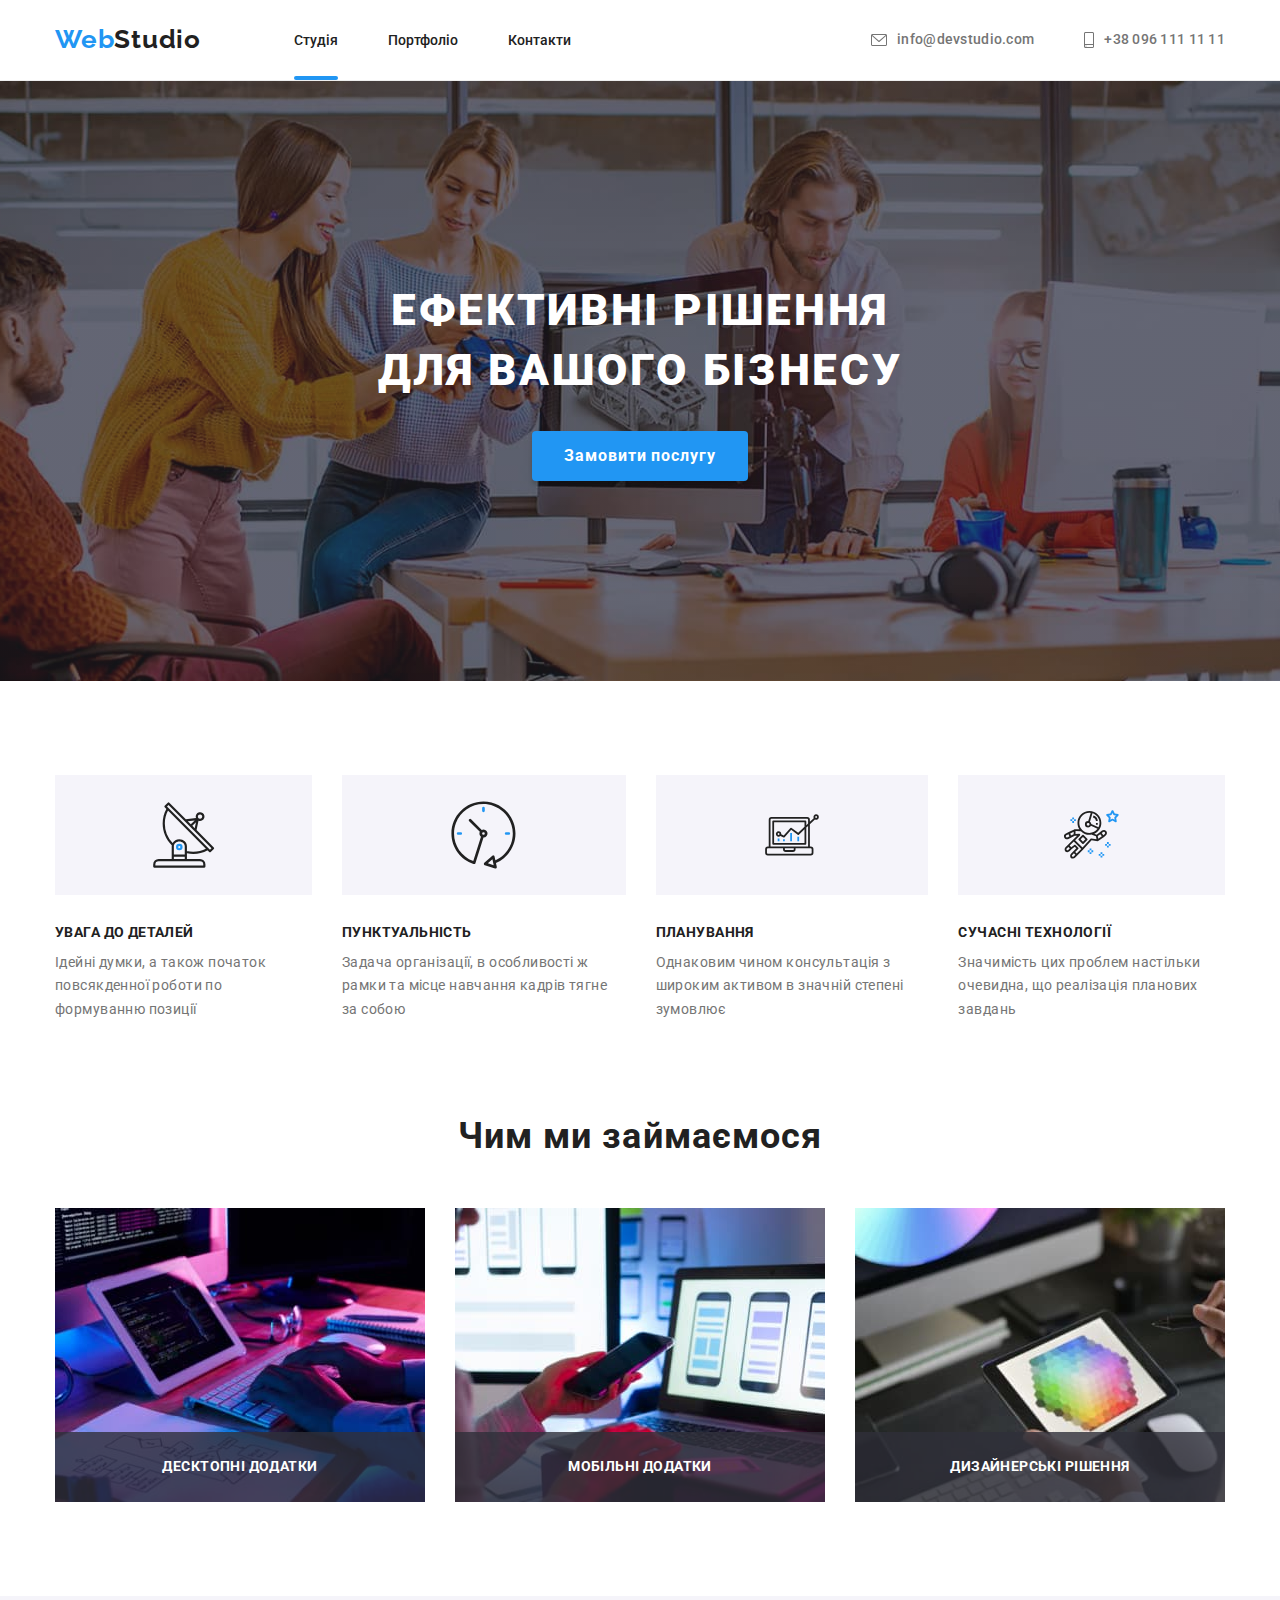
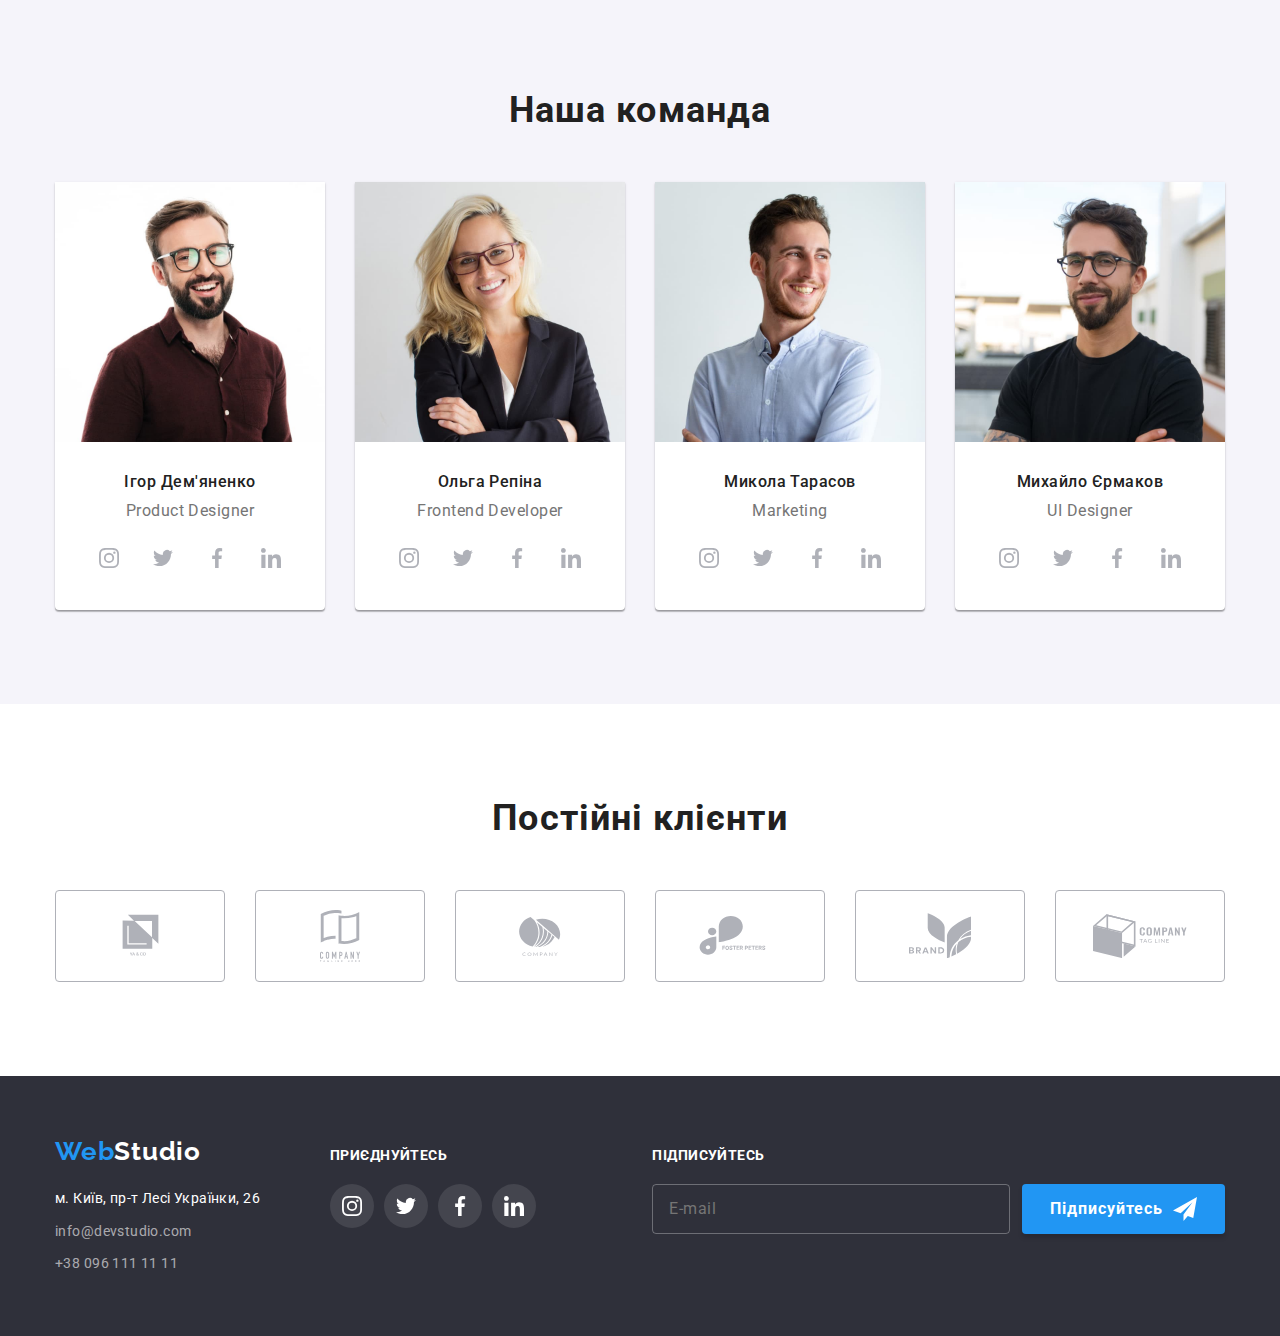
==== index.html @ 692a4d00 "copy files" ====
<!DOCTYPE html>
<html lang="en">
<head>
    <meta charset="UTF-8">
    <meta http-equiv="X-UA-Compatible" content="IE=edge">
    <meta name="viewport" content="width=device-width, initial-scale=1.0">
    <title>WebStudio</title>
    <link rel="preconnect" href="https://fonts.googleapis.com">
    <link rel="preconnect" href="https://fonts.gstatic.com" crossorigin>
    <link href="https://fonts.googleapis.com/css2?family=Raleway:wght@700&family=Roboto:wght@400;500;700;900&display=swap" 
        rel="stylesheet">
    <link rel="stylesheet" href="https://cdnjs.cloudflare.com/ajax/libs/modern-normalize/1.0.0/modern-normalize.min.css">
    <link rel="stylesheet" href="./css/main.min.css">
</head>
<body>
    <!-- Шапка сторінки    -->
    <header class="page-header">
        <div class="container page-header__container">
            <a href="./index.html" class="logo">Web<span class="logo--header">Studio</span></a>
            <nav>
                <ul class="site-nav">
                    <li class="site-nav__item"><a href="./index.html" class="site-nav__link site-nav__item--active">Студія</a></li>
                    <li class="site-nav__item"><a href="./portfolio.html" class="site-nav__link">Портфоліо</a></li>
                    <li class="site-nav__item"><a href="#" class="site-nav__link">Контакти</a></li>
                </ul>
            </nav>
            <ul class="contact-header">
                <li class="contact-header__item">
                    <a href="mailto:info@devstudio.com" class="contact-header__link">
                        <svg class="contact-header__icon" width="16" height="12">
                            <use href="./images/icons.svg#icon-envelope"></use>
                        </svg>
                        info@devstudio.com
                    </a>
                </li>
                <li class="contact-header__item">
                    <a href="tel:+380961111111" class="contact-header__link">
                        <svg class="contact-header__icon" width="10" height="16">
                            <use href="./images/icons.svg#icon-smartphone"></use>
                        </svg>
                        +38 096 111 11 11
                    </a>
                </li>
            </ul>
        </div>
    </header>
    <!-- Основна частина     -->
    <main>
        <!-- Секція з гаслом та кнопкою замовлення послуг    -->
        <section class="hero overlay">
            <div class="container">
                <h1 class="hero__title">ЕФЕКТИВНІ РІШЕННЯ <br> ДЛЯ ВАШОГО БІЗНЕСУ</h1>
                <button type="button" class="hero__button" data-modal-open>Замовити послугу</button>
            </div>
        </section>
        <!-- Секція Переваги    -->
        <section class="section">
            <div class="container">
                <h2 class="visually-hidden">Особливості</h2>
                <ul class="features">
                    <li class="features__item">
                        <div class="features__thumb">
                            <svg class="features__icon" width="65.32" height="70">
                                <use href="./images/icons.svg#icon-antenna"></use>
                            </svg>
                        </div>
                        <h3 class="features__title">Увага до деталей</h3>
                        <p class="features__text">Ідейні думки, а також початок повсякденної роботи по формуванню позиції</p>
                    </li>
                    <li class="features__item">
                        <div class="features__thumb">
                            <svg class="features__icon" width="66.96" height="70">
                                <use href="./images/icons.svg#icon-clock"></use>
                            </svg>
                        </div>
                        <h3 class="features__title">Пунктуальність</h3>
                        <p class="features__text">Задача організації, в особливості ж рамки та місце навчання кадрів тягне за собою</p>
                    </li>
                    <li class="features__item">
                        <div class="features__thumb">
                            <svg class="features__icon" width="70" height="53.69">
                                <use href="./images/icons.svg#icon-diagram"></use>
                            </svg>
                        </div>
                        <h3 class="features__title">Планування</h3>
                        <p class="features__text">Однаковим чином консультація з широким активом в значній степені зумовлює</p>
                    </li>
                    <li class="features__item">
                        <div class="features__thumb">
                            <svg class="features__icon" width="54.83" height="60.66">
                                <use href="./images/icons.svg#icon-astronaut"></use>
                            </svg>
                        </div>
                        <h3 class="features__title">Сучасні технології</h3>
                        <p class="features__text">Значимість цих проблем настільки очевидна, що реалізація планових завдань</p>
                    </li>
                </ul>
            </div>
        </section>
        <!-- Секція Чим ми займаємося    -->
        <section class="activities-section">
            <div class="container">
                <h2 class="second-title">Чим ми займаємося</h2>
                <ul class="activities">
                    <li class="activities__item">
                        <img src="./images/img1.1opt.jpg" alt="Десктопні додатки" width="370">
                        <div class="activities__thumb">
                            <p class="activities__text">Десктопні додатки</p>
                        </div>
                    </li>
                    <li class="activities__item">
                        <img src="./images/img1.2opt.jpg" alt="Мобільні додатки" width="370">
                        <div class="activities__thumb">
                            <p class="activities__text">Мобільні додатки</p>
                        </div>
                    </li>
                    <li class="activities__item">
                        <img src="./images/img1.3opt.jpg" alt="Дизайнерські рішення" width="370">
                        <div class="activities__thumb">
                            <p class="activities__text">Дизайнерські рішення</p>
                        </div>
                    </li>
                </ul>
            </div>
        </section>
        <!-- Секція команда    -->
        <section class="team section">
            <div class="container">
                <h2 class="second-title">Наша команда</h2>
                <ul class="team-list">
                    <li class="worker">
                        <img src="./images/img2.1opt.jpg" alt="Ігор Дем'яненко" width="270">
                        <div class="worker__thumb">
                            <h3 class="worker__name">Ігор Дем'яненко</h3>
                            <p class="worker__position">Product Designer</p>
                            <ul class="worker__social-link-list">
                                <li class="worker__social-link-item">
                                    <a href="#" class="worker__social-link">
                                        <svg class="worker__social-link-icon" width="20" height="20">
                                            <use href="./images/icons.svg#icon-instagram"></use>
                                        </svg>
                                    </a>
                                </li>
                                <li class="worker__social-link-item">
                                    <a href="#" class="worker__social-link">
                                        <svg class="worker__social-link-icon" width="20" height="20">
                                            <use href="./images/icons.svg#icon-twitter"></use>
                                        </svg>
                                    </a>
                                </li>
                                <li class="worker__social-link-item">
                                    <a href="#" class="worker__social-link">
                                        <svg class="worker__social-link-icon" width="20" height="20">
                                            <use href="./images/icons.svg#icon-facebook"></use>
                                        </svg>
                                    </a>
                                </li>
                                <li class="worker__social-link-item">
                                    <a href="#" class="worker__social-link">
                                        <svg class="worker__social-link-icon" width="20" height="20">
                                            <use href="./images/icons.svg#icon-linkedin"></use>
                                        </svg>
                                    </a>
                                </li>
                            </ul>
                        </div>
                    </li>
                    <li class="worker">
                        <img src="./images/img2.2opt.jpg" alt="Ольга Репіна" width="270">
                        <div class="worker__thumb">
                            <h3 class="worker__name">Ольга Репіна</h3>
                            <p class="worker__position">Frontend Developer</p>
                            <ul class="worker__social-link-list">
                                <li class="worker__social-link-item">
                                    <a href="#" class="worker__social-link">
                                        <svg class="worker__social-link-icon" width="20" height="20">
                                            <use href="./images/icons.svg#icon-instagram"></use>
                                        </svg>
                                    </a>
                                </li>
                                <li class="worker__social-link-item">
                                    <a href="#" class="worker__social-link">
                                        <svg class="worker__social-link-icon" width="20" height="20">
                                            <use href="./images/icons.svg#icon-twitter"></use>
                                        </svg>
                                    </a>
                                </li>
                                <li class="worker__social-link-item">
                                    <a href="#" class="worker__social-link">
                                        <svg class="worker__social-link-icon" width="20" height="20">
                                            <use href="./images/icons.svg#icon-facebook"></use>
                                        </svg>
                                    </a>
                                </li>
                                <li class="worker__social-link-item">
                                    <a href="#" class="worker__social-link">
                                        <svg class="worker__social-link-icon" width="20" height="20">
                                            <use href="./images/icons.svg#icon-linkedin"></use>
                                        </svg>
                                    </a>
                                </li>
                            </ul>
                        </div>
                    </li>
                    <li class="worker">
                        <img src="./images/img2.3opt.jpg" alt="Микола Тарасов" width="270">
                        <div class="worker__thumb">
                            <h3 class="worker__name">Микола Тарасов</h3>
                            <p class="worker__position">Marketing</p>
                            <ul class="worker__social-link-list">
                                <li class="worker__social-link-item">
                                    <a href="#" class="worker__social-link">
                                        <svg class="worker__social-link-icon" width="20" height="20">
                                            <use href="./images/icons.svg#icon-instagram"></use>
                                        </svg>
                                    </a>
                                </li>
                                <li class="worker__social-link-item">
                                    <a href="#" class="worker__social-link">
                                        <svg class="worker__social-link-icon" width="20" height="20">
                                            <use href="./images/icons.svg#icon-twitter"></use>
                                        </svg>
                                    </a>
                                </li>
                                <li class="worker__social-link-item">
                                    <a href="#" class="worker__social-link">
                                        <svg class="worker__social-link-icon" width="20" height="20">
                                            <use href="./images/icons.svg#icon-facebook"></use>
                                        </svg>
                                    </a>
                                </li>
                                <li class="worker__social-link-item">
                                    <a href="#" class="worker__social-link">
                                        <svg class="worker__social-link-icon" width="20" height="20">
                                            <use href="./images/icons.svg#icon-linkedin"></use>
                                        </svg>
                                    </a>
                                </li>
                            </ul>
                        </div>
                    </li>
                    <li class="worker">
                        <img src="./images/img2.4opt.jpg" alt="Михайло Єрмаков" width="270">
                        <div class="worker__thumb">
                            <h3 class="worker__name">Михайло Єрмаков</h3>
                            <p class="worker__position">UI Designer</p>
                            <ul class="worker__social-link-list">
                                <li class="worker__social-link-item">
                                    <a href="#" class="worker__social-link">
                                        <svg class="worker__social-link-icon" width="20" height="20">
                                            <use href="./images/icons.svg#icon-instagram"></use>
                                        </svg>
                                    </a>
                                </li>
                                <li class="worker__social-link-item">
                                    <a href="#" class="worker__social-link">
                                        <svg class="worker__social-link-icon" width="20" height="20">
                                            <use href="./images/icons.svg#icon-twitter"></use>
                                        </svg>
                                    </a>
                                </li>
                                <li class="worker__social-link-item">
                                    <a href="#" class="worker__social-link">
                                        <svg class="worker__social-link-icon" width="20" height="20">
                                            <use href="./images/icons.svg#icon-facebook"></use>
                                        </svg>
                                    </a>
                                </li>
                                <li class="worker__social-link-item">
                                    <a href="#" class="worker__social-link">
                                        <svg class="worker__social-link-icon" width="20" height="20">
                                            <use href="./images/icons.svg#icon-linkedin"></use>
                                        </svg>
                                    </a>
                                </li>
                            </ul>
                        </div>
                    </li>
                </ul>
            </div>
        </section>
        <!-- Секція Постійні клієнти    -->
        <section class="section">
            <div class="container">
                <h2 class="second-title">Постійні клієнти</h2>
                <ul class="clients">
                    <li class="clients__item">
                        <a href="#" class="clients__link">
                            <svg class="clients__icon" width="41" height="46.7">
                                <use href="./images/icons.svg#icon-client1"></use>
                            </svg>
                        </a>
                    </li>
                    <li class="clients__item">
                        <a href="#" class="clients__link">
                            <svg class="clients__icon" width="40" height="52">
                                <use href="./images/icons.svg#icon-client2"></use>
                            </svg>
                        </a>
                    </li>
                    <li class="clients__item">
                        <a href="#" class="clients__link">
                            <svg class="clients__icon" width="43.46" height="41.18">
                                <use href="./images/icons.svg#icon-client3"></use>
                            </svg>
                        </a>
                    </li>
                    <li class="clients__item">
                        <a href="#" class="clients__link">
                            <svg class="clients__icon" width="84.44" height="40.62">
                                <use href="./images/icons.svg#icon-client4"></use>
                            </svg>
                        </a>
                    </li>
                    <li class="clients__item">
                        <a href="#" class="clients__link">
                            <svg class="clients__icon" width="62.54" height="45.43">
                                <use href="./images/icons.svg#icon-client5"></use>
                            </svg>
                        </a>
                    </li>
                    <li class="clients__item">
                        <a href="#" class="clients__link">
                            <svg class="clients__icon" width="93.79" height="43.93">
                                <use href="./images/icons.svg#icon-client6"></use>
                            </svg>
                        </a>
                    </li>
                </ul>
            </div>
        </section>
    </main>
    <!-- Підвал сторінки    -->
    <footer class="footer">
        <div class="container footer__container">
            <div>
                <a href="./index.html" class="logo">Web<span class="logo--footer">Studio</span></a>
                <address class="address">
                    <ul>
                        <li class="address__item"><a href="https://goo.gl/maps/hZoYiyH5EYy9L1387" class="address__place">м. Київ, пр-т Лесі Українки, 26</a></li>
                        <li class="address__item"><a href="mailto:info@devstudio.com" class="address__contact">info@devstudio.com</a></li>
                        <li class="address__item"><a href="tel:+380961111111" class="address__contact">+38 096 111 11 11</a></li>
                    </ul>
                </address>
            </div>
            <div class="join">
                <p class="join__title">Приєднуйтесь</p>
                <ul class="join__list">
                    <li class="join__item">
                        <a href="#" class="join__social-link">
                            <svg class="join__icon" width="20" height="20">
                                <use href="./images/icons.svg#icon-instagram"></use>
                            </svg>
                        </a>
                    </li>
                    <li class="join__item">
                        <a href="#" class="join__social-link">
                            <svg class="join__icon" width="20" height="20">
                                <use href="./images/icons.svg#icon-twitter"></use>
                            </svg>
                        </a>
                    </li>
                    <li class="join__item">
                        <a href="#" class="join__social-link">
                            <svg class="join__icon" width="20" height="20">
                                <use href="./images/icons.svg#icon-facebook"></use>
                            </svg>
                        </a>
                    </li>
                    <li class="join__item">
                        <a href="#" class="join__social-link">
                            <svg class="join__icon" width="20" height="20">
                                <use href="./images/icons.svg#icon-linkedin"></use>
                            </svg>
                        </a>
                    </li>
                </ul>
            </div>
            <div class="subscription">
                <p class="subscription__title">Підписуйтесь</p>
                <form class="subscription__form">
                    <label class="subscription__label">
                        <input class="subcription__input" type="email" name="email" placeholder="E-mail">
                    </label>
                    <button class="subscription__button">
                        <span class="subscription__button-title">Підписуйтесь</span>
                        <svg width="24" height="24">
                            <use href="./images/icons.svg#icon-send"></use>
                        </svg>
                    </button>
                </form>
            </div>
        </div>
    </footer>
    <!-- Бекдроп для модального вікна-->
    <div class="backdrop is-hidden" data-modal>
        <div class="modal">
            <button class="modal__button-close" data-modal-close>
                <svg class="modal__icon-close" width="18" height="18">
                    <use href="./images/icons.svg#icon-modal-close-button"></use>
                </svg>
            </button>
            <p class="modal__title">Залиште свої дані, ми Вам передзвонимо</p>
            <form class="modal__form">
                <label class="modal__label">
                    <span class="modal__label-title">Ім'я</span> 
                    <div class="modal__label-field">
                        <input type="text" class="modal__input" placeholder=" " name="username" required>
                        <svg class="modal__label-icon" width="18" height="18">
                            <use href="./images/icons.svg#icon-modal-person"></use>
                        </svg>
                    </div>
                </label>
                <label class="modal__label">
                    <span class="modal__label-title">Телефон</span>
                    <div class="modal__label-field">
                        <input type="tel" class="modal__input" placeholder=" " name="phone" required>
                        <svg class="modal__label-icon" width="18" height="18">
                            <use href="./images/icons.svg#icon-modal-phone"></use>
                        </svg>
                    </div>
                </label>
                <label class="modal__label">
                    <span class="modal__label-title">Електронна пошта</span>
                    <div class="modal__label-field">
                        <input type="email" class="modal__input" placeholder=" " name="mail" required>
                        <svg class="modal__label-icon" width="18" height="18">
                            <use href="./images/icons.svg#icon-modal-email"></use>
                        </svg>
                    </div>
                </label>
                <label class="modal__label">
                    <span class="modal__label-title">Коментар</span>
                    <div class="modal__textarea-field">
                        <textarea class="modal__input comment" placeholder=" " name="comment" id="" rows="4"></textarea>
                        <span class="modal__input-placeholder">Введіть текст</span>
                    </div>
                    
                </label>
                <!-- Мітка погодження з правилами договору -->
                <label class="modal__rules-label">
                    <input type="checkbox" name="rules" class="modal__rules-checkbox visually-hidden" required>
                    <svg class="modal__rules-icon" width="16" height="15"> 
                        <use href="./images/icons.svg#icon-modal-tick"></use>
                    </svg>
                    <span class="modal__rules-text">Погоджуюсь з розсилкою і приймаю</span>
                    <a class="modal__rules-link" href="#">Умови договору</a>
                </label>
                <button type="submit" class="modal__button">Відправити</button>
            </form>
        </div>
    </div>
    <!-- Скрипт для модального вікна -->
    <script src="./js/modal.js"></script>
</body>
</html>
---- css/main.min.css ----
body{font-family:"Roboto",sans-serif;color:#212121}h1,h2,h3,p{margin:0}ul{margin:0;padding:0;list-style:none}img{display:block;max-width:100%;height:auto}.container{width:1200px;margin:0 auto;padding:0 15px}.section{padding:94px 0}.visually-hidden{position:absolute;width:1px;height:1px;margin:-1px;border:0;padding:0;white-space:nowrap;-webkit-clip-path:inset(100%);clip-path:inset(100%);clip:rect(0 0 0 0);overflow:hidden}.second-title{color:#212121;font-weight:700;font-size:36px;line-height:1.16;letter-spacing:.03em;text-align:center;margin:0;padding:0}.address{margin-top:20px}.address__item:nth-child(n+2){margin-top:9px}.address__place{color:#fff;text-decoration:none;font-style:normal;font-size:14px;line-height:1.71;letter-spacing:.03em}.address__contact{color:rgba(255,255,255,.6);text-decoration:none;font-style:normal;font-size:14px;line-height:1.71;letter-spacing:.03em}.footer{background-color:#2f303a;padding:60px 0}.footer__container{display:-webkit-box;display:-ms-flexbox;display:flex}.join{margin-left:70px;margin-top:12px}.join__title{font-family:"Roboto",sans-serif;font-style:normal;font-weight:700;font-size:14px;line-height:1.14;letter-spacing:.03em;text-transform:uppercase;color:#fff;margin-bottom:20px}.join__list{display:-webkit-box;display:-ms-flexbox;display:flex}.join__item{width:44px;height:44px;margin-right:10px}.join__item:nth-child(4){margin-right:0px}.join__social-link{color:#fff;width:100%;height:100%;display:-webkit-box;display:-ms-flexbox;display:flex;-webkit-box-align:center;-ms-flex-align:center;align-items:center;-webkit-box-pack:center;-ms-flex-pack:center;justify-content:center;border-radius:50%;background:rgba(255,255,255,.1);-webkit-transition:background-color 250ms cubic-bezier(0.4, 0, 0.2, 1);transition:background-color 250ms cubic-bezier(0.4, 0, 0.2, 1)}.join__social-link:hover,.join__social-link:focus{background-color:#2196f3}.join__icon{fill:#fff}.logo{font-family:"Raleway",sans-serif;color:#2196f3;text-decoration:none;font-weight:700;font-size:26px;line-height:1.19;letter-spacing:.03em;padding:24px 0 25px 0}.logo--header{color:#212121}.logo--footer{color:#fff}.page-header{border-bottom:1px solid #eee}.page-header__container{display:-webkit-box;display:-ms-flexbox;display:flex;-webkit-box-align:center;-ms-flex-align:center;align-items:center}.contact-header__link{color:#757575;text-decoration:none;font-weight:500;font-size:14px;line-height:1.14;letter-spacing:.02em;display:-webkit-box;display:-ms-flexbox;display:flex;-webkit-transition:color 250ms cubic-bezier(0.4, 0, 0.2, 1);transition:color 250ms cubic-bezier(0.4, 0, 0.2, 1)}.contact-header__link:hover,.contact-header__link:focus{color:#2196f3}.contact-header{margin:0 0 0 auto;display:-webkit-box;display:-ms-flexbox;display:flex;padding:0}.contact-header__icon{-ms-flex-item-align:center;align-self:center;margin-right:10px;fill:currentColor}.contact-header__item:not(:first-child){margin-left:50px}.site-nav{display:-webkit-box;display:-ms-flexbox;display:flex;margin:0 0 0 93px;padding:0}.site-nav__item:not(:first-child){margin-left:50px}.site-nav__link{position:relative;color:#212121;text-decoration:none;font-weight:500;font-size:14px;line-height:1.14;text-decoration:none;padding:32px 0px;-webkit-transition:color 250ms cubic-bezier(0.4, 0, 0.2, 1);transition:color 250ms cubic-bezier(0.4, 0, 0.2, 1)}.site-nav__link:hover,.site-nav__link:focus{color:#2196f3}.site-nav__item--active::after{position:absolute;bottom:0;display:block;content:"";width:100%;height:4px;background-color:#2196f3;border-radius:2px}.subscription{margin-top:12px;margin-left:auto}.subscription__form{display:-webkit-box;display:-ms-flexbox;display:flex}.subscription__label{display:-webkit-box;display:-ms-flexbox;display:flex;margin-right:12px;height:50px}.subcription__input{width:358px;border:1px solid rgba(255,255,255,.3);border-radius:4px;outline:none;background-color:rgba(0,0,0,0);font-family:"Roboto",sans-serif;font-weight:400;font-size:16px;line-height:1.25;letter-spacing:.03em;color:rgba(255,255,255,.6);padding:15px 16px}.subscription__button{display:-webkit-box;display:-ms-flexbox;display:flex;-webkit-box-align:center;-ms-flex-align:center;align-items:center;height:50px;background-color:#2196f3;padding:10px 28px;-webkit-box-shadow:0px 4px 4px rgba(0,0,0,.15);box-shadow:0px 4px 4px rgba(0,0,0,.15);border-radius:4px;border:none;cursor:pointer}.subscription__button-title{font-family:"Roboto",sans-serif;font-weight:700;font-size:16px;line-height:1.88;letter-spacing:.06em;color:#fff;margin-right:10px}.subscription__title{font-family:"Roboto",sans-serif;font-style:normal;font-weight:700;font-size:14px;line-height:1.14;letter-spacing:.03em;text-transform:uppercase;color:#fff;margin-bottom:20px}.activities-section{padding:0 0 94px 0}.activities{display:-webkit-box;display:-ms-flexbox;display:flex;margin:50px 0 0 0}.activities__item{position:relative}.activities__item:not(:first-child){margin-left:30px}.activities__thumb{display:-webkit-box;display:-ms-flexbox;display:flex;-webkit-box-pack:center;-ms-flex-pack:center;justify-content:center;-webkit-box-align:center;-ms-flex-align:center;align-items:center;position:absolute;bottom:0;left:0;width:100%;height:70px;background:rgba(47,48,58,.8)}.activities__text{text-transform:uppercase;font-family:"Roboto",sans-serif;font-weight:700;font-size:14px;line-height:1.14;text-align:center;letter-spacing:.03em;color:#fff}.clients{margin-top:50px;display:-webkit-box;display:-ms-flexbox;display:flex;-webkit-box-pack:center;-ms-flex-pack:center;justify-content:center}.clients__item{width:170px;height:92px;margin-right:30px}.clients__item:nth-child(6){margin-right:0px}.clients__link{color:#afb1b8;width:100%;height:100%;display:-webkit-box;display:-ms-flexbox;display:flex;-webkit-box-align:center;-ms-flex-align:center;align-items:center;-webkit-box-pack:center;-ms-flex-pack:center;justify-content:center;border:1px solid #afb1b8;border-radius:4px;-webkit-transition:color 250ms cubic-bezier(0.4, 0, 0.2, 1),border-color 250ms cubic-bezier(0.4, 0, 0.2, 1);transition:color 250ms cubic-bezier(0.4, 0, 0.2, 1),border-color 250ms cubic-bezier(0.4, 0, 0.2, 1)}.clients__link:hover,.clients__link:focus{border-color:#2196f3;color:#2196f3}.clients__icon{fill:currentColor}.features{display:-webkit-box;display:-ms-flexbox;display:flex;padding:0;margin:0}.features__thumb{background-color:#f5f4fa;padding:25px auto;height:120px;display:-webkit-box;display:-ms-flexbox;display:flex;-webkit-box-align:center;-ms-flex-align:center;align-items:center;-webkit-box-pack:center;-ms-flex-pack:center;justify-content:center;margin-bottom:30px}.features__icon{fill:#212121}.features__title{color:#212121;font-weight:700;font-size:14px;line-height:1.14;letter-spacing:.03em;text-transform:uppercase}.features__text{color:#757575;font-size:14px;line-height:1.71;letter-spacing:.03em;margin-top:10px}.features__item:not(:first-child){margin-left:30px}.hero{padding:200px 0}.overlay{max-width:1600px;max-height:600px;margin:0 auto;background-image:-webkit-gradient(linear, left top, right top, from(rgba(47, 48, 58, 0.4)), to(rgba(47, 48, 58, 0.4))),url("../images/overlay.jpg");background-image:linear-gradient(to right, rgba(47, 48, 58, 0.4), rgba(47, 48, 58, 0.4)),url("../images/overlay.jpg");background-repeat:no-repeat;background-position:center;background-size:cover}.hero__title{color:#fff;text-align:center;font-weight:900;font-size:44px;line-height:1.36;letter-spacing:.06em;margin:0}.hero__button{display:block;cursor:pointer;background:#2196f3;color:#fff;padding:10px 32px;font-weight:700;font-size:16px;line-height:1.875;letter-spacing:.06em;border:0;border-radius:4px;-webkit-box-shadow:0px 4px 4px rgba(0,0,0,.15);box-shadow:0px 4px 4px rgba(0,0,0,.15);margin:30px auto 0 auto}.backdrop{position:fixed;top:0;left:0;width:100%;height:100%;background-color:rgba(0,0,0,.2);opacity:1;-webkit-transition:opacity 1000ms cubic-bezier(0.4, 0, 0.2, 1);transition:opacity 1000ms cubic-bezier(0.4, 0, 0.2, 1)}.is-hidden{opacity:0;pointer-events:none}.is-hidden .modal{-webkit-transform:translate(-50%, -50%) scale(0.5);transform:translate(-50%, -50%) scale(0.5)}.modal{min-height:581px;min-width:528px;background-color:#fff;position:absolute;top:50%;left:50%;-webkit-transform:translate(-50%, -50%) scale(1);transform:translate(-50%, -50%) scale(1);-webkit-transition:-webkit-transform 1000ms cubic-bezier(0.4, 0, 0.2, 1);transition:-webkit-transform 1000ms cubic-bezier(0.4, 0, 0.2, 1);transition:transform 1000ms cubic-bezier(0.4, 0, 0.2, 1);transition:transform 1000ms cubic-bezier(0.4, 0, 0.2, 1), -webkit-transform 1000ms cubic-bezier(0.4, 0, 0.2, 1);padding:40px}.modal__button-close{display:-webkit-box;display:-ms-flexbox;display:flex;-webkit-box-pack:center;-ms-flex-pack:center;justify-content:center;-webkit-box-align:center;-ms-flex-align:center;align-items:center;position:absolute;top:8px;right:8px;width:30px;height:30px;padding:0px;margin:0px;border:1px solid rgba(0,0,0,.1);border-radius:50%;background-color:#fff;cursor:pointer;color:#212121}.modal__icon-close{fill:currentColor;-webkit-transition:fill 250ms cubic-bezier(0.4, 0, 0.2, 1);transition:fill 250ms cubic-bezier(0.4, 0, 0.2, 1)}.modal__icon-close:hover,.modal__icon-close:focus{fill:#2196f3}.modal__title{font-family:"Roboto",sans-serif;font-weight:700;font-size:20px;line-height:1.15;text-align:center;letter-spacing:.03em;color:#212121;margin-bottom:12px}.modal__label{display:-webkit-box;display:-ms-flexbox;display:flex;-webkit-box-orient:vertical;-webkit-box-direction:normal;-ms-flex-direction:column;flex-direction:column}.modal__label-title{font-family:"Roboto",sans-serif;font-weight:400;font-size:12px;line-height:1.16;letter-spacing:.01em;margin-bottom:4px;color:#757575}.modal__input{width:100%;border:1px solid rgba(33,33,33,.2);border-radius:4px;height:40px;padding:12px 42px;outline:none;-webkit-transition:border 250ms cubic-bezier(0.4, 0, 0.2, 1);transition:border 250ms cubic-bezier(0.4, 0, 0.2, 1)}.modal__label:hover .modal__input{border-color:#2196f3;cursor:pointer}.modal__label:focus .modal__input{border-color:#2196f3;cursor:pointer}.modal__input:focus-within{border-color:#2196f3}.comment{height:120px;padding:12px 16px}.modal__input-placeholder{display:block;position:absolute;top:13px;left:16px;font-family:"Roboto",sans-serif;font-weight:400;font-size:12px;line-height:1.16;letter-spacing:.01em;color:rgba(117,117,117,.5)}.comment:not(:-moz-placeholder-shown)~.modal__input-placeholder{display:none}.comment:not(:-ms-input-placeholder)~.modal__input-placeholder{display:none}.comment:not(:placeholder-shown)~.modal__input-placeholder{display:none}.modal__label-field{position:relative;margin-bottom:10px}.modal__label-icon{position:absolute;left:15px;top:50%;-webkit-transform:translateY(-50%);transform:translateY(-50%);-webkit-transition:fill 250ms cubic-bezier(0.4, 0, 0.2, 1);transition:fill 250ms cubic-bezier(0.4, 0, 0.2, 1)}.modal__label:hover .modal__label-icon{fill:#2196f3;cursor:pointer}.modal__input:focus-within+.modal__label-icon{fill:#2196f3}textarea{resize:none;font-family:"Roboto",sans-serif;font-weight:400;font-size:12px;line-height:1.16;letter-spacing:.01em}.modal__textarea-field{position:relative}.modal__rules-label{display:-webkit-box;display:-ms-flexbox;display:flex;-webkit-box-align:center;-ms-flex-align:center;align-items:center;-webkit-box-pack:center;-ms-flex-pack:center;justify-content:center;margin-top:20px;margin-left:auto;margin-right:auto}.modal__rules-checkbox{height:15px;width:16px}.modal__rules-icon{margin-right:7px;border-radius:2px;border:2px solid #212121}.modal__rules-checkbox:checked+.modal__rules-icon{background-color:#2196f3;border-color:#2196f3}.modal__rules-text{font-family:"Roboto",sans-serif;font-weight:400;font-size:14px;line-height:1.71;letter-spacing:.03em;color:#757575;margin-right:5px}.modal__rules-link{font-family:"Roboto",sans-serif;font-weight:400;font-size:14px;line-height:1.71;letter-spacing:.03em;color:#2196f3}.modal__button{display:block;padding:10px 56px;border:none;background:#188ce8;-webkit-box-shadow:0px 4px 4px rgba(0,0,0,.15);box-shadow:0px 4px 4px rgba(0,0,0,.15);border-radius:4px;margin-top:30px;margin-left:auto;margin-right:auto;font-family:"Roboto",sans-serif;font-weight:700;font-size:16px;line-height:1.88;letter-spacing:.06em;color:#fff;cursor:pointer}.team{background-color:#f5f4fa}.team-list{display:-webkit-box;display:-ms-flexbox;display:flex;margin:50px 0 0 0}.worker{background-color:#fff;border-radius:0px 0px 4px 4px;-webkit-box-shadow:0px 1px 3px rgba(0,0,0,.12),0px 1px 1px rgba(0,0,0,.14),0px 2px 1px rgba(0,0,0,.2);box-shadow:0px 1px 3px rgba(0,0,0,.12),0px 1px 1px rgba(0,0,0,.14),0px 2px 1px rgba(0,0,0,.2)}.worker:not(:first-child){margin-left:30px}.worker__thumb{padding:30px 0}.worker__name{color:#212121;font-weight:500;font-size:16px;line-height:1.1875;letter-spacing:.03em;text-align:center;margin-bottom:10px}.worker__position{color:#757575;font-size:16px;line-height:1.19;letter-spacing:.03em;text-align:center;margin-bottom:16px}.worker__social-link-list{display:-webkit-box;display:-ms-flexbox;display:flex;-webkit-box-pack:center;-ms-flex-pack:center;justify-content:center}.worker__social-link-item{width:44px;height:44px;margin-right:10px}.worker__social-link-item:nth-child(4){margin-right:0px}.worker__social-link{color:#afb1b8;width:100%;height:100%;display:-webkit-box;display:-ms-flexbox;display:flex;-webkit-box-align:center;-ms-flex-align:center;align-items:center;-webkit-box-pack:center;-ms-flex-pack:center;justify-content:center;border-radius:50%;-webkit-transition:color 250ms cubic-bezier(0.4, 0, 0.2, 1),background-color 250ms cubic-bezier(0.4, 0, 0.2, 1);transition:color 250ms cubic-bezier(0.4, 0, 0.2, 1),background-color 250ms cubic-bezier(0.4, 0, 0.2, 1)}.worker__social-link:hover,.worker__social-link:focus{background-color:#2196f3;color:#fff}.worker__social-link-icon{fill:currentColor}.filtrs{display:-webkit-box;display:-ms-flexbox;display:flex;-webkit-box-pack:center;-ms-flex-pack:center;justify-content:center;padding:0;margin:0}.filtrs__item:not(:first-child){margin-left:8px}.filtrs__button{cursor:pointer;background-color:#f5f4fa;color:#212121;font-weight:500;font-size:16px;line-height:1.61;letter-spacing:.03em;border-radius:4px;border-color:#fff;border-style:hidden;padding:6px 22px 6px 22px;-webkit-transition:color 250ms cubic-bezier(0.4, 0, 0.2, 1),background-color 250ms cubic-bezier(0.4, 0, 0.2, 1),-webkit-box-shadow 250ms cubic-bezier(0.4, 0, 0.2, 1);transition:color 250ms cubic-bezier(0.4, 0, 0.2, 1),background-color 250ms cubic-bezier(0.4, 0, 0.2, 1),-webkit-box-shadow 250ms cubic-bezier(0.4, 0, 0.2, 1);transition:color 250ms cubic-bezier(0.4, 0, 0.2, 1),background-color 250ms cubic-bezier(0.4, 0, 0.2, 1),box-shadow 250ms cubic-bezier(0.4, 0, 0.2, 1);transition:color 250ms cubic-bezier(0.4, 0, 0.2, 1),background-color 250ms cubic-bezier(0.4, 0, 0.2, 1),box-shadow 250ms cubic-bezier(0.4, 0, 0.2, 1),-webkit-box-shadow 250ms cubic-bezier(0.4, 0, 0.2, 1)}.filtrs__button:hover,.filtrs__button:focus{background-color:#2196f3;color:#fff;-webkit-box-shadow:0px 1px 1px rgba(0,0,0,.12),0px 4px 4px rgba(0,0,0,.06),1px 4px 6px rgba(0,0,0,.16);box-shadow:0px 1px 1px rgba(0,0,0,.12),0px 4px 4px rgba(0,0,0,.06),1px 4px 6px rgba(0,0,0,.16)}.project-list{display:-webkit-box;display:-ms-flexbox;display:flex;-ms-flex-wrap:wrap;flex-wrap:wrap;-webkit-box-pack:center;-ms-flex-pack:center;justify-content:center;padding:0;margin-top:50px}.project{margin-left:30px;max-width:370px;-webkit-transition:-webkit-box-shadow 250ms cubic-bezier(0.4, 0, 0.2, 1);transition:-webkit-box-shadow 250ms cubic-bezier(0.4, 0, 0.2, 1);transition:box-shadow 250ms cubic-bezier(0.4, 0, 0.2, 1);transition:box-shadow 250ms cubic-bezier(0.4, 0, 0.2, 1), -webkit-box-shadow 250ms cubic-bezier(0.4, 0, 0.2, 1)}.project:hover{-webkit-box-shadow:0px 1px 1px rgba(0,0,0,.12),0px 4px 4px rgba(0,0,0,.06),1px 4px 6px rgba(0,0,0,.16);box-shadow:0px 1px 1px rgba(0,0,0,.12),0px 4px 4px rgba(0,0,0,.06),1px 4px 6px rgba(0,0,0,.16)}.project:nth-child(3n+1){margin:0}.project:nth-child(n+4){margin-top:30px}.project__thumb{padding:20px 24px;border-left:1px solid #eee;border-bottom:1px solid #eee;border-right:1px solid #eee}.project__name{color:#212121;font-weight:700;font-size:18px;line-height:2;letter-spacing:.06em;margin-bottom:4px}.project__type{color:#757575;font-size:16px;line-height:1.88;letter-spacing:.03em}.project__image{position:relative;overflow:hidden}.project__image::before{display:inline-block;content:"";position:absolute;width:100%;height:100%;top:0;left:0;background-color:rgba(33,150,243,.9);-webkit-transform:translateY(100%);transform:translateY(100%);-webkit-transition:-webkit-transform 250ms cubic-bezier(0.4, 0, 0.2, 1);transition:-webkit-transform 250ms cubic-bezier(0.4, 0, 0.2, 1);transition:transform 250ms cubic-bezier(0.4, 0, 0.2, 1);transition:transform 250ms cubic-bezier(0.4, 0, 0.2, 1), -webkit-transform 250ms cubic-bezier(0.4, 0, 0.2, 1)}.project:hover .project__image::before{-webkit-transform:translateY(0);transform:translateY(0)}.project__hover-thumb{position:absolute;width:100%;height:100%;padding:63px 24px;top:0;left:0;opacity:0}.project:hover .project__hover-thumb{opacity:1}.project__hover-text{font-family:"Roboto",sans-serif;font-weight:400;font-size:18px;line-height:1.56;letter-spacing:.03em;color:#fff}/*# sourceMappingURL=main.min.css.map */
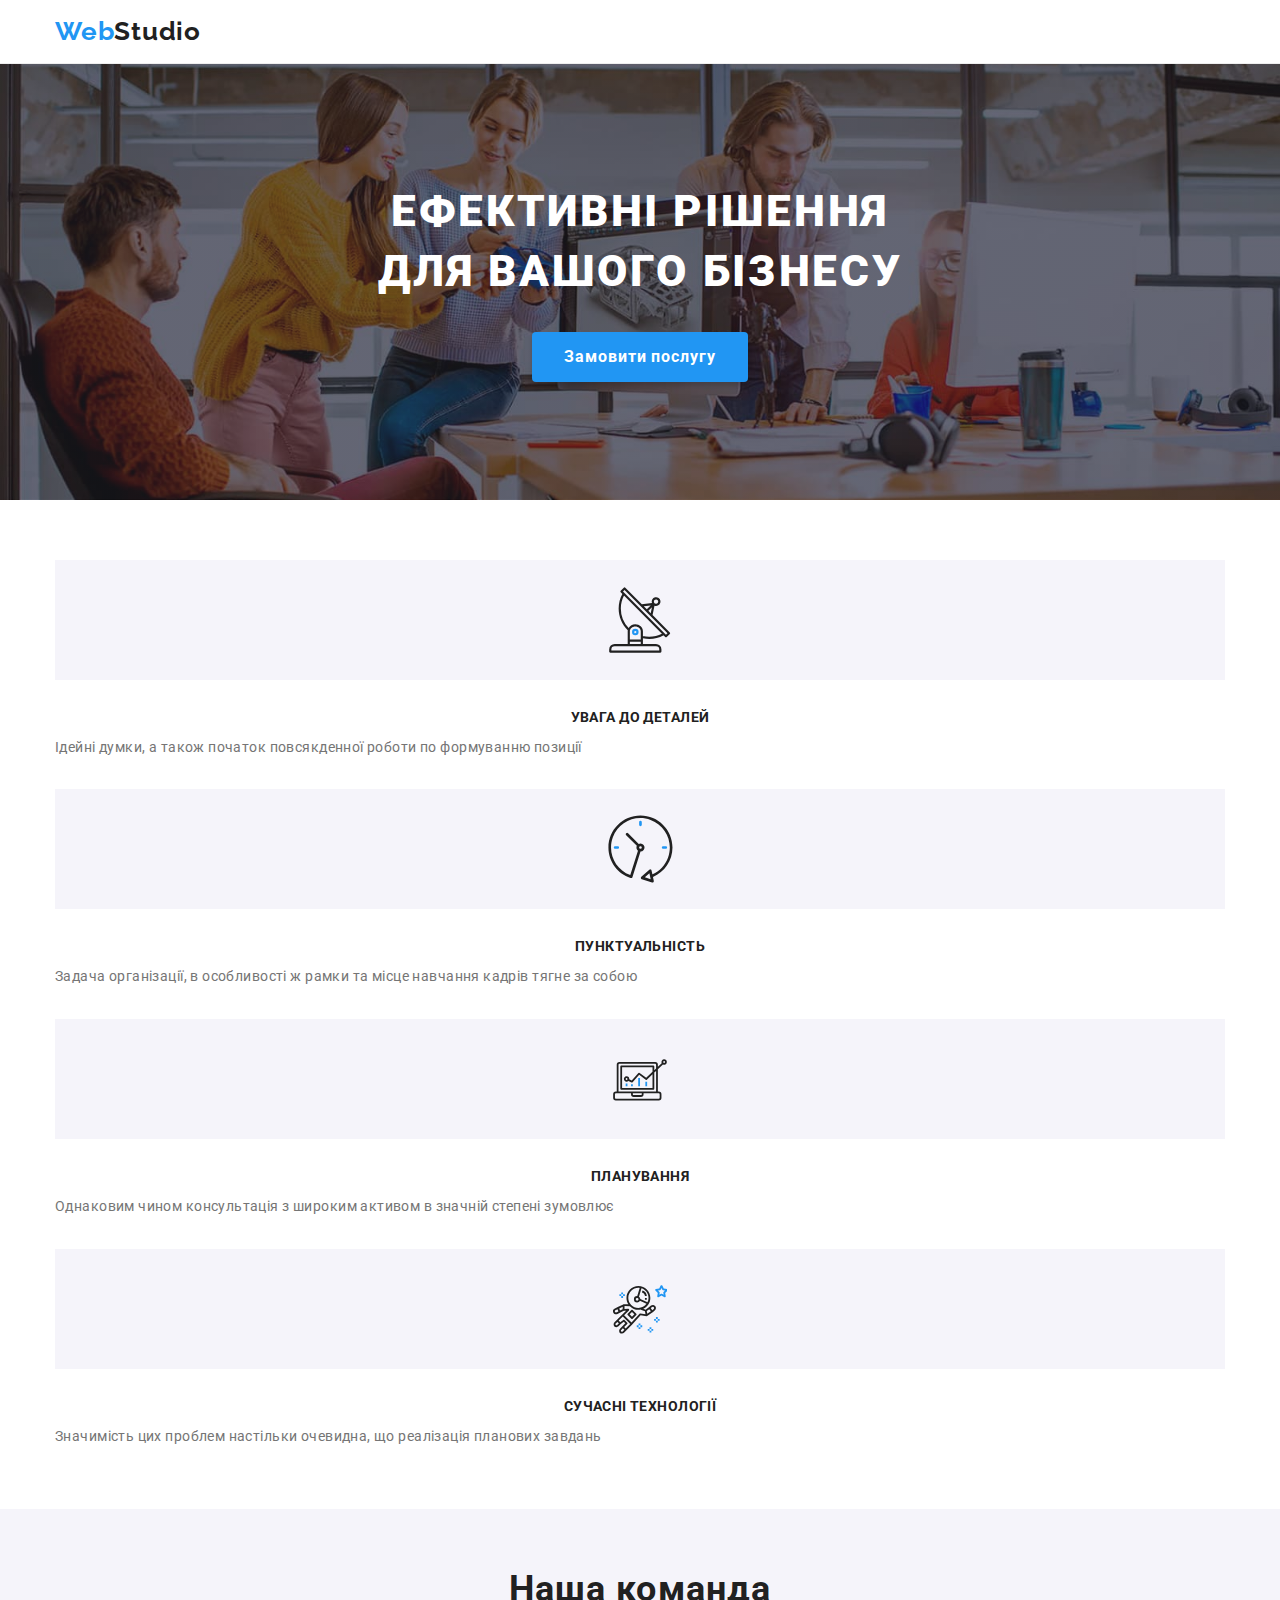
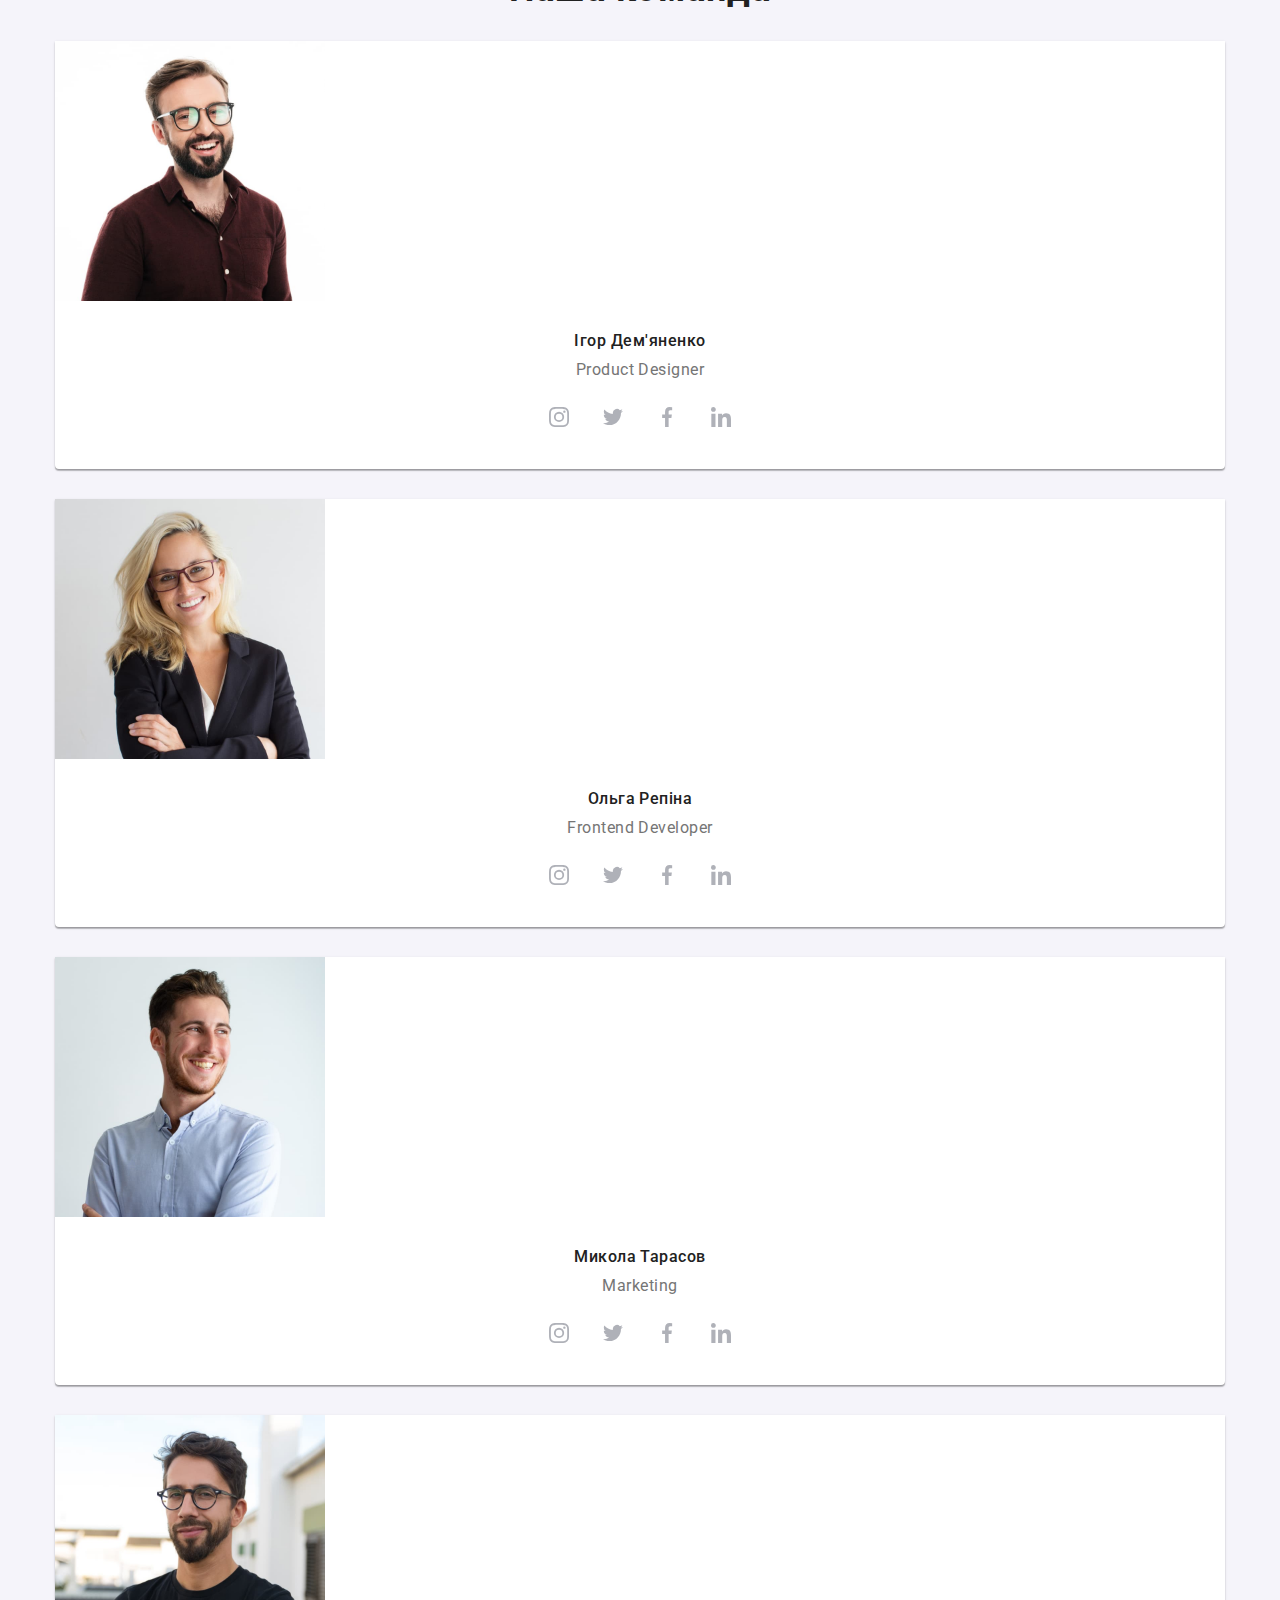
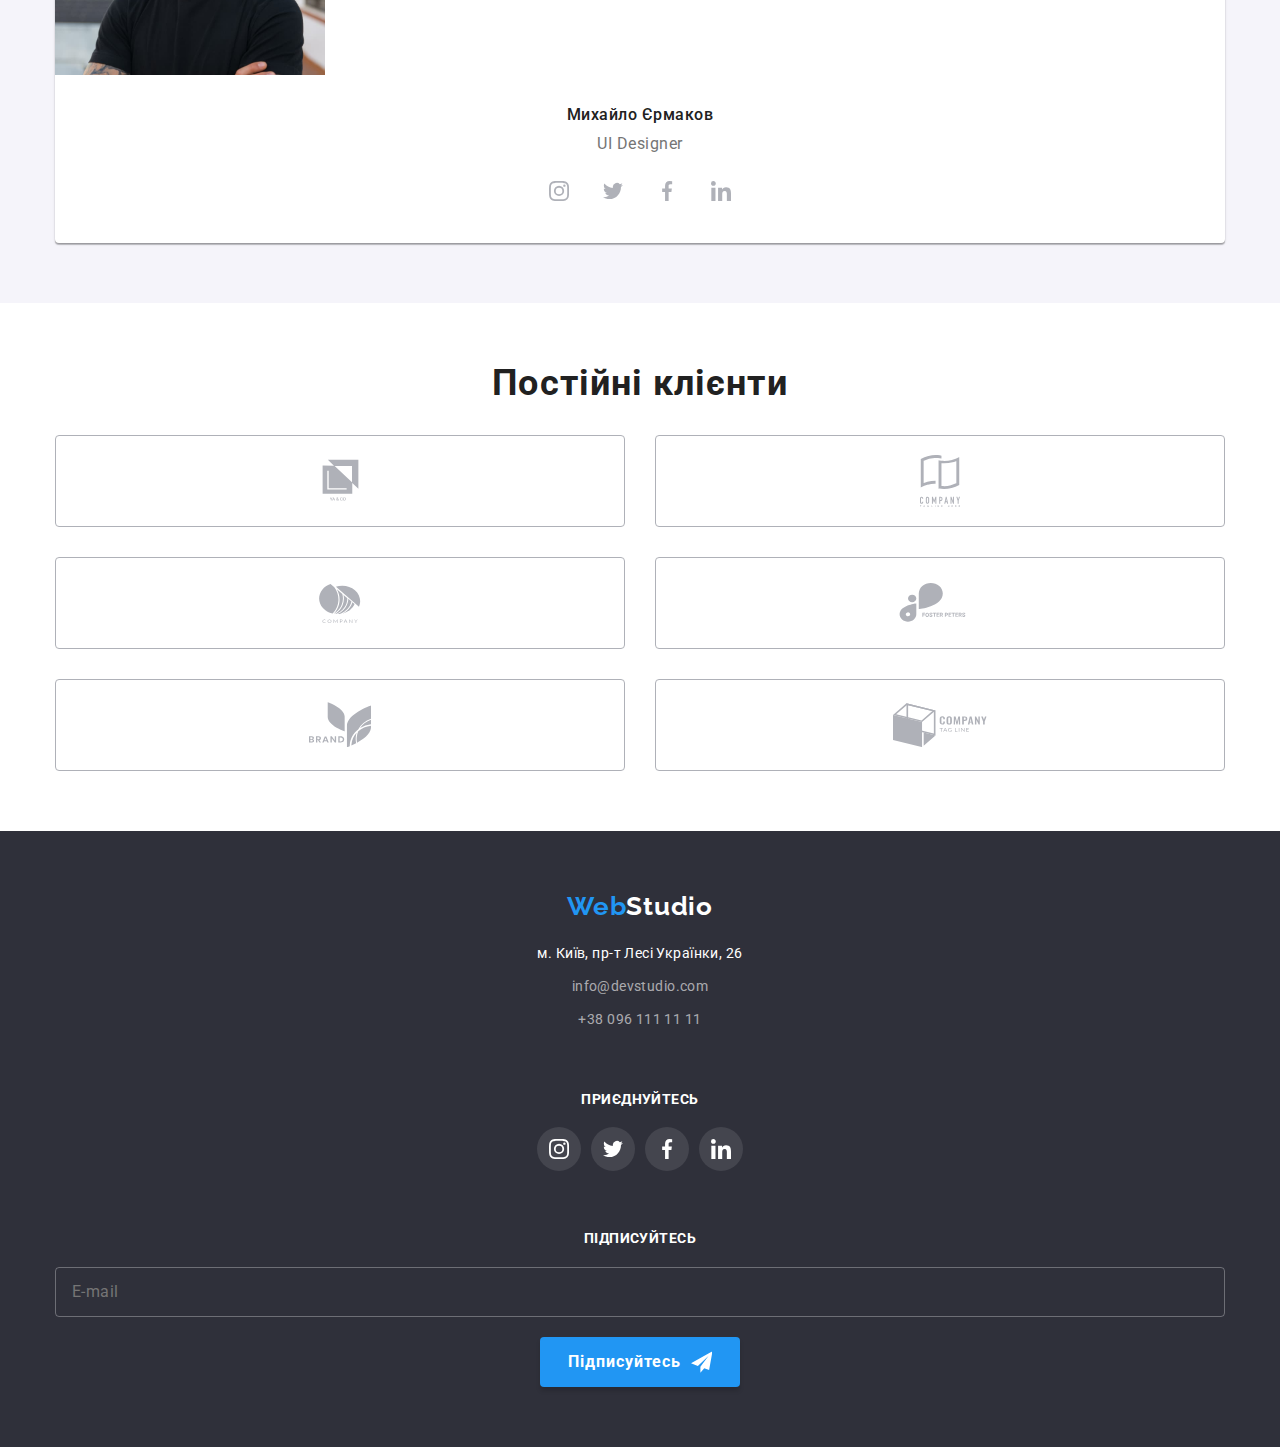
==== commit d869e6fa: "1" ====
--- a/index.html
+++ b/index.html
@@ -17,7 +17,7 @@
     <header class="page-header">
         <div class="container page-header__container">
             <a href="./index.html" class="logo">Web<span class="logo--header">Studio</span></a>
-            <nav>
+            <!-- <nav>
                 <ul class="site-nav">
                     <li class="site-nav__item"><a href="./index.html" class="site-nav__link site-nav__item--active">Студія</a></li>
                     <li class="site-nav__item"><a href="./portfolio.html" class="site-nav__link">Портфоліо</a></li>
@@ -41,7 +41,7 @@
                         +38 096 111 11 11
                     </a>
                 </li>
-            </ul>
+            </ul> -->
         </div>
     </header>
     <!-- Основна частина     -->
--- a/css/main.min.css
+++ b/css/main.min.css
@@ -1 +1 @@
-body{font-family:"Roboto",sans-serif;color:#212121}h1,h2,h3,p{margin:0}ul{margin:0;padding:0;list-style:none}img{display:block;max-width:100%;height:auto}.container{width:1200px;margin:0 auto;padding:0 15px}.section{padding:94px 0}.visually-hidden{position:absolute;width:1px;height:1px;margin:-1px;border:0;padding:0;white-space:nowrap;-webkit-clip-path:inset(100%);clip-path:inset(100%);clip:rect(0 0 0 0);overflow:hidden}.second-title{color:#212121;font-weight:700;font-size:36px;line-height:1.16;letter-spacing:.03em;text-align:center;margin:0;padding:0}.address{margin-top:20px}.address__item:nth-child(n+2){margin-top:9px}.address__place{color:#fff;text-decoration:none;font-style:normal;font-size:14px;line-height:1.71;letter-spacing:.03em}.address__contact{color:rgba(255,255,255,.6);text-decoration:none;font-style:normal;font-size:14px;line-height:1.71;letter-spacing:.03em}.footer{background-color:#2f303a;padding:60px 0}.footer__container{display:-webkit-box;display:-ms-flexbox;display:flex}.join{margin-left:70px;margin-top:12px}.join__title{font-family:"Roboto",sans-serif;font-style:normal;font-weight:700;font-size:14px;line-height:1.14;letter-spacing:.03em;text-transform:uppercase;color:#fff;margin-bottom:20px}.join__list{display:-webkit-box;display:-ms-flexbox;display:flex}.join__item{width:44px;height:44px;margin-right:10px}.join__item:nth-child(4){margin-right:0px}.join__social-link{color:#fff;width:100%;height:100%;display:-webkit-box;display:-ms-flexbox;display:flex;-webkit-box-align:center;-ms-flex-align:center;align-items:center;-webkit-box-pack:center;-ms-flex-pack:center;justify-content:center;border-radius:50%;background:rgba(255,255,255,.1);-webkit-transition:background-color 250ms cubic-bezier(0.4, 0, 0.2, 1);transition:background-color 250ms cubic-bezier(0.4, 0, 0.2, 1)}.join__social-link:hover,.join__social-link:focus{background-color:#2196f3}.join__icon{fill:#fff}.logo{font-family:"Raleway",sans-serif;color:#2196f3;text-decoration:none;font-weight:700;font-size:26px;line-height:1.19;letter-spacing:.03em;padding:24px 0 25px 0}.logo--header{color:#212121}.logo--footer{color:#fff}.page-header{border-bottom:1px solid #eee}.page-header__container{display:-webkit-box;display:-ms-flexbox;display:flex;-webkit-box-align:center;-ms-flex-align:center;align-items:center}.contact-header__link{color:#757575;text-decoration:none;font-weight:500;font-size:14px;line-height:1.14;letter-spacing:.02em;display:-webkit-box;display:-ms-flexbox;display:flex;-webkit-transition:color 250ms cubic-bezier(0.4, 0, 0.2, 1);transition:color 250ms cubic-bezier(0.4, 0, 0.2, 1)}.contact-header__link:hover,.contact-header__link:focus{color:#2196f3}.contact-header{margin:0 0 0 auto;display:-webkit-box;display:-ms-flexbox;display:flex;padding:0}.contact-header__icon{-ms-flex-item-align:center;align-self:center;margin-right:10px;fill:currentColor}.contact-header__item:not(:first-child){margin-left:50px}.site-nav{display:-webkit-box;display:-ms-flexbox;display:flex;margin:0 0 0 93px;padding:0}.site-nav__item:not(:first-child){margin-left:50px}.site-nav__link{position:relative;color:#212121;text-decoration:none;font-weight:500;font-size:14px;line-height:1.14;text-decoration:none;padding:32px 0px;-webkit-transition:color 250ms cubic-bezier(0.4, 0, 0.2, 1);transition:color 250ms cubic-bezier(0.4, 0, 0.2, 1)}.site-nav__link:hover,.site-nav__link:focus{color:#2196f3}.site-nav__item--active::after{position:absolute;bottom:0;display:block;content:"";width:100%;height:4px;background-color:#2196f3;border-radius:2px}.subscription{margin-top:12px;margin-left:auto}.subscription__form{display:-webkit-box;display:-ms-flexbox;display:flex}.subscription__label{display:-webkit-box;display:-ms-flexbox;display:flex;margin-right:12px;height:50px}.subcription__input{width:358px;border:1px solid rgba(255,255,255,.3);border-radius:4px;outline:none;background-color:rgba(0,0,0,0);font-family:"Roboto",sans-serif;font-weight:400;font-size:16px;line-height:1.25;letter-spacing:.03em;color:rgba(255,255,255,.6);padding:15px 16px}.subscription__button{display:-webkit-box;display:-ms-flexbox;display:flex;-webkit-box-align:center;-ms-flex-align:center;align-items:center;height:50px;background-color:#2196f3;padding:10px 28px;-webkit-box-shadow:0px 4px 4px rgba(0,0,0,.15);box-shadow:0px 4px 4px rgba(0,0,0,.15);border-radius:4px;border:none;cursor:pointer}.subscription__button-title{font-family:"Roboto",sans-serif;font-weight:700;font-size:16px;line-height:1.88;letter-spacing:.06em;color:#fff;margin-right:10px}.subscription__title{font-family:"Roboto",sans-serif;font-style:normal;font-weight:700;font-size:14px;line-height:1.14;letter-spacing:.03em;text-transform:uppercase;color:#fff;margin-bottom:20px}.activities-section{padding:0 0 94px 0}.activities{display:-webkit-box;display:-ms-flexbox;display:flex;margin:50px 0 0 0}.activities__item{position:relative}.activities__item:not(:first-child){margin-left:30px}.activities__thumb{display:-webkit-box;display:-ms-flexbox;display:flex;-webkit-box-pack:center;-ms-flex-pack:center;justify-content:center;-webkit-box-align:center;-ms-flex-align:center;align-items:center;position:absolute;bottom:0;left:0;width:100%;height:70px;background:rgba(47,48,58,.8)}.activities__text{text-transform:uppercase;font-family:"Roboto",sans-serif;font-weight:700;font-size:14px;line-height:1.14;text-align:center;letter-spacing:.03em;color:#fff}.clients{margin-top:50px;display:-webkit-box;display:-ms-flexbox;display:flex;-webkit-box-pack:center;-ms-flex-pack:center;justify-content:center}.clients__item{width:170px;height:92px;margin-right:30px}.clients__item:nth-child(6){margin-right:0px}.clients__link{color:#afb1b8;width:100%;height:100%;display:-webkit-box;display:-ms-flexbox;display:flex;-webkit-box-align:center;-ms-flex-align:center;align-items:center;-webkit-box-pack:center;-ms-flex-pack:center;justify-content:center;border:1px solid #afb1b8;border-radius:4px;-webkit-transition:color 250ms cubic-bezier(0.4, 0, 0.2, 1),border-color 250ms cubic-bezier(0.4, 0, 0.2, 1);transition:color 250ms cubic-bezier(0.4, 0, 0.2, 1),border-color 250ms cubic-bezier(0.4, 0, 0.2, 1)}.clients__link:hover,.clients__link:focus{border-color:#2196f3;color:#2196f3}.clients__icon{fill:currentColor}.features{display:-webkit-box;display:-ms-flexbox;display:flex;padding:0;margin:0}.features__thumb{background-color:#f5f4fa;padding:25px auto;height:120px;display:-webkit-box;display:-ms-flexbox;display:flex;-webkit-box-align:center;-ms-flex-align:center;align-items:center;-webkit-box-pack:center;-ms-flex-pack:center;justify-content:center;margin-bottom:30px}.features__icon{fill:#212121}.features__title{color:#212121;font-weight:700;font-size:14px;line-height:1.14;letter-spacing:.03em;text-transform:uppercase}.features__text{color:#757575;font-size:14px;line-height:1.71;letter-spacing:.03em;margin-top:10px}.features__item:not(:first-child){margin-left:30px}.hero{padding:200px 0}.overlay{max-width:1600px;max-height:600px;margin:0 auto;background-image:-webkit-gradient(linear, left top, right top, from(rgba(47, 48, 58, 0.4)), to(rgba(47, 48, 58, 0.4))),url("../images/overlay.jpg");background-image:linear-gradient(to right, rgba(47, 48, 58, 0.4), rgba(47, 48, 58, 0.4)),url("../images/overlay.jpg");background-repeat:no-repeat;background-position:center;background-size:cover}.hero__title{color:#fff;text-align:center;font-weight:900;font-size:44px;line-height:1.36;letter-spacing:.06em;margin:0}.hero__button{display:block;cursor:pointer;background:#2196f3;color:#fff;padding:10px 32px;font-weight:700;font-size:16px;line-height:1.875;letter-spacing:.06em;border:0;border-radius:4px;-webkit-box-shadow:0px 4px 4px rgba(0,0,0,.15);box-shadow:0px 4px 4px rgba(0,0,0,.15);margin:30px auto 0 auto}.backdrop{position:fixed;top:0;left:0;width:100%;height:100%;background-color:rgba(0,0,0,.2);opacity:1;-webkit-transition:opacity 1000ms cubic-bezier(0.4, 0, 0.2, 1);transition:opacity 1000ms cubic-bezier(0.4, 0, 0.2, 1)}.is-hidden{opacity:0;pointer-events:none}.is-hidden .modal{-webkit-transform:translate(-50%, -50%) scale(0.5);transform:translate(-50%, -50%) scale(0.5)}.modal{min-height:581px;min-width:528px;background-color:#fff;position:absolute;top:50%;left:50%;-webkit-transform:translate(-50%, -50%) scale(1);transform:translate(-50%, -50%) scale(1);-webkit-transition:-webkit-transform 1000ms cubic-bezier(0.4, 0, 0.2, 1);transition:-webkit-transform 1000ms cubic-bezier(0.4, 0, 0.2, 1);transition:transform 1000ms cubic-bezier(0.4, 0, 0.2, 1);transition:transform 1000ms cubic-bezier(0.4, 0, 0.2, 1), -webkit-transform 1000ms cubic-bezier(0.4, 0, 0.2, 1);padding:40px}.modal__button-close{display:-webkit-box;display:-ms-flexbox;display:flex;-webkit-box-pack:center;-ms-flex-pack:center;justify-content:center;-webkit-box-align:center;-ms-flex-align:center;align-items:center;position:absolute;top:8px;right:8px;width:30px;height:30px;padding:0px;margin:0px;border:1px solid rgba(0,0,0,.1);border-radius:50%;background-color:#fff;cursor:pointer;color:#212121}.modal__icon-close{fill:currentColor;-webkit-transition:fill 250ms cubic-bezier(0.4, 0, 0.2, 1);transition:fill 250ms cubic-bezier(0.4, 0, 0.2, 1)}.modal__icon-close:hover,.modal__icon-close:focus{fill:#2196f3}.modal__title{font-family:"Roboto",sans-serif;font-weight:700;font-size:20px;line-height:1.15;text-align:center;letter-spacing:.03em;color:#212121;margin-bottom:12px}.modal__label{display:-webkit-box;display:-ms-flexbox;display:flex;-webkit-box-orient:vertical;-webkit-box-direction:normal;-ms-flex-direction:column;flex-direction:column}.modal__label-title{font-family:"Roboto",sans-serif;font-weight:400;font-size:12px;line-height:1.16;letter-spacing:.01em;margin-bottom:4px;color:#757575}.modal__input{width:100%;border:1px solid rgba(33,33,33,.2);border-radius:4px;height:40px;padding:12px 42px;outline:none;-webkit-transition:border 250ms cubic-bezier(0.4, 0, 0.2, 1);transition:border 250ms cubic-bezier(0.4, 0, 0.2, 1)}.modal__label:hover .modal__input{border-color:#2196f3;cursor:pointer}.modal__label:focus .modal__input{border-color:#2196f3;cursor:pointer}.modal__input:focus-within{border-color:#2196f3}.comment{height:120px;padding:12px 16px}.modal__input-placeholder{display:block;position:absolute;top:13px;left:16px;font-family:"Roboto",sans-serif;font-weight:400;font-size:12px;line-height:1.16;letter-spacing:.01em;color:rgba(117,117,117,.5)}.comment:not(:-moz-placeholder-shown)~.modal__input-placeholder{display:none}.comment:not(:-ms-input-placeholder)~.modal__input-placeholder{display:none}.comment:not(:placeholder-shown)~.modal__input-placeholder{display:none}.modal__label-field{position:relative;margin-bottom:10px}.modal__label-icon{position:absolute;left:15px;top:50%;-webkit-transform:translateY(-50%);transform:translateY(-50%);-webkit-transition:fill 250ms cubic-bezier(0.4, 0, 0.2, 1);transition:fill 250ms cubic-bezier(0.4, 0, 0.2, 1)}.modal__label:hover .modal__label-icon{fill:#2196f3;cursor:pointer}.modal__input:focus-within+.modal__label-icon{fill:#2196f3}textarea{resize:none;font-family:"Roboto",sans-serif;font-weight:400;font-size:12px;line-height:1.16;letter-spacing:.01em}.modal__textarea-field{position:relative}.modal__rules-label{display:-webkit-box;display:-ms-flexbox;display:flex;-webkit-box-align:center;-ms-flex-align:center;align-items:center;-webkit-box-pack:center;-ms-flex-pack:center;justify-content:center;margin-top:20px;margin-left:auto;margin-right:auto}.modal__rules-checkbox{height:15px;width:16px}.modal__rules-icon{margin-right:7px;border-radius:2px;border:2px solid #212121}.modal__rules-checkbox:checked+.modal__rules-icon{background-color:#2196f3;border-color:#2196f3}.modal__rules-text{font-family:"Roboto",sans-serif;font-weight:400;font-size:14px;line-height:1.71;letter-spacing:.03em;color:#757575;margin-right:5px}.modal__rules-link{font-family:"Roboto",sans-serif;font-weight:400;font-size:14px;line-height:1.71;letter-spacing:.03em;color:#2196f3}.modal__button{display:block;padding:10px 56px;border:none;background:#188ce8;-webkit-box-shadow:0px 4px 4px rgba(0,0,0,.15);box-shadow:0px 4px 4px rgba(0,0,0,.15);border-radius:4px;margin-top:30px;margin-left:auto;margin-right:auto;font-family:"Roboto",sans-serif;font-weight:700;font-size:16px;line-height:1.88;letter-spacing:.06em;color:#fff;cursor:pointer}.team{background-color:#f5f4fa}.team-list{display:-webkit-box;display:-ms-flexbox;display:flex;margin:50px 0 0 0}.worker{background-color:#fff;border-radius:0px 0px 4px 4px;-webkit-box-shadow:0px 1px 3px rgba(0,0,0,.12),0px 1px 1px rgba(0,0,0,.14),0px 2px 1px rgba(0,0,0,.2);box-shadow:0px 1px 3px rgba(0,0,0,.12),0px 1px 1px rgba(0,0,0,.14),0px 2px 1px rgba(0,0,0,.2)}.worker:not(:first-child){margin-left:30px}.worker__thumb{padding:30px 0}.worker__name{color:#212121;font-weight:500;font-size:16px;line-height:1.1875;letter-spacing:.03em;text-align:center;margin-bottom:10px}.worker__position{color:#757575;font-size:16px;line-height:1.19;letter-spacing:.03em;text-align:center;margin-bottom:16px}.worker__social-link-list{display:-webkit-box;display:-ms-flexbox;display:flex;-webkit-box-pack:center;-ms-flex-pack:center;justify-content:center}.worker__social-link-item{width:44px;height:44px;margin-right:10px}.worker__social-link-item:nth-child(4){margin-right:0px}.worker__social-link{color:#afb1b8;width:100%;height:100%;display:-webkit-box;display:-ms-flexbox;display:flex;-webkit-box-align:center;-ms-flex-align:center;align-items:center;-webkit-box-pack:center;-ms-flex-pack:center;justify-content:center;border-radius:50%;-webkit-transition:color 250ms cubic-bezier(0.4, 0, 0.2, 1),background-color 250ms cubic-bezier(0.4, 0, 0.2, 1);transition:color 250ms cubic-bezier(0.4, 0, 0.2, 1),background-color 250ms cubic-bezier(0.4, 0, 0.2, 1)}.worker__social-link:hover,.worker__social-link:focus{background-color:#2196f3;color:#fff}.worker__social-link-icon{fill:currentColor}.filtrs{display:-webkit-box;display:-ms-flexbox;display:flex;-webkit-box-pack:center;-ms-flex-pack:center;justify-content:center;padding:0;margin:0}.filtrs__item:not(:first-child){margin-left:8px}.filtrs__button{cursor:pointer;background-color:#f5f4fa;color:#212121;font-weight:500;font-size:16px;line-height:1.61;letter-spacing:.03em;border-radius:4px;border-color:#fff;border-style:hidden;padding:6px 22px 6px 22px;-webkit-transition:color 250ms cubic-bezier(0.4, 0, 0.2, 1),background-color 250ms cubic-bezier(0.4, 0, 0.2, 1),-webkit-box-shadow 250ms cubic-bezier(0.4, 0, 0.2, 1);transition:color 250ms cubic-bezier(0.4, 0, 0.2, 1),background-color 250ms cubic-bezier(0.4, 0, 0.2, 1),-webkit-box-shadow 250ms cubic-bezier(0.4, 0, 0.2, 1);transition:color 250ms cubic-bezier(0.4, 0, 0.2, 1),background-color 250ms cubic-bezier(0.4, 0, 0.2, 1),box-shadow 250ms cubic-bezier(0.4, 0, 0.2, 1);transition:color 250ms cubic-bezier(0.4, 0, 0.2, 1),background-color 250ms cubic-bezier(0.4, 0, 0.2, 1),box-shadow 250ms cubic-bezier(0.4, 0, 0.2, 1),-webkit-box-shadow 250ms cubic-bezier(0.4, 0, 0.2, 1)}.filtrs__button:hover,.filtrs__button:focus{background-color:#2196f3;color:#fff;-webkit-box-shadow:0px 1px 1px rgba(0,0,0,.12),0px 4px 4px rgba(0,0,0,.06),1px 4px 6px rgba(0,0,0,.16);box-shadow:0px 1px 1px rgba(0,0,0,.12),0px 4px 4px rgba(0,0,0,.06),1px 4px 6px rgba(0,0,0,.16)}.project-list{display:-webkit-box;display:-ms-flexbox;display:flex;-ms-flex-wrap:wrap;flex-wrap:wrap;-webkit-box-pack:center;-ms-flex-pack:center;justify-content:center;padding:0;margin-top:50px}.project{margin-left:30px;max-width:370px;-webkit-transition:-webkit-box-shadow 250ms cubic-bezier(0.4, 0, 0.2, 1);transition:-webkit-box-shadow 250ms cubic-bezier(0.4, 0, 0.2, 1);transition:box-shadow 250ms cubic-bezier(0.4, 0, 0.2, 1);transition:box-shadow 250ms cubic-bezier(0.4, 0, 0.2, 1), -webkit-box-shadow 250ms cubic-bezier(0.4, 0, 0.2, 1)}.project:hover{-webkit-box-shadow:0px 1px 1px rgba(0,0,0,.12),0px 4px 4px rgba(0,0,0,.06),1px 4px 6px rgba(0,0,0,.16);box-shadow:0px 1px 1px rgba(0,0,0,.12),0px 4px 4px rgba(0,0,0,.06),1px 4px 6px rgba(0,0,0,.16)}.project:nth-child(3n+1){margin:0}.project:nth-child(n+4){margin-top:30px}.project__thumb{padding:20px 24px;border-left:1px solid #eee;border-bottom:1px solid #eee;border-right:1px solid #eee}.project__name{color:#212121;font-weight:700;font-size:18px;line-height:2;letter-spacing:.06em;margin-bottom:4px}.project__type{color:#757575;font-size:16px;line-height:1.88;letter-spacing:.03em}.project__image{position:relative;overflow:hidden}.project__image::before{display:inline-block;content:"";position:absolute;width:100%;height:100%;top:0;left:0;background-color:rgba(33,150,243,.9);-webkit-transform:translateY(100%);transform:translateY(100%);-webkit-transition:-webkit-transform 250ms cubic-bezier(0.4, 0, 0.2, 1);transition:-webkit-transform 250ms cubic-bezier(0.4, 0, 0.2, 1);transition:transform 250ms cubic-bezier(0.4, 0, 0.2, 1);transition:transform 250ms cubic-bezier(0.4, 0, 0.2, 1), -webkit-transform 250ms cubic-bezier(0.4, 0, 0.2, 1)}.project:hover .project__image::before{-webkit-transform:translateY(0);transform:translateY(0)}.project__hover-thumb{position:absolute;width:100%;height:100%;padding:63px 24px;top:0;left:0;opacity:0}.project:hover .project__hover-thumb{opacity:1}.project__hover-text{font-family:"Roboto",sans-serif;font-weight:400;font-size:18px;line-height:1.56;letter-spacing:.03em;color:#fff}/*# sourceMappingURL=main.min.css.map */+body{font-family:"Roboto",sans-serif;color:#212121}h1,h2,h3,p{margin:0}ul{margin:0;padding:0;list-style:none}img{display:block;max-width:100%;height:auto}.container{padding-left:15px;padding-right:15px;margin-left:auto;margin-right:auto}@media screen and (min-width: 480px){.container{width:480px}}@media screen and (min-width: 768px){.container{width:768px}}@media screen and (min-width: 1200px){.container{width:1200px}}.section{padding:60px 0}.visually-hidden{position:absolute;width:1px;height:1px;margin:-1px;border:0;padding:0;white-space:nowrap;-webkit-clip-path:inset(100%);clip-path:inset(100%);clip:rect(0 0 0 0);overflow:hidden}.second-title{color:#212121;font-weight:700;font-size:36px;line-height:1.16;letter-spacing:.03em;text-align:center;margin-bottom:30px;padding:0}.address{margin-top:20px}.address__item:nth-child(n+2){margin-top:9px}.address__place{color:#fff;text-decoration:none;font-style:normal;font-size:14px;line-height:1.71;letter-spacing:.03em}.address__contact{color:rgba(255,255,255,.6);text-decoration:none;font-style:normal;font-size:14px;line-height:1.71;letter-spacing:.03em}.footer{background-color:#2f303a;padding:60px 0}.footer__container{text-align:center}.join{margin-top:60px}.join__title{font-family:"Roboto",sans-serif;font-style:normal;font-weight:700;font-size:14px;line-height:1.14;letter-spacing:.03em;text-transform:uppercase;color:#fff;margin-bottom:20px}.join__list{display:-webkit-box;display:-ms-flexbox;display:flex;-webkit-box-pack:center;-ms-flex-pack:center;justify-content:center}.join__item{width:44px;height:44px;margin-right:10px}.join__item:nth-child(4){margin-right:0px}.join__social-link{color:#fff;width:100%;height:100%;display:-webkit-box;display:-ms-flexbox;display:flex;-webkit-box-align:center;-ms-flex-align:center;align-items:center;-webkit-box-pack:center;-ms-flex-pack:center;justify-content:center;border-radius:50%;background:rgba(255,255,255,.1);-webkit-transition:background-color 250ms cubic-bezier(0.4, 0, 0.2, 1);transition:background-color 250ms cubic-bezier(0.4, 0, 0.2, 1)}.join__social-link:hover,.join__social-link:focus{background-color:#2196f3}.join__icon{fill:#fff}.logo{font-family:"Raleway",sans-serif;color:#2196f3;text-decoration:none;font-weight:700;font-size:26px;line-height:1.19;letter-spacing:.03em}.logo--header{color:#212121}.logo--footer{color:#fff}.page-header{border-bottom:1px solid #eee}.page-header__container{padding-top:16px;padding-bottom:16px}.contact-header__link{color:#757575;text-decoration:none;font-weight:500;font-size:14px;line-height:1.14;letter-spacing:.02em;display:-webkit-box;display:-ms-flexbox;display:flex;-webkit-transition:color 250ms cubic-bezier(0.4, 0, 0.2, 1);transition:color 250ms cubic-bezier(0.4, 0, 0.2, 1)}.contact-header__link:hover,.contact-header__link:focus{color:#2196f3}.contact-header{margin:0 0 0 auto;padding:0}.contact-header__icon{-ms-flex-item-align:center;align-self:center;margin-right:10px;fill:currentColor}.site-nav{padding:0}.site-nav__link{position:relative;color:#212121;text-decoration:none;font-weight:500;font-size:14px;line-height:1.14;text-decoration:none;padding:32px 0px;-webkit-transition:color 250ms cubic-bezier(0.4, 0, 0.2, 1);transition:color 250ms cubic-bezier(0.4, 0, 0.2, 1)}.site-nav__link:hover,.site-nav__link:focus{color:#2196f3}.site-nav__item--active::after{position:absolute;bottom:0;display:block;content:"";width:100%;height:4px;background-color:#2196f3;border-radius:2px}.subscription{margin-top:60px;margin-left:auto}.subscription__label{display:-webkit-box;display:-ms-flexbox;display:flex;height:50px;margin-bottom:20px}.subcription__input{width:100%;border:1px solid rgba(255,255,255,.3);border-radius:4px;outline:none;background-color:rgba(0,0,0,0);font-family:"Roboto",sans-serif;font-weight:400;font-size:16px;line-height:1.25;letter-spacing:.03em;color:rgba(255,255,255,.6);padding:15px 16px}.subscription__button{display:-webkit-box;display:-ms-flexbox;display:flex;-webkit-box-align:center;-ms-flex-align:center;align-items:center;max-width:200px;height:50px;margin-left:auto;margin-right:auto;background-color:#2196f3;padding:10px 28px;-webkit-box-shadow:0px 4px 4px rgba(0,0,0,.15);box-shadow:0px 4px 4px rgba(0,0,0,.15);border-radius:4px;border:none;cursor:pointer}.subscription__button-title{font-family:"Roboto",sans-serif;font-weight:700;font-size:16px;line-height:1.88;letter-spacing:.06em;color:#fff;margin-right:10px}.subscription__title{font-family:"Roboto",sans-serif;font-style:normal;font-weight:700;font-size:14px;line-height:1.14;letter-spacing:.03em;text-transform:uppercase;color:#fff;margin-bottom:20px}.activities-section{display:none;padding:0 0 94px 0}.activities{display:-webkit-box;display:-ms-flexbox;display:flex;margin:50px 0 0 0}.activities__item{position:relative}.activities__item:not(:first-child){margin-left:30px}.activities__thumb{display:-webkit-box;display:-ms-flexbox;display:flex;-webkit-box-pack:center;-ms-flex-pack:center;justify-content:center;-webkit-box-align:center;-ms-flex-align:center;align-items:center;position:absolute;bottom:0;left:0;width:100%;height:70px;background:rgba(47,48,58,.8)}.activities__text{text-transform:uppercase;font-family:"Roboto",sans-serif;font-weight:700;font-size:14px;line-height:1.14;text-align:center;letter-spacing:.03em;color:#fff}.clients{display:-webkit-box;display:-ms-flexbox;display:flex;-ms-flex-wrap:wrap;flex-wrap:wrap;margin:-15px}.clients__item{-ms-flex-preferred-size:calc((100% - 60px)/2);flex-basis:calc((100% - 60px)/2);height:92px;margin:15px}.clients__link{color:#afb1b8;width:100%;height:100%;display:-webkit-box;display:-ms-flexbox;display:flex;-webkit-box-align:center;-ms-flex-align:center;align-items:center;-webkit-box-pack:center;-ms-flex-pack:center;justify-content:center;border:1px solid #afb1b8;border-radius:4px;-webkit-transition:color 250ms cubic-bezier(0.4, 0, 0.2, 1),border-color 250ms cubic-bezier(0.4, 0, 0.2, 1);transition:color 250ms cubic-bezier(0.4, 0, 0.2, 1),border-color 250ms cubic-bezier(0.4, 0, 0.2, 1)}.clients__link:hover,.clients__link:focus{border-color:#2196f3;color:#2196f3}.clients__icon{fill:currentColor}.features{padding:0;margin:0}.features__thumb{background-color:#f5f4fa;padding:25px auto;height:120px;display:-webkit-box;display:-ms-flexbox;display:flex;-webkit-box-align:center;-ms-flex-align:center;align-items:center;-webkit-box-pack:center;-ms-flex-pack:center;justify-content:center;margin-bottom:30px}.features__icon{fill:#212121}.features__title{color:#212121;font-weight:700;font-size:14px;line-height:1.14;letter-spacing:.03em;text-transform:uppercase;text-align:center}.features__text{color:#757575;font-size:14px;line-height:1.71;letter-spacing:.03em;margin-top:10px}.features__item:not(:first-child){margin-top:30px}.hero{padding-top:118px;padding-bottom:118px}.overlay{margin:0 auto;background-image:-webkit-gradient(linear, left top, right top, from(rgba(47, 48, 58, 0.4)), to(rgba(47, 48, 58, 0.4))),url("../images/overlay.jpg");background-image:linear-gradient(to right, rgba(47, 48, 58, 0.4), rgba(47, 48, 58, 0.4)),url("../images/overlay.jpg");background-repeat:no-repeat;background-position:center;background-size:cover}.hero__title{color:#fff;text-align:center;font-weight:900;font-size:44px;line-height:1.36;letter-spacing:.06em;margin:0}.hero__button{display:block;cursor:pointer;background:#2196f3;color:#fff;padding:10px 32px;font-weight:700;font-size:16px;line-height:1.875;letter-spacing:.06em;border:0;border-radius:4px;-webkit-box-shadow:0px 4px 4px rgba(0,0,0,.15);box-shadow:0px 4px 4px rgba(0,0,0,.15);margin:30px auto 0 auto}.backdrop{position:fixed;top:0;left:0;width:100%;height:100%;background-color:rgba(0,0,0,.2);opacity:1;-webkit-transition:opacity 1000ms cubic-bezier(0.4, 0, 0.2, 1);transition:opacity 1000ms cubic-bezier(0.4, 0, 0.2, 1)}.is-hidden{opacity:0;pointer-events:none}.is-hidden .modal{-webkit-transform:translate(-50%, -50%) scale(0.5);transform:translate(-50%, -50%) scale(0.5)}.modal{background-color:#fff;position:absolute;top:50%;left:50%;-webkit-transform:translate(-50%, -50%) scale(1);transform:translate(-50%, -50%) scale(1);-webkit-transition:-webkit-transform 1000ms cubic-bezier(0.4, 0, 0.2, 1);transition:-webkit-transform 1000ms cubic-bezier(0.4, 0, 0.2, 1);transition:transform 1000ms cubic-bezier(0.4, 0, 0.2, 1);transition:transform 1000ms cubic-bezier(0.4, 0, 0.2, 1), -webkit-transform 1000ms cubic-bezier(0.4, 0, 0.2, 1);padding:40px}.modal__button-close{display:-webkit-box;display:-ms-flexbox;display:flex;-webkit-box-pack:center;-ms-flex-pack:center;justify-content:center;-webkit-box-align:center;-ms-flex-align:center;align-items:center;position:absolute;top:8px;right:8px;width:30px;height:30px;padding:0px;margin:0px;border:1px solid rgba(0,0,0,.1);border-radius:50%;background-color:#fff;cursor:pointer;color:#212121}.modal__icon-close{fill:currentColor;-webkit-transition:fill 250ms cubic-bezier(0.4, 0, 0.2, 1);transition:fill 250ms cubic-bezier(0.4, 0, 0.2, 1)}.modal__icon-close:hover,.modal__icon-close:focus{fill:#2196f3}.modal__title{font-family:"Roboto",sans-serif;font-weight:700;font-size:20px;line-height:1.15;text-align:center;letter-spacing:.03em;color:#212121;margin-bottom:12px}.modal__label{display:-webkit-box;display:-ms-flexbox;display:flex;-webkit-box-orient:vertical;-webkit-box-direction:normal;-ms-flex-direction:column;flex-direction:column}.modal__label-title{font-family:"Roboto",sans-serif;font-weight:400;font-size:12px;line-height:1.16;letter-spacing:.01em;margin-bottom:4px;color:#757575}.modal__input{width:100%;border:1px solid rgba(33,33,33,.2);border-radius:4px;height:40px;padding:12px 42px;outline:none;-webkit-transition:border 250ms cubic-bezier(0.4, 0, 0.2, 1);transition:border 250ms cubic-bezier(0.4, 0, 0.2, 1)}.modal__label:hover .modal__input{border-color:#2196f3;cursor:pointer}.modal__label:focus .modal__input{border-color:#2196f3;cursor:pointer}.modal__input:focus-within{border-color:#2196f3}.comment{height:120px;padding:12px 16px}.modal__input-placeholder{display:block;position:absolute;top:13px;left:16px;font-family:"Roboto",sans-serif;font-weight:400;font-size:12px;line-height:1.16;letter-spacing:.01em;color:rgba(117,117,117,.5)}.comment:not(:-moz-placeholder-shown)~.modal__input-placeholder{display:none}.comment:not(:-ms-input-placeholder)~.modal__input-placeholder{display:none}.comment:not(:placeholder-shown)~.modal__input-placeholder{display:none}.modal__label-field{position:relative;margin-bottom:10px}.modal__label-icon{position:absolute;left:15px;top:50%;-webkit-transform:translateY(-50%);transform:translateY(-50%);-webkit-transition:fill 250ms cubic-bezier(0.4, 0, 0.2, 1);transition:fill 250ms cubic-bezier(0.4, 0, 0.2, 1)}.modal__label:hover .modal__label-icon{fill:#2196f3;cursor:pointer}.modal__input:focus-within+.modal__label-icon{fill:#2196f3}textarea{resize:none;font-family:"Roboto",sans-serif;font-weight:400;font-size:12px;line-height:1.16;letter-spacing:.01em}.modal__textarea-field{position:relative}.modal__rules-label{display:-webkit-box;display:-ms-flexbox;display:flex;-webkit-box-align:center;-ms-flex-align:center;align-items:center;-webkit-box-pack:center;-ms-flex-pack:center;justify-content:center;margin-top:20px;margin-left:auto;margin-right:auto}.modal__rules-checkbox{height:15px;width:16px}.modal__rules-icon{margin-right:7px;border-radius:2px;border:2px solid #212121}.modal__rules-checkbox:checked+.modal__rules-icon{background-color:#2196f3;border-color:#2196f3}.modal__rules-text{font-family:"Roboto",sans-serif;font-weight:400;font-size:14px;line-height:1.71;letter-spacing:.03em;color:#757575;margin-right:5px}.modal__rules-link{font-family:"Roboto",sans-serif;font-weight:400;font-size:14px;line-height:1.71;letter-spacing:.03em;color:#2196f3}.modal__button{display:block;padding:10px 56px;border:none;background:#188ce8;-webkit-box-shadow:0px 4px 4px rgba(0,0,0,.15);box-shadow:0px 4px 4px rgba(0,0,0,.15);border-radius:4px;margin-top:30px;margin-left:auto;margin-right:auto;font-family:"Roboto",sans-serif;font-weight:700;font-size:16px;line-height:1.88;letter-spacing:.06em;color:#fff;cursor:pointer}.team{background-color:#f5f4fa}.worker{background-color:#fff;border-radius:0px 0px 4px 4px;-webkit-box-shadow:0px 1px 3px rgba(0,0,0,.12),0px 1px 1px rgba(0,0,0,.14),0px 2px 1px rgba(0,0,0,.2);box-shadow:0px 1px 3px rgba(0,0,0,.12),0px 1px 1px rgba(0,0,0,.14),0px 2px 1px rgba(0,0,0,.2)}.worker:not(:last-child){margin-bottom:30px}.worker__thumb{padding:30px 0}.worker__name{color:#212121;font-weight:500;font-size:16px;line-height:1.1875;letter-spacing:.03em;text-align:center;margin-bottom:10px}.worker__position{color:#757575;font-size:16px;line-height:1.19;letter-spacing:.03em;text-align:center;margin-bottom:16px}.worker__social-link-list{display:-webkit-box;display:-ms-flexbox;display:flex;-webkit-box-pack:center;-ms-flex-pack:center;justify-content:center}.worker__social-link-item{width:44px;height:44px;margin-right:10px}.worker__social-link-item:nth-child(4){margin-right:0px}.worker__social-link{color:#afb1b8;width:100%;height:100%;display:-webkit-box;display:-ms-flexbox;display:flex;-webkit-box-align:center;-ms-flex-align:center;align-items:center;-webkit-box-pack:center;-ms-flex-pack:center;justify-content:center;border-radius:50%;-webkit-transition:color 250ms cubic-bezier(0.4, 0, 0.2, 1),background-color 250ms cubic-bezier(0.4, 0, 0.2, 1);transition:color 250ms cubic-bezier(0.4, 0, 0.2, 1),background-color 250ms cubic-bezier(0.4, 0, 0.2, 1)}.worker__social-link:hover,.worker__social-link:focus{background-color:#2196f3;color:#fff}.worker__social-link-icon{fill:currentColor}.filtrs{display:-webkit-box;display:-ms-flexbox;display:flex;-webkit-box-pack:center;-ms-flex-pack:center;justify-content:center;padding:0;margin:0}.filtrs__item:not(:first-child){margin-left:8px}.filtrs__button{cursor:pointer;background-color:#f5f4fa;color:#212121;font-weight:500;font-size:16px;line-height:1.61;letter-spacing:.03em;border-radius:4px;border-color:#fff;border-style:hidden;padding:6px 22px 6px 22px;-webkit-transition:color 250ms cubic-bezier(0.4, 0, 0.2, 1),background-color 250ms cubic-bezier(0.4, 0, 0.2, 1),-webkit-box-shadow 250ms cubic-bezier(0.4, 0, 0.2, 1);transition:color 250ms cubic-bezier(0.4, 0, 0.2, 1),background-color 250ms cubic-bezier(0.4, 0, 0.2, 1),-webkit-box-shadow 250ms cubic-bezier(0.4, 0, 0.2, 1);transition:color 250ms cubic-bezier(0.4, 0, 0.2, 1),background-color 250ms cubic-bezier(0.4, 0, 0.2, 1),box-shadow 250ms cubic-bezier(0.4, 0, 0.2, 1);transition:color 250ms cubic-bezier(0.4, 0, 0.2, 1),background-color 250ms cubic-bezier(0.4, 0, 0.2, 1),box-shadow 250ms cubic-bezier(0.4, 0, 0.2, 1),-webkit-box-shadow 250ms cubic-bezier(0.4, 0, 0.2, 1)}.filtrs__button:hover,.filtrs__button:focus{background-color:#2196f3;color:#fff;-webkit-box-shadow:0px 1px 1px rgba(0,0,0,.12),0px 4px 4px rgba(0,0,0,.06),1px 4px 6px rgba(0,0,0,.16);box-shadow:0px 1px 1px rgba(0,0,0,.12),0px 4px 4px rgba(0,0,0,.06),1px 4px 6px rgba(0,0,0,.16)}.project-list{display:-webkit-box;display:-ms-flexbox;display:flex;-ms-flex-wrap:wrap;flex-wrap:wrap;-webkit-box-pack:center;-ms-flex-pack:center;justify-content:center;padding:0;margin-top:50px}.project{margin-left:30px;max-width:370px;-webkit-transition:-webkit-box-shadow 250ms cubic-bezier(0.4, 0, 0.2, 1);transition:-webkit-box-shadow 250ms cubic-bezier(0.4, 0, 0.2, 1);transition:box-shadow 250ms cubic-bezier(0.4, 0, 0.2, 1);transition:box-shadow 250ms cubic-bezier(0.4, 0, 0.2, 1), -webkit-box-shadow 250ms cubic-bezier(0.4, 0, 0.2, 1)}.project:hover{-webkit-box-shadow:0px 1px 1px rgba(0,0,0,.12),0px 4px 4px rgba(0,0,0,.06),1px 4px 6px rgba(0,0,0,.16);box-shadow:0px 1px 1px rgba(0,0,0,.12),0px 4px 4px rgba(0,0,0,.06),1px 4px 6px rgba(0,0,0,.16)}.project:nth-child(3n+1){margin:0}.project:nth-child(n+4){margin-top:30px}.project__thumb{padding:20px 24px;border-left:1px solid #eee;border-bottom:1px solid #eee;border-right:1px solid #eee}.project__name{color:#212121;font-weight:700;font-size:18px;line-height:2;letter-spacing:.06em;margin-bottom:4px}.project__type{color:#757575;font-size:16px;line-height:1.88;letter-spacing:.03em}.project__image{position:relative;overflow:hidden}.project__image::before{display:inline-block;content:"";position:absolute;width:100%;height:100%;top:0;left:0;background-color:rgba(33,150,243,.9);-webkit-transform:translateY(100%);transform:translateY(100%);-webkit-transition:-webkit-transform 250ms cubic-bezier(0.4, 0, 0.2, 1);transition:-webkit-transform 250ms cubic-bezier(0.4, 0, 0.2, 1);transition:transform 250ms cubic-bezier(0.4, 0, 0.2, 1);transition:transform 250ms cubic-bezier(0.4, 0, 0.2, 1), -webkit-transform 250ms cubic-bezier(0.4, 0, 0.2, 1)}.project:hover .project__image::before{-webkit-transform:translateY(0);transform:translateY(0)}.project__hover-thumb{position:absolute;width:100%;height:100%;padding:63px 24px;top:0;left:0;opacity:0}.project:hover .project__hover-thumb{opacity:1}.project__hover-text{font-family:"Roboto",sans-serif;font-weight:400;font-size:18px;line-height:1.56;letter-spacing:.03em;color:#fff}/*# sourceMappingURL=main.min.css.map */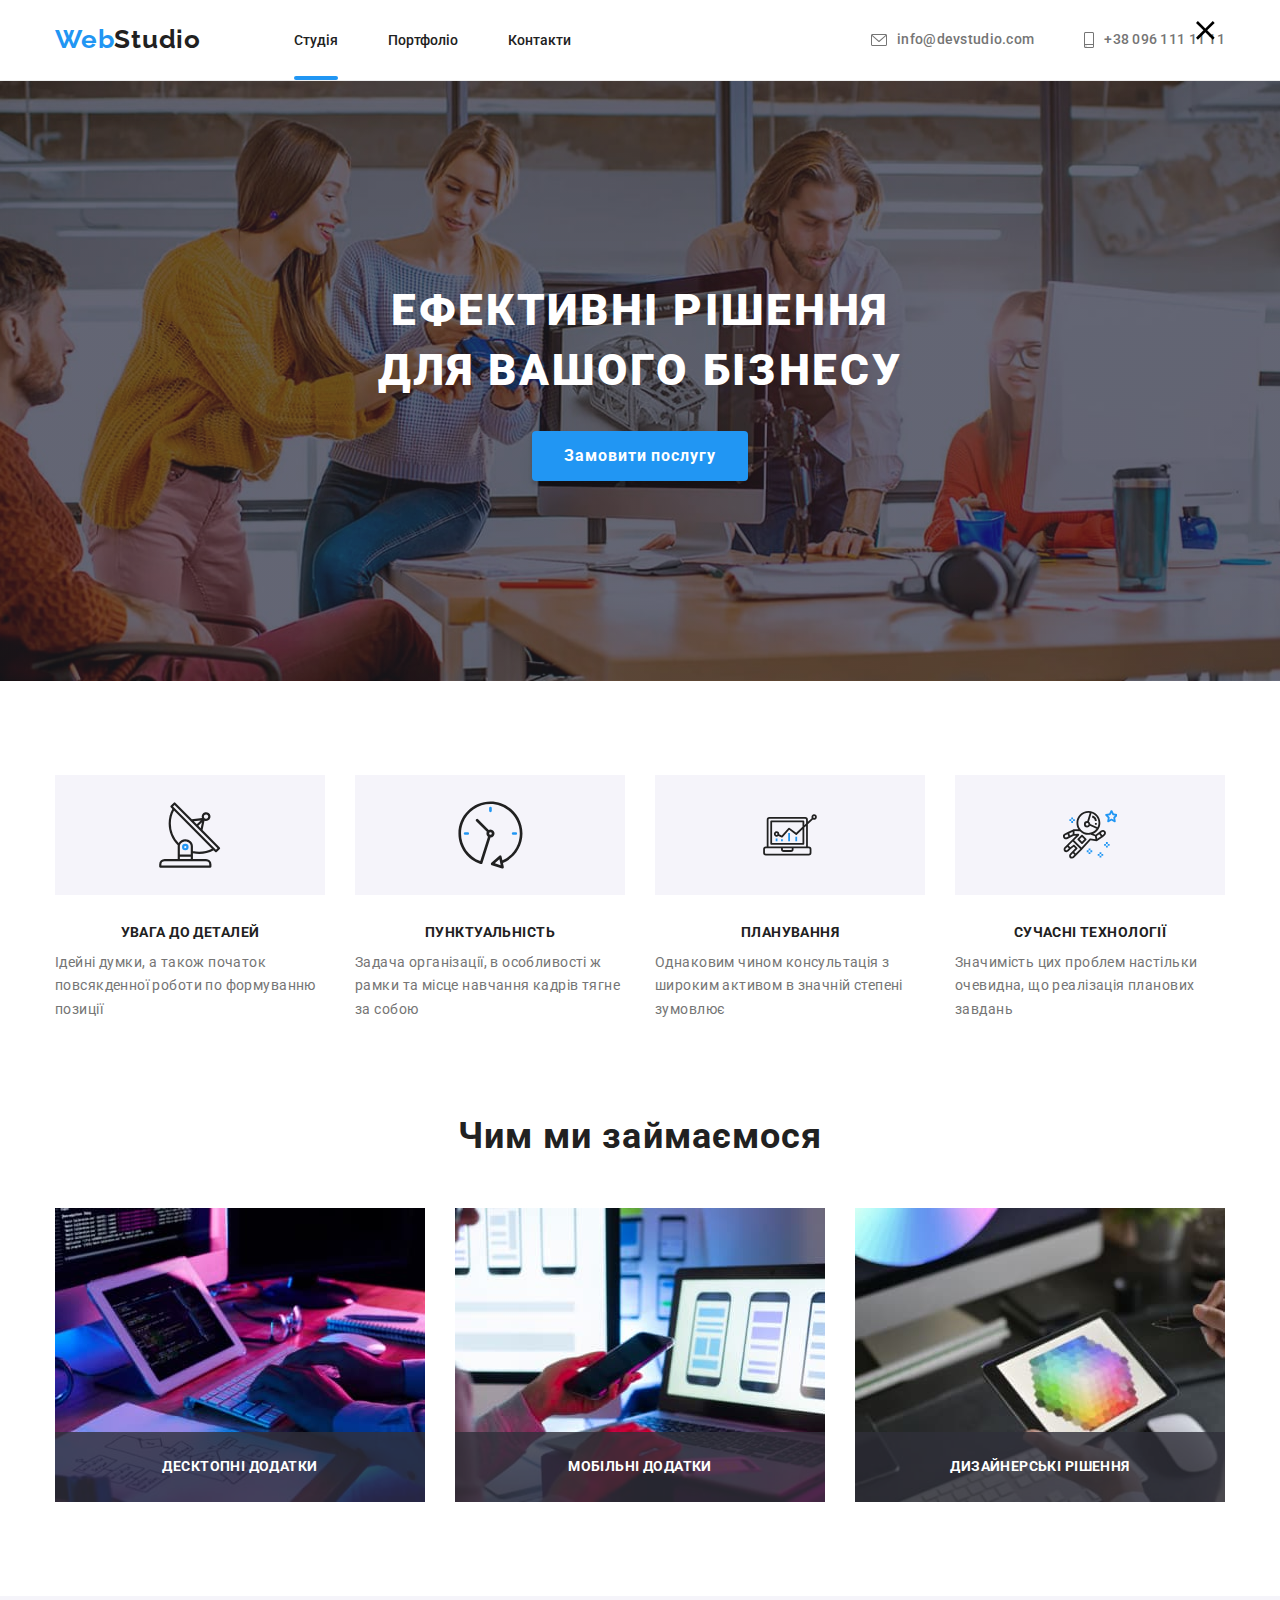
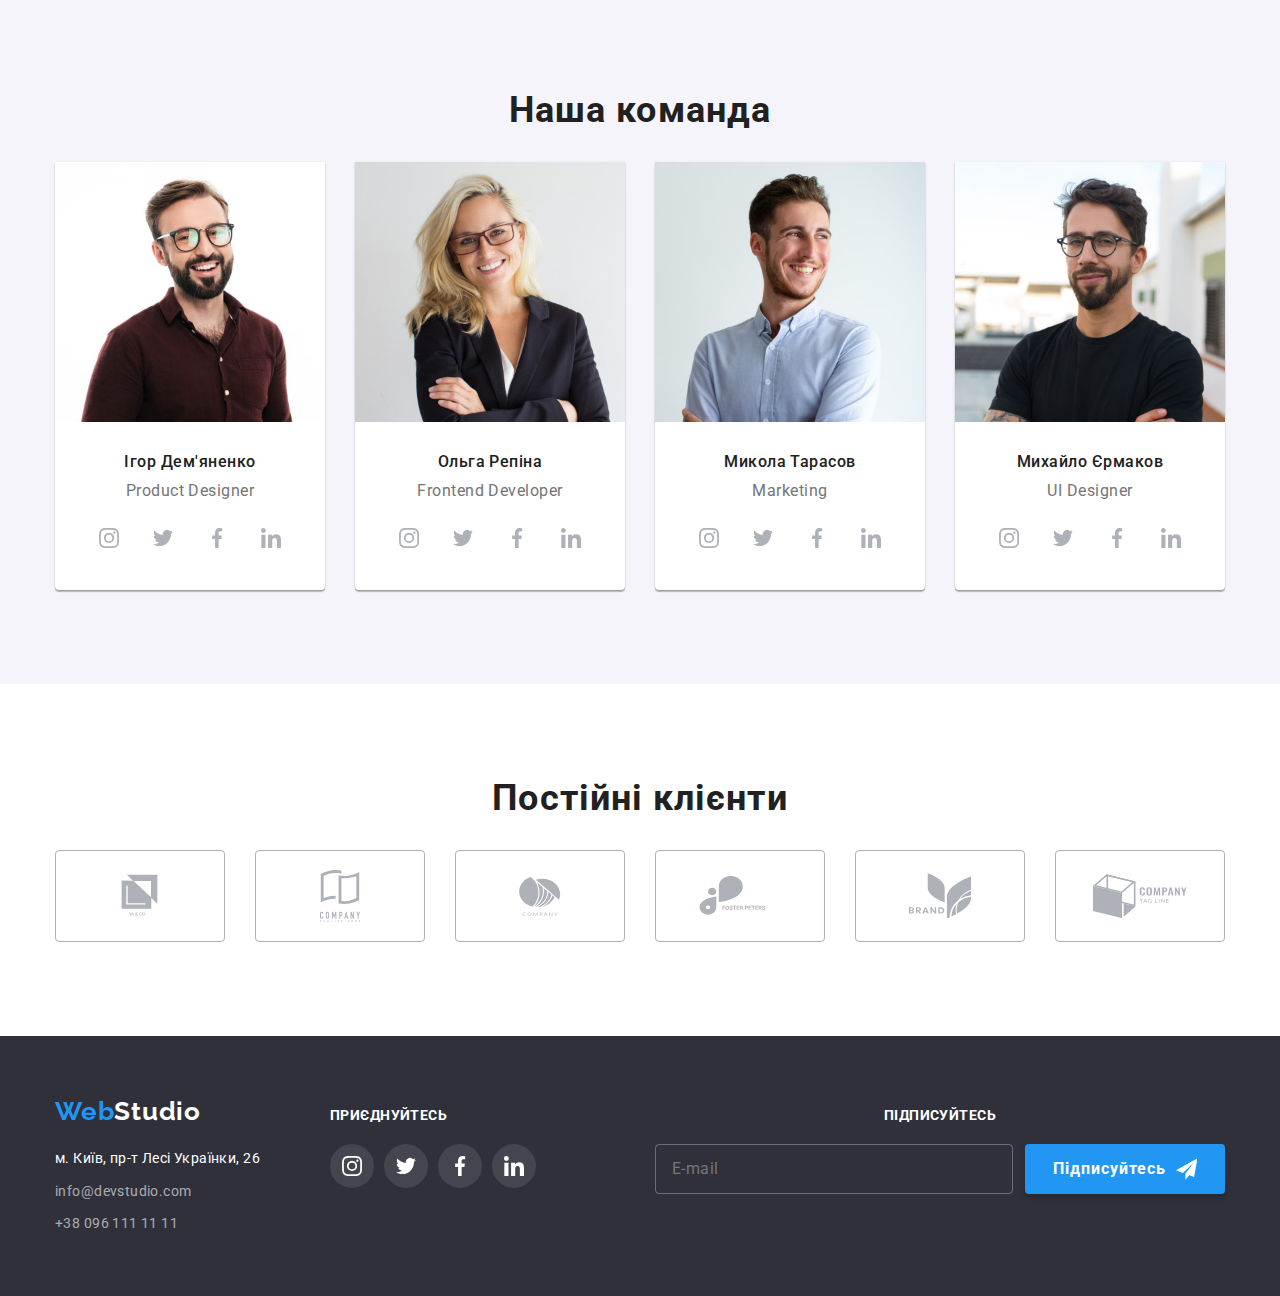
==== commit 8dc5e3a8: "4" ====
--- a/index.html
+++ b/index.html
@@ -17,7 +17,13 @@
     <header class="page-header">
         <div class="container page-header__container">
             <a href="./index.html" class="logo">Web<span class="logo--header">Studio</span></a>
-            <!-- <nav>
+            <button type="button" class="mobile-menu is-open">
+                <svg width="40" height="40">
+                    <use class="mobile-menu__icon-menu" href="./images/icons.svg#icon-mobile-menu"></use>
+                    <use class="mobile-menu__icon-close" href="./images/icons.svg#icon-mobile-menu-close"></use>
+                </svg>
+            </button>
+            <nav>
                 <ul class="site-nav">
                     <li class="site-nav__item"><a href="./index.html" class="site-nav__link site-nav__item--active">Студія</a></li>
                     <li class="site-nav__item"><a href="./portfolio.html" class="site-nav__link">Портфоліо</a></li>
@@ -41,7 +47,7 @@
                         +38 096 111 11 11
                     </a>
                 </li>
-            </ul> -->
+            </ul>
         </div>
     </header>
     <!-- Основна частина     -->
@@ -333,48 +339,50 @@
     <!-- Підвал сторінки    -->
     <footer class="footer">
         <div class="container footer__container">
-            <div>
-                <a href="./index.html" class="logo">Web<span class="logo--footer">Studio</span></a>
-                <address class="address">
-                    <ul>
-                        <li class="address__item"><a href="https://goo.gl/maps/hZoYiyH5EYy9L1387" class="address__place">м. Київ, пр-т Лесі Українки, 26</a></li>
-                        <li class="address__item"><a href="mailto:info@devstudio.com" class="address__contact">info@devstudio.com</a></li>
-                        <li class="address__item"><a href="tel:+380961111111" class="address__contact">+38 096 111 11 11</a></li>
+            <div class="address-and-join">
+                <div>
+                    <a href="./index.html" class="logo footer__logo">Web<span class="logo--footer">Studio</span></a>
+                    <address class="address">
+                        <ul>
+                            <li class="address__item"><a href="https://goo.gl/maps/hZoYiyH5EYy9L1387" class="address__place">м. Київ, пр-т Лесі Українки, 26</a></li>
+                            <li class="address__item"><a href="mailto:info@devstudio.com" class="address__contact">info@devstudio.com</a></li>
+                            <li class="address__item"><a href="tel:+380961111111" class="address__contact">+38 096 111 11 11</a></li>
+                        </ul>
+                    </address>
+                </div>
+                <div class="join">
+                    <p class="join__title">Приєднуйтесь</p>
+                    <ul class="join__list">
+                        <li class="join__item">
+                            <a href="#" class="join__social-link">
+                                <svg class="join__icon" width="20" height="20">
+                                    <use href="./images/icons.svg#icon-instagram"></use>
+                                </svg>
+                            </a>
+                        </li>
+                        <li class="join__item">
+                            <a href="#" class="join__social-link">
+                                <svg class="join__icon" width="20" height="20">
+                                    <use href="./images/icons.svg#icon-twitter"></use>
+                                </svg>
+                            </a>
+                        </li>
+                        <li class="join__item">
+                            <a href="#" class="join__social-link">
+                                <svg class="join__icon" width="20" height="20">
+                                    <use href="./images/icons.svg#icon-facebook"></use>
+                                </svg>
+                            </a>
+                        </li>
+                        <li class="join__item">
+                            <a href="#" class="join__social-link">
+                                <svg class="join__icon" width="20" height="20">
+                                    <use href="./images/icons.svg#icon-linkedin"></use>
+                                </svg>
+                            </a>
+                        </li>
                     </ul>
-                </address>
-            </div>
-            <div class="join">
-                <p class="join__title">Приєднуйтесь</p>
-                <ul class="join__list">
-                    <li class="join__item">
-                        <a href="#" class="join__social-link">
-                            <svg class="join__icon" width="20" height="20">
-                                <use href="./images/icons.svg#icon-instagram"></use>
-                            </svg>
-                        </a>
-                    </li>
-                    <li class="join__item">
-                        <a href="#" class="join__social-link">
-                            <svg class="join__icon" width="20" height="20">
-                                <use href="./images/icons.svg#icon-twitter"></use>
-                            </svg>
-                        </a>
-                    </li>
-                    <li class="join__item">
-                        <a href="#" class="join__social-link">
-                            <svg class="join__icon" width="20" height="20">
-                                <use href="./images/icons.svg#icon-facebook"></use>
-                            </svg>
-                        </a>
-                    </li>
-                    <li class="join__item">
-                        <a href="#" class="join__social-link">
-                            <svg class="join__icon" width="20" height="20">
-                                <use href="./images/icons.svg#icon-linkedin"></use>
-                            </svg>
-                        </a>
-                    </li>
-                </ul>
+                </div>
             </div>
             <div class="subscription">
                 <p class="subscription__title">Підписуйтесь</p>
@@ -452,5 +460,7 @@
     </div>
     <!-- Скрипт для модального вікна -->
     <script src="./js/modal.js"></script>
+    <!-- Скрипт для мобільного меню -->
+    <script src="./js/mobille-menu"></script>
 </body>
 </html>--- a/css/main.min.css
+++ b/css/main.min.css
@@ -1 +1 @@
-body{font-family:"Roboto",sans-serif;color:#212121}h1,h2,h3,p{margin:0}ul{margin:0;padding:0;list-style:none}img{display:block;max-width:100%;height:auto}.container{padding-left:15px;padding-right:15px;margin-left:auto;margin-right:auto}@media screen and (min-width: 480px){.container{width:480px}}@media screen and (min-width: 768px){.container{width:768px}}@media screen and (min-width: 1200px){.container{width:1200px}}.section{padding:60px 0}.visually-hidden{position:absolute;width:1px;height:1px;margin:-1px;border:0;padding:0;white-space:nowrap;-webkit-clip-path:inset(100%);clip-path:inset(100%);clip:rect(0 0 0 0);overflow:hidden}.second-title{color:#212121;font-weight:700;font-size:36px;line-height:1.16;letter-spacing:.03em;text-align:center;margin-bottom:30px;padding:0}.address{margin-top:20px}.address__item:nth-child(n+2){margin-top:9px}.address__place{color:#fff;text-decoration:none;font-style:normal;font-size:14px;line-height:1.71;letter-spacing:.03em}.address__contact{color:rgba(255,255,255,.6);text-decoration:none;font-style:normal;font-size:14px;line-height:1.71;letter-spacing:.03em}.footer{background-color:#2f303a;padding:60px 0}.footer__container{text-align:center}.join{margin-top:60px}.join__title{font-family:"Roboto",sans-serif;font-style:normal;font-weight:700;font-size:14px;line-height:1.14;letter-spacing:.03em;text-transform:uppercase;color:#fff;margin-bottom:20px}.join__list{display:-webkit-box;display:-ms-flexbox;display:flex;-webkit-box-pack:center;-ms-flex-pack:center;justify-content:center}.join__item{width:44px;height:44px;margin-right:10px}.join__item:nth-child(4){margin-right:0px}.join__social-link{color:#fff;width:100%;height:100%;display:-webkit-box;display:-ms-flexbox;display:flex;-webkit-box-align:center;-ms-flex-align:center;align-items:center;-webkit-box-pack:center;-ms-flex-pack:center;justify-content:center;border-radius:50%;background:rgba(255,255,255,.1);-webkit-transition:background-color 250ms cubic-bezier(0.4, 0, 0.2, 1);transition:background-color 250ms cubic-bezier(0.4, 0, 0.2, 1)}.join__social-link:hover,.join__social-link:focus{background-color:#2196f3}.join__icon{fill:#fff}.logo{font-family:"Raleway",sans-serif;color:#2196f3;text-decoration:none;font-weight:700;font-size:26px;line-height:1.19;letter-spacing:.03em}.logo--header{color:#212121}.logo--footer{color:#fff}.page-header{border-bottom:1px solid #eee}.page-header__container{padding-top:16px;padding-bottom:16px}.contact-header__link{color:#757575;text-decoration:none;font-weight:500;font-size:14px;line-height:1.14;letter-spacing:.02em;display:-webkit-box;display:-ms-flexbox;display:flex;-webkit-transition:color 250ms cubic-bezier(0.4, 0, 0.2, 1);transition:color 250ms cubic-bezier(0.4, 0, 0.2, 1)}.contact-header__link:hover,.contact-header__link:focus{color:#2196f3}.contact-header{margin:0 0 0 auto;padding:0}.contact-header__icon{-ms-flex-item-align:center;align-self:center;margin-right:10px;fill:currentColor}.site-nav{padding:0}.site-nav__link{position:relative;color:#212121;text-decoration:none;font-weight:500;font-size:14px;line-height:1.14;text-decoration:none;padding:32px 0px;-webkit-transition:color 250ms cubic-bezier(0.4, 0, 0.2, 1);transition:color 250ms cubic-bezier(0.4, 0, 0.2, 1)}.site-nav__link:hover,.site-nav__link:focus{color:#2196f3}.site-nav__item--active::after{position:absolute;bottom:0;display:block;content:"";width:100%;height:4px;background-color:#2196f3;border-radius:2px}.subscription{margin-top:60px;margin-left:auto}.subscription__label{display:-webkit-box;display:-ms-flexbox;display:flex;height:50px;margin-bottom:20px}.subcription__input{width:100%;border:1px solid rgba(255,255,255,.3);border-radius:4px;outline:none;background-color:rgba(0,0,0,0);font-family:"Roboto",sans-serif;font-weight:400;font-size:16px;line-height:1.25;letter-spacing:.03em;color:rgba(255,255,255,.6);padding:15px 16px}.subscription__button{display:-webkit-box;display:-ms-flexbox;display:flex;-webkit-box-align:center;-ms-flex-align:center;align-items:center;max-width:200px;height:50px;margin-left:auto;margin-right:auto;background-color:#2196f3;padding:10px 28px;-webkit-box-shadow:0px 4px 4px rgba(0,0,0,.15);box-shadow:0px 4px 4px rgba(0,0,0,.15);border-radius:4px;border:none;cursor:pointer}.subscription__button-title{font-family:"Roboto",sans-serif;font-weight:700;font-size:16px;line-height:1.88;letter-spacing:.06em;color:#fff;margin-right:10px}.subscription__title{font-family:"Roboto",sans-serif;font-style:normal;font-weight:700;font-size:14px;line-height:1.14;letter-spacing:.03em;text-transform:uppercase;color:#fff;margin-bottom:20px}.activities-section{display:none;padding:0 0 94px 0}.activities{display:-webkit-box;display:-ms-flexbox;display:flex;margin:50px 0 0 0}.activities__item{position:relative}.activities__item:not(:first-child){margin-left:30px}.activities__thumb{display:-webkit-box;display:-ms-flexbox;display:flex;-webkit-box-pack:center;-ms-flex-pack:center;justify-content:center;-webkit-box-align:center;-ms-flex-align:center;align-items:center;position:absolute;bottom:0;left:0;width:100%;height:70px;background:rgba(47,48,58,.8)}.activities__text{text-transform:uppercase;font-family:"Roboto",sans-serif;font-weight:700;font-size:14px;line-height:1.14;text-align:center;letter-spacing:.03em;color:#fff}.clients{display:-webkit-box;display:-ms-flexbox;display:flex;-ms-flex-wrap:wrap;flex-wrap:wrap;margin:-15px}.clients__item{-ms-flex-preferred-size:calc((100% - 60px)/2);flex-basis:calc((100% - 60px)/2);height:92px;margin:15px}.clients__link{color:#afb1b8;width:100%;height:100%;display:-webkit-box;display:-ms-flexbox;display:flex;-webkit-box-align:center;-ms-flex-align:center;align-items:center;-webkit-box-pack:center;-ms-flex-pack:center;justify-content:center;border:1px solid #afb1b8;border-radius:4px;-webkit-transition:color 250ms cubic-bezier(0.4, 0, 0.2, 1),border-color 250ms cubic-bezier(0.4, 0, 0.2, 1);transition:color 250ms cubic-bezier(0.4, 0, 0.2, 1),border-color 250ms cubic-bezier(0.4, 0, 0.2, 1)}.clients__link:hover,.clients__link:focus{border-color:#2196f3;color:#2196f3}.clients__icon{fill:currentColor}.features{padding:0;margin:0}.features__thumb{background-color:#f5f4fa;padding:25px auto;height:120px;display:-webkit-box;display:-ms-flexbox;display:flex;-webkit-box-align:center;-ms-flex-align:center;align-items:center;-webkit-box-pack:center;-ms-flex-pack:center;justify-content:center;margin-bottom:30px}.features__icon{fill:#212121}.features__title{color:#212121;font-weight:700;font-size:14px;line-height:1.14;letter-spacing:.03em;text-transform:uppercase;text-align:center}.features__text{color:#757575;font-size:14px;line-height:1.71;letter-spacing:.03em;margin-top:10px}.features__item:not(:first-child){margin-top:30px}.hero{padding-top:118px;padding-bottom:118px}.overlay{margin:0 auto;background-image:-webkit-gradient(linear, left top, right top, from(rgba(47, 48, 58, 0.4)), to(rgba(47, 48, 58, 0.4))),url("../images/overlay.jpg");background-image:linear-gradient(to right, rgba(47, 48, 58, 0.4), rgba(47, 48, 58, 0.4)),url("../images/overlay.jpg");background-repeat:no-repeat;background-position:center;background-size:cover}.hero__title{color:#fff;text-align:center;font-weight:900;font-size:44px;line-height:1.36;letter-spacing:.06em;margin:0}.hero__button{display:block;cursor:pointer;background:#2196f3;color:#fff;padding:10px 32px;font-weight:700;font-size:16px;line-height:1.875;letter-spacing:.06em;border:0;border-radius:4px;-webkit-box-shadow:0px 4px 4px rgba(0,0,0,.15);box-shadow:0px 4px 4px rgba(0,0,0,.15);margin:30px auto 0 auto}.backdrop{position:fixed;top:0;left:0;width:100%;height:100%;background-color:rgba(0,0,0,.2);opacity:1;-webkit-transition:opacity 1000ms cubic-bezier(0.4, 0, 0.2, 1);transition:opacity 1000ms cubic-bezier(0.4, 0, 0.2, 1)}.is-hidden{opacity:0;pointer-events:none}.is-hidden .modal{-webkit-transform:translate(-50%, -50%) scale(0.5);transform:translate(-50%, -50%) scale(0.5)}.modal{background-color:#fff;position:absolute;top:50%;left:50%;-webkit-transform:translate(-50%, -50%) scale(1);transform:translate(-50%, -50%) scale(1);-webkit-transition:-webkit-transform 1000ms cubic-bezier(0.4, 0, 0.2, 1);transition:-webkit-transform 1000ms cubic-bezier(0.4, 0, 0.2, 1);transition:transform 1000ms cubic-bezier(0.4, 0, 0.2, 1);transition:transform 1000ms cubic-bezier(0.4, 0, 0.2, 1), -webkit-transform 1000ms cubic-bezier(0.4, 0, 0.2, 1);padding:40px}.modal__button-close{display:-webkit-box;display:-ms-flexbox;display:flex;-webkit-box-pack:center;-ms-flex-pack:center;justify-content:center;-webkit-box-align:center;-ms-flex-align:center;align-items:center;position:absolute;top:8px;right:8px;width:30px;height:30px;padding:0px;margin:0px;border:1px solid rgba(0,0,0,.1);border-radius:50%;background-color:#fff;cursor:pointer;color:#212121}.modal__icon-close{fill:currentColor;-webkit-transition:fill 250ms cubic-bezier(0.4, 0, 0.2, 1);transition:fill 250ms cubic-bezier(0.4, 0, 0.2, 1)}.modal__icon-close:hover,.modal__icon-close:focus{fill:#2196f3}.modal__title{font-family:"Roboto",sans-serif;font-weight:700;font-size:20px;line-height:1.15;text-align:center;letter-spacing:.03em;color:#212121;margin-bottom:12px}.modal__label{display:-webkit-box;display:-ms-flexbox;display:flex;-webkit-box-orient:vertical;-webkit-box-direction:normal;-ms-flex-direction:column;flex-direction:column}.modal__label-title{font-family:"Roboto",sans-serif;font-weight:400;font-size:12px;line-height:1.16;letter-spacing:.01em;margin-bottom:4px;color:#757575}.modal__input{width:100%;border:1px solid rgba(33,33,33,.2);border-radius:4px;height:40px;padding:12px 42px;outline:none;-webkit-transition:border 250ms cubic-bezier(0.4, 0, 0.2, 1);transition:border 250ms cubic-bezier(0.4, 0, 0.2, 1)}.modal__label:hover .modal__input{border-color:#2196f3;cursor:pointer}.modal__label:focus .modal__input{border-color:#2196f3;cursor:pointer}.modal__input:focus-within{border-color:#2196f3}.comment{height:120px;padding:12px 16px}.modal__input-placeholder{display:block;position:absolute;top:13px;left:16px;font-family:"Roboto",sans-serif;font-weight:400;font-size:12px;line-height:1.16;letter-spacing:.01em;color:rgba(117,117,117,.5)}.comment:not(:-moz-placeholder-shown)~.modal__input-placeholder{display:none}.comment:not(:-ms-input-placeholder)~.modal__input-placeholder{display:none}.comment:not(:placeholder-shown)~.modal__input-placeholder{display:none}.modal__label-field{position:relative;margin-bottom:10px}.modal__label-icon{position:absolute;left:15px;top:50%;-webkit-transform:translateY(-50%);transform:translateY(-50%);-webkit-transition:fill 250ms cubic-bezier(0.4, 0, 0.2, 1);transition:fill 250ms cubic-bezier(0.4, 0, 0.2, 1)}.modal__label:hover .modal__label-icon{fill:#2196f3;cursor:pointer}.modal__input:focus-within+.modal__label-icon{fill:#2196f3}textarea{resize:none;font-family:"Roboto",sans-serif;font-weight:400;font-size:12px;line-height:1.16;letter-spacing:.01em}.modal__textarea-field{position:relative}.modal__rules-label{display:-webkit-box;display:-ms-flexbox;display:flex;-webkit-box-align:center;-ms-flex-align:center;align-items:center;-webkit-box-pack:center;-ms-flex-pack:center;justify-content:center;margin-top:20px;margin-left:auto;margin-right:auto}.modal__rules-checkbox{height:15px;width:16px}.modal__rules-icon{margin-right:7px;border-radius:2px;border:2px solid #212121}.modal__rules-checkbox:checked+.modal__rules-icon{background-color:#2196f3;border-color:#2196f3}.modal__rules-text{font-family:"Roboto",sans-serif;font-weight:400;font-size:14px;line-height:1.71;letter-spacing:.03em;color:#757575;margin-right:5px}.modal__rules-link{font-family:"Roboto",sans-serif;font-weight:400;font-size:14px;line-height:1.71;letter-spacing:.03em;color:#2196f3}.modal__button{display:block;padding:10px 56px;border:none;background:#188ce8;-webkit-box-shadow:0px 4px 4px rgba(0,0,0,.15);box-shadow:0px 4px 4px rgba(0,0,0,.15);border-radius:4px;margin-top:30px;margin-left:auto;margin-right:auto;font-family:"Roboto",sans-serif;font-weight:700;font-size:16px;line-height:1.88;letter-spacing:.06em;color:#fff;cursor:pointer}.team{background-color:#f5f4fa}.worker{background-color:#fff;border-radius:0px 0px 4px 4px;-webkit-box-shadow:0px 1px 3px rgba(0,0,0,.12),0px 1px 1px rgba(0,0,0,.14),0px 2px 1px rgba(0,0,0,.2);box-shadow:0px 1px 3px rgba(0,0,0,.12),0px 1px 1px rgba(0,0,0,.14),0px 2px 1px rgba(0,0,0,.2)}.worker:not(:last-child){margin-bottom:30px}.worker__thumb{padding:30px 0}.worker__name{color:#212121;font-weight:500;font-size:16px;line-height:1.1875;letter-spacing:.03em;text-align:center;margin-bottom:10px}.worker__position{color:#757575;font-size:16px;line-height:1.19;letter-spacing:.03em;text-align:center;margin-bottom:16px}.worker__social-link-list{display:-webkit-box;display:-ms-flexbox;display:flex;-webkit-box-pack:center;-ms-flex-pack:center;justify-content:center}.worker__social-link-item{width:44px;height:44px;margin-right:10px}.worker__social-link-item:nth-child(4){margin-right:0px}.worker__social-link{color:#afb1b8;width:100%;height:100%;display:-webkit-box;display:-ms-flexbox;display:flex;-webkit-box-align:center;-ms-flex-align:center;align-items:center;-webkit-box-pack:center;-ms-flex-pack:center;justify-content:center;border-radius:50%;-webkit-transition:color 250ms cubic-bezier(0.4, 0, 0.2, 1),background-color 250ms cubic-bezier(0.4, 0, 0.2, 1);transition:color 250ms cubic-bezier(0.4, 0, 0.2, 1),background-color 250ms cubic-bezier(0.4, 0, 0.2, 1)}.worker__social-link:hover,.worker__social-link:focus{background-color:#2196f3;color:#fff}.worker__social-link-icon{fill:currentColor}.filtrs{display:-webkit-box;display:-ms-flexbox;display:flex;-webkit-box-pack:center;-ms-flex-pack:center;justify-content:center;padding:0;margin:0}.filtrs__item:not(:first-child){margin-left:8px}.filtrs__button{cursor:pointer;background-color:#f5f4fa;color:#212121;font-weight:500;font-size:16px;line-height:1.61;letter-spacing:.03em;border-radius:4px;border-color:#fff;border-style:hidden;padding:6px 22px 6px 22px;-webkit-transition:color 250ms cubic-bezier(0.4, 0, 0.2, 1),background-color 250ms cubic-bezier(0.4, 0, 0.2, 1),-webkit-box-shadow 250ms cubic-bezier(0.4, 0, 0.2, 1);transition:color 250ms cubic-bezier(0.4, 0, 0.2, 1),background-color 250ms cubic-bezier(0.4, 0, 0.2, 1),-webkit-box-shadow 250ms cubic-bezier(0.4, 0, 0.2, 1);transition:color 250ms cubic-bezier(0.4, 0, 0.2, 1),background-color 250ms cubic-bezier(0.4, 0, 0.2, 1),box-shadow 250ms cubic-bezier(0.4, 0, 0.2, 1);transition:color 250ms cubic-bezier(0.4, 0, 0.2, 1),background-color 250ms cubic-bezier(0.4, 0, 0.2, 1),box-shadow 250ms cubic-bezier(0.4, 0, 0.2, 1),-webkit-box-shadow 250ms cubic-bezier(0.4, 0, 0.2, 1)}.filtrs__button:hover,.filtrs__button:focus{background-color:#2196f3;color:#fff;-webkit-box-shadow:0px 1px 1px rgba(0,0,0,.12),0px 4px 4px rgba(0,0,0,.06),1px 4px 6px rgba(0,0,0,.16);box-shadow:0px 1px 1px rgba(0,0,0,.12),0px 4px 4px rgba(0,0,0,.06),1px 4px 6px rgba(0,0,0,.16)}.project-list{display:-webkit-box;display:-ms-flexbox;display:flex;-ms-flex-wrap:wrap;flex-wrap:wrap;-webkit-box-pack:center;-ms-flex-pack:center;justify-content:center;padding:0;margin-top:50px}.project{margin-left:30px;max-width:370px;-webkit-transition:-webkit-box-shadow 250ms cubic-bezier(0.4, 0, 0.2, 1);transition:-webkit-box-shadow 250ms cubic-bezier(0.4, 0, 0.2, 1);transition:box-shadow 250ms cubic-bezier(0.4, 0, 0.2, 1);transition:box-shadow 250ms cubic-bezier(0.4, 0, 0.2, 1), -webkit-box-shadow 250ms cubic-bezier(0.4, 0, 0.2, 1)}.project:hover{-webkit-box-shadow:0px 1px 1px rgba(0,0,0,.12),0px 4px 4px rgba(0,0,0,.06),1px 4px 6px rgba(0,0,0,.16);box-shadow:0px 1px 1px rgba(0,0,0,.12),0px 4px 4px rgba(0,0,0,.06),1px 4px 6px rgba(0,0,0,.16)}.project:nth-child(3n+1){margin:0}.project:nth-child(n+4){margin-top:30px}.project__thumb{padding:20px 24px;border-left:1px solid #eee;border-bottom:1px solid #eee;border-right:1px solid #eee}.project__name{color:#212121;font-weight:700;font-size:18px;line-height:2;letter-spacing:.06em;margin-bottom:4px}.project__type{color:#757575;font-size:16px;line-height:1.88;letter-spacing:.03em}.project__image{position:relative;overflow:hidden}.project__image::before{display:inline-block;content:"";position:absolute;width:100%;height:100%;top:0;left:0;background-color:rgba(33,150,243,.9);-webkit-transform:translateY(100%);transform:translateY(100%);-webkit-transition:-webkit-transform 250ms cubic-bezier(0.4, 0, 0.2, 1);transition:-webkit-transform 250ms cubic-bezier(0.4, 0, 0.2, 1);transition:transform 250ms cubic-bezier(0.4, 0, 0.2, 1);transition:transform 250ms cubic-bezier(0.4, 0, 0.2, 1), -webkit-transform 250ms cubic-bezier(0.4, 0, 0.2, 1)}.project:hover .project__image::before{-webkit-transform:translateY(0);transform:translateY(0)}.project__hover-thumb{position:absolute;width:100%;height:100%;padding:63px 24px;top:0;left:0;opacity:0}.project:hover .project__hover-thumb{opacity:1}.project__hover-text{font-family:"Roboto",sans-serif;font-weight:400;font-size:18px;line-height:1.56;letter-spacing:.03em;color:#fff}/*# sourceMappingURL=main.min.css.map */+body{font-family:"Roboto",sans-serif;color:#212121}h1,h2,h3,p{margin:0}ul{margin:0;padding:0;list-style:none}img{display:block;max-width:100%;height:auto}.container{padding-left:15px;padding-right:15px;margin-left:auto;margin-right:auto}@media screen and (min-width: 480px){.container{width:480px}}@media screen and (min-width: 768px){.container{width:768px}}@media screen and (min-width: 1200px){.container{width:1200px}}.section{padding:60px 0}@media screen and (min-width: 1200px){.section{padding:94px 0}}.visually-hidden{position:absolute;width:1px;height:1px;margin:-1px;border:0;padding:0;white-space:nowrap;-webkit-clip-path:inset(100%);clip-path:inset(100%);clip:rect(0 0 0 0);overflow:hidden}.second-title{color:#212121;font-weight:700;font-size:36px;line-height:1.16;letter-spacing:.03em;text-align:center;margin-bottom:30px;padding:0}.address{margin-top:20px}.address__item:nth-child(n+2){margin-top:9px}.address__place{color:#fff;text-decoration:none;font-style:normal;font-size:14px;line-height:1.71;letter-spacing:.03em}.address__contact{color:rgba(255,255,255,.6);text-decoration:none;font-style:normal;font-size:14px;line-height:1.71;letter-spacing:.03em}.footer{background-color:#2f303a;padding:60px 0}@media screen and (min-width: 1200px){.footer__container{display:-webkit-box;display:-ms-flexbox;display:flex}}@media screen and (max-width: 767px){.footer__container{text-align:center}}@media screen and (min-width: 768px){.address-and-join{display:-webkit-box;display:-ms-flexbox;display:flex}}@media screen and (min-width: 768px)and (max-width: 1199px){.address-and-join{margin-left:61px}}.join{margin-top:60px}@media screen and (min-width: 768px){.join{margin-left:165px;margin-top:5px}}@media screen and (min-width: 1200px){.join{margin-left:70px;margin-top:12px}}.join__title{font-family:"Roboto",sans-serif;font-style:normal;font-weight:700;font-size:14px;line-height:1.14;letter-spacing:.03em;text-transform:uppercase;color:#fff;margin-bottom:20px}.join__list{display:-webkit-box;display:-ms-flexbox;display:flex;-webkit-box-pack:center;-ms-flex-pack:center;justify-content:center}.join__item{width:44px;height:44px;margin-right:10px}.join__item:nth-child(4){margin-right:0px}.join__social-link{color:#fff;width:100%;height:100%;display:-webkit-box;display:-ms-flexbox;display:flex;-webkit-box-align:center;-ms-flex-align:center;align-items:center;-webkit-box-pack:center;-ms-flex-pack:center;justify-content:center;border-radius:50%;background:rgba(255,255,255,.1);-webkit-transition:background-color 250ms cubic-bezier(0.4, 0, 0.2, 1);transition:background-color 250ms cubic-bezier(0.4, 0, 0.2, 1)}.join__social-link:hover,.join__social-link:focus{background-color:#2196f3}.join__icon{fill:#fff}.logo{display:inline-block;font-family:"Raleway",sans-serif;color:#2196f3;text-decoration:none;font-weight:700;font-size:26px;line-height:1.19;letter-spacing:.03em}@media screen and (max-width: 767px){.logo{padding-top:16px;padding-bottom:16px}}@media screen and (min-width: 768px){.logo{padding:24px 0 25px 0}}.logo--header{color:#212121}.logo--footer{color:#fff}.footer__logo{padding-top:0px;padding-bottom:0px}.page-header{border-bottom:1px solid #eee}.page-header__container{position:relative}@media screen and (min-width: 768px){.page-header__container{display:-webkit-box;display:-ms-flexbox;display:flex;-webkit-box-align:center;-ms-flex-align:center;align-items:center}}.contact-header__link{color:#757575;text-decoration:none;font-weight:500;font-size:14px;line-height:1.14;letter-spacing:.02em;display:-webkit-box;display:-ms-flexbox;display:flex;-webkit-transition:color 250ms cubic-bezier(0.4, 0, 0.2, 1);transition:color 250ms cubic-bezier(0.4, 0, 0.2, 1)}.contact-header__link:hover,.contact-header__link:focus{color:#2196f3}.contact-header{margin:0 0 0 auto}@media screen and (min-width: 1200px){.contact-header{display:-webkit-box;display:-ms-flexbox;display:flex}}.contact-header__icon{-ms-flex-item-align:center;align-self:center;margin-right:10px;fill:currentColor}@media screen and (min-width: 768px)and (max-width: 1199px){.contact-header__item:not(:first-child){margin-top:10px}}@media screen and (min-width: 1200px){.contact-header__item:not(:first-child){margin-left:50px}}.mobile-menu{display:-webkit-inline-box;display:-ms-inline-flexbox;display:inline-flex;position:absolute;top:10px;right:15px;padding:0;border:0;background-color:rgba(0,0,0,0)}.mobile-menu__icon-close{display:none}.is-open .mobile-menu__icon-close{display:block}.is-open .mobile-menu__icon-menu{display:none}@media screen and (min-width: 768px){.site-nav{display:-webkit-box;display:-ms-flexbox;display:flex;margin:0 0 0 93px}}@media screen and (min-width: 768px){.site-nav__item:not(:first-child){margin-left:50px}}.site-nav__link{position:relative;color:#212121;text-decoration:none;font-weight:500;font-size:14px;line-height:1.14;text-decoration:none;padding:32px 0px;-webkit-transition:color 250ms cubic-bezier(0.4, 0, 0.2, 1);transition:color 250ms cubic-bezier(0.4, 0, 0.2, 1)}.site-nav__link:hover,.site-nav__link:focus{color:#2196f3}@media screen and (min-width: 768px){.site-nav__item--active::after{position:absolute;bottom:0;display:block;content:"";width:100%;height:4px;background-color:#2196f3;border-radius:2px}}.subscription{margin-left:auto}@media screen and (max-width: 1199px){.subscription{margin-top:60px}}@media screen and (min-width: 1200px){.subscription{margin-top:12px}}@media screen and (min-width: 1200px){.subscription__form{display:-webkit-box;display:-ms-flexbox;display:flex}}.subscription__label{display:-webkit-box;display:-ms-flexbox;display:flex;-webkit-box-pack:center;-ms-flex-pack:center;justify-content:center;height:50px}@media screen and (max-width: 1199px){.subscription__label{margin-bottom:20px}}@media screen and (min-width: 1200px){.subscription__label{margin-right:12px}}.subcription__input{width:100%;border:1px solid rgba(255,255,255,.3);border-radius:4px;outline:none;background-color:rgba(0,0,0,0);font-family:"Roboto",sans-serif;font-weight:400;font-size:16px;line-height:1.25;letter-spacing:.03em;color:rgba(255,255,255,.6);padding:15px 16px}@media screen and (min-width: 768px){.subcription__input{width:450px}}@media screen and (min-width: 1200px){.subcription__input{width:358px}}.subscription__button{display:-webkit-box;display:-ms-flexbox;display:flex;-webkit-box-align:center;-ms-flex-align:center;align-items:center;max-width:200px;height:50px;margin-left:auto;margin-right:auto;background-color:#2196f3;padding:10px 28px;-webkit-box-shadow:0px 4px 4px rgba(0,0,0,.15);box-shadow:0px 4px 4px rgba(0,0,0,.15);border-radius:4px;border:none;cursor:pointer}.subscription__button-title{font-family:"Roboto",sans-serif;font-weight:700;font-size:16px;line-height:1.88;letter-spacing:.06em;color:#fff;margin-right:10px}.subscription__title{font-family:"Roboto",sans-serif;font-style:normal;font-weight:700;font-size:14px;line-height:1.14;letter-spacing:.03em;text-transform:uppercase;color:#fff;margin-bottom:20px;text-align:center}.activities-section{display:none;padding:0 0 94px 0}@media screen and (min-width: 1200px){.activities-section{display:block}}.activities{display:-webkit-box;display:-ms-flexbox;display:flex;margin:50px 0 0 0}.activities__item{position:relative}.activities__item:not(:first-child){margin-left:30px}.activities__thumb{display:-webkit-box;display:-ms-flexbox;display:flex;-webkit-box-pack:center;-ms-flex-pack:center;justify-content:center;-webkit-box-align:center;-ms-flex-align:center;align-items:center;position:absolute;bottom:0;left:0;width:100%;height:70px;background:rgba(47,48,58,.8)}.activities__text{text-transform:uppercase;font-family:"Roboto",sans-serif;font-weight:700;font-size:14px;line-height:1.14;text-align:center;letter-spacing:.03em;color:#fff}.clients{display:-webkit-box;display:-ms-flexbox;display:flex;-ms-flex-wrap:wrap;flex-wrap:wrap;margin:-15px}.clients__item{-ms-flex-preferred-size:calc((100% - 60px)/2);flex-basis:calc((100% - 60px)/2);height:92px;margin:15px}@media screen and (min-width: 768px){.clients__item{-ms-flex-preferred-size:calc((100% - 90px)/3);flex-basis:calc((100% - 90px)/3)}}@media screen and (min-width: 1200px){.clients__item{-ms-flex-preferred-size:calc((100% - 180px)/6);flex-basis:calc((100% - 180px)/6)}}.clients__link{color:#afb1b8;width:100%;height:100%;display:-webkit-box;display:-ms-flexbox;display:flex;-webkit-box-align:center;-ms-flex-align:center;align-items:center;-webkit-box-pack:center;-ms-flex-pack:center;justify-content:center;border:1px solid #afb1b8;border-radius:4px;-webkit-transition:color 250ms cubic-bezier(0.4, 0, 0.2, 1),border-color 250ms cubic-bezier(0.4, 0, 0.2, 1);transition:color 250ms cubic-bezier(0.4, 0, 0.2, 1),border-color 250ms cubic-bezier(0.4, 0, 0.2, 1)}.clients__link:hover,.clients__link:focus{border-color:#2196f3;color:#2196f3}.clients__icon{fill:currentColor}@media screen and (min-width: 768px){.features{display:-webkit-box;display:-ms-flexbox;display:flex;-ms-flex-wrap:wrap;flex-wrap:wrap;margin:-15px}}.features__thumb{background-color:#f5f4fa;padding:25px auto;height:120px;display:-webkit-box;display:-ms-flexbox;display:flex;-webkit-box-align:center;-ms-flex-align:center;align-items:center;-webkit-box-pack:center;-ms-flex-pack:center;justify-content:center;margin-bottom:30px}.features__icon{fill:#212121}.features__title{color:#212121;font-weight:700;font-size:14px;line-height:1.14;letter-spacing:.03em;text-transform:uppercase;text-align:center}.features__text{color:#757575;font-size:14px;line-height:1.71;letter-spacing:.03em;margin-top:10px}@media screen and (max-width: 767px){.features__item:not(:first-child){margin-top:30px}}@media screen and (min-width: 768px){.features__item{-ms-flex-preferred-size:calc((100% - 60px)/2);flex-basis:calc((100% - 60px)/2);margin:15px}}@media screen and (min-width: 1200px){.features__item{-ms-flex-preferred-size:calc((100% - 120px)/4);flex-basis:calc((100% - 120px)/4)}}.hero{padding-top:118px;padding-bottom:118px}@media screen and (min-width: 1200px){.hero{padding-top:200px;padding-bottom:200px}}.overlay{max-width:480px;max-height:400px;margin:0 auto;background-image:-webkit-gradient(linear, left top, right top, from(rgba(47, 48, 58, 0.4)), to(rgba(47, 48, 58, 0.4))),url("../images/hero-mobile-min.jpg");background-image:linear-gradient(to right, rgba(47, 48, 58, 0.4), rgba(47, 48, 58, 0.4)),url("../images/hero-mobile-min.jpg");background-repeat:no-repeat;background-position:center;background-size:480px 400px}@media(min-device-pixel-ratio: 2),(-webkit-min-device-pixel-ratio: 2),(min-resolution: 192dpi),(min-resolution: 2dppx){.overlay{background-image:-webkit-gradient(linear, left top, right top, from(rgba(47, 48, 58, 0.4)), to(rgba(47, 48, 58, 0.4))),url("../images/hero-mobile@2x-min.jpg");background-image:linear-gradient(to right, rgba(47, 48, 58, 0.4), rgba(47, 48, 58, 0.4)),url("../images/hero-mobile@2x-min.jpg")}}@media screen and (min-width: 768px){.overlay{max-width:768px;background-image:-webkit-gradient(linear, left top, right top, from(rgba(47, 48, 58, 0.4)), to(rgba(47, 48, 58, 0.4))),url("../images/hero-tablet-min.jpg");background-image:linear-gradient(to right, rgba(47, 48, 58, 0.4), rgba(47, 48, 58, 0.4)),url("../images/hero-tablet-min.jpg");background-size:768px 400px}}@media screen and (min-width: 768px)and (min-device-pixel-ratio: 2),screen and (min-width: 768px)and (-webkit-min-device-pixel-ratio: 2),screen and (min-width: 768px)and (min-resolution: 192dpi),screen and (min-width: 768px)and (min-resolution: 2dppx){.overlay{background-image:-webkit-gradient(linear, left top, right top, from(rgba(47, 48, 58, 0.4)), to(rgba(47, 48, 58, 0.4))),url("../images/hero-tablet@2x-min.jpg");background-image:linear-gradient(to right, rgba(47, 48, 58, 0.4), rgba(47, 48, 58, 0.4)),url("../images/hero-tablet@2x-min.jpg")}}@media screen and (min-width: 1200px){.overlay{max-width:1600px;max-height:600px;background-image:-webkit-gradient(linear, left top, right top, from(rgba(47, 48, 58, 0.4)), to(rgba(47, 48, 58, 0.4))),url("../images/hero-desktop-min.jpg");background-image:linear-gradient(to right, rgba(47, 48, 58, 0.4), rgba(47, 48, 58, 0.4)),url("../images/hero-desktop-min.jpg");background-size:1600px 600px}}@media screen and (min-width: 1200px)and (min-device-pixel-ratio: 2),screen and (min-width: 1200px)and (-webkit-min-device-pixel-ratio: 2),screen and (min-width: 1200px)and (min-resolution: 192dpi),screen and (min-width: 1200px)and (min-resolution: 2dppx){.overlay{background-image:-webkit-gradient(linear, left top, right top, from(rgba(47, 48, 58, 0.4)), to(rgba(47, 48, 58, 0.4))),url("../images/hero-desktop@2x-min.jpg");background-image:linear-gradient(to right, rgba(47, 48, 58, 0.4), rgba(47, 48, 58, 0.4)),url("../images/hero-desktop@2x-min.jpg")}}.hero__title{color:#fff;text-align:center;font-weight:900;font-size:26px;line-height:1.62;letter-spacing:.06em;margin:0}@media screen and (min-width: 1200px){.hero__title{font-size:44px;line-height:1.36}}.hero__button{display:block;cursor:pointer;background:#2196f3;color:#fff;padding:10px 32px;font-weight:700;font-size:16px;line-height:1.875;letter-spacing:.06em;border:0;border-radius:4px;-webkit-box-shadow:0px 4px 4px rgba(0,0,0,.15);box-shadow:0px 4px 4px rgba(0,0,0,.15);margin:30px auto 0 auto}.backdrop{position:fixed;top:0;left:0;width:100%;height:100%;background-color:rgba(0,0,0,.2);opacity:1;-webkit-transition:opacity 1000ms cubic-bezier(0.4, 0, 0.2, 1);transition:opacity 1000ms cubic-bezier(0.4, 0, 0.2, 1)}.is-hidden{opacity:0;pointer-events:none}.is-hidden .modal{-webkit-transform:translate(-50%, -50%) scale(0.5);transform:translate(-50%, -50%) scale(0.5)}.modal{background-color:#fff;position:absolute;top:50%;left:50%;-webkit-transform:translate(-50%, -50%) scale(1);transform:translate(-50%, -50%) scale(1);-webkit-transition:-webkit-transform 1000ms cubic-bezier(0.4, 0, 0.2, 1);transition:-webkit-transform 1000ms cubic-bezier(0.4, 0, 0.2, 1);transition:transform 1000ms cubic-bezier(0.4, 0, 0.2, 1);transition:transform 1000ms cubic-bezier(0.4, 0, 0.2, 1), -webkit-transform 1000ms cubic-bezier(0.4, 0, 0.2, 1);padding:40px}.modal__button-close{display:-webkit-box;display:-ms-flexbox;display:flex;-webkit-box-pack:center;-ms-flex-pack:center;justify-content:center;-webkit-box-align:center;-ms-flex-align:center;align-items:center;position:absolute;top:8px;right:8px;width:30px;height:30px;padding:0px;margin:0px;border:1px solid rgba(0,0,0,.1);border-radius:50%;background-color:#fff;cursor:pointer;color:#212121}.modal__icon-close{fill:currentColor;-webkit-transition:fill 250ms cubic-bezier(0.4, 0, 0.2, 1);transition:fill 250ms cubic-bezier(0.4, 0, 0.2, 1)}.modal__icon-close:hover,.modal__icon-close:focus{fill:#2196f3}.modal__title{font-family:"Roboto",sans-serif;font-weight:700;font-size:20px;line-height:1.15;text-align:center;letter-spacing:.03em;color:#212121;margin-bottom:12px}.modal__label{display:-webkit-box;display:-ms-flexbox;display:flex;-webkit-box-orient:vertical;-webkit-box-direction:normal;-ms-flex-direction:column;flex-direction:column}.modal__label-title{font-family:"Roboto",sans-serif;font-weight:400;font-size:12px;line-height:1.16;letter-spacing:.01em;margin-bottom:4px;color:#757575}.modal__input{width:100%;border:1px solid rgba(33,33,33,.2);border-radius:4px;height:40px;padding:12px 42px;outline:none;-webkit-transition:border 250ms cubic-bezier(0.4, 0, 0.2, 1);transition:border 250ms cubic-bezier(0.4, 0, 0.2, 1)}.modal__label:hover .modal__input{border-color:#2196f3;cursor:pointer}.modal__label:focus .modal__input{border-color:#2196f3;cursor:pointer}.modal__input:focus-within{border-color:#2196f3}.comment{height:120px;padding:12px 16px}.modal__input-placeholder{display:block;position:absolute;top:13px;left:16px;font-family:"Roboto",sans-serif;font-weight:400;font-size:12px;line-height:1.16;letter-spacing:.01em;color:rgba(117,117,117,.5)}.comment:not(:-moz-placeholder-shown)~.modal__input-placeholder{display:none}.comment:not(:-ms-input-placeholder)~.modal__input-placeholder{display:none}.comment:not(:placeholder-shown)~.modal__input-placeholder{display:none}.modal__label-field{position:relative;margin-bottom:10px}.modal__label-icon{position:absolute;left:15px;top:50%;-webkit-transform:translateY(-50%);transform:translateY(-50%);-webkit-transition:fill 250ms cubic-bezier(0.4, 0, 0.2, 1);transition:fill 250ms cubic-bezier(0.4, 0, 0.2, 1)}.modal__label:hover .modal__label-icon{fill:#2196f3;cursor:pointer}.modal__input:focus-within+.modal__label-icon{fill:#2196f3}textarea{resize:none;font-family:"Roboto",sans-serif;font-weight:400;font-size:12px;line-height:1.16;letter-spacing:.01em}.modal__textarea-field{position:relative}.modal__rules-label{display:-webkit-box;display:-ms-flexbox;display:flex;-webkit-box-align:center;-ms-flex-align:center;align-items:center;-webkit-box-pack:center;-ms-flex-pack:center;justify-content:center;margin-top:20px;margin-left:auto;margin-right:auto}.modal__rules-checkbox{height:15px;width:16px}.modal__rules-icon{margin-right:7px;border-radius:2px;border:2px solid #212121}.modal__rules-checkbox:checked+.modal__rules-icon{background-color:#2196f3;border-color:#2196f3}.modal__rules-text{font-family:"Roboto",sans-serif;font-weight:400;font-size:14px;line-height:1.71;letter-spacing:.03em;color:#757575;margin-right:5px}.modal__rules-link{font-family:"Roboto",sans-serif;font-weight:400;font-size:14px;line-height:1.71;letter-spacing:.03em;color:#2196f3}.modal__button{display:block;padding:10px 56px;border:none;background:#188ce8;-webkit-box-shadow:0px 4px 4px rgba(0,0,0,.15);box-shadow:0px 4px 4px rgba(0,0,0,.15);border-radius:4px;margin-top:30px;margin-left:auto;margin-right:auto;font-family:"Roboto",sans-serif;font-weight:700;font-size:16px;line-height:1.88;letter-spacing:.06em;color:#fff;cursor:pointer}.team{background-color:#f5f4fa}@media screen and (min-width: 768px){.team-list{display:-webkit-box;display:-ms-flexbox;display:flex;-ms-flex-wrap:wrap;flex-wrap:wrap;margin:-15px}}.worker{background-color:#fff;border-radius:0px 0px 4px 4px;-webkit-box-shadow:0px 1px 3px rgba(0,0,0,.12),0px 1px 1px rgba(0,0,0,.14),0px 2px 1px rgba(0,0,0,.2);box-shadow:0px 1px 3px rgba(0,0,0,.12),0px 1px 1px rgba(0,0,0,.14),0px 2px 1px rgba(0,0,0,.2)}@media screen and (max-width: 767px){.worker:not(:last-child){margin-bottom:30px}}@media screen and (min-width: 768px){.worker{-ms-flex-preferred-size:calc((100% - 60px)/2);flex-basis:calc((100% - 60px)/2);margin:15px}}@media screen and (min-width: 1200px){.worker{-ms-flex-preferred-size:calc((100% - 120px)/4);flex-basis:calc((100% - 120px)/4)}}.worker__thumb{padding:30px 0}.worker__name{color:#212121;font-weight:500;font-size:16px;line-height:1.1875;letter-spacing:.03em;text-align:center;margin-bottom:10px}.worker__position{color:#757575;font-size:16px;line-height:1.19;letter-spacing:.03em;text-align:center;margin-bottom:16px}.worker__social-link-list{display:-webkit-box;display:-ms-flexbox;display:flex;-webkit-box-pack:center;-ms-flex-pack:center;justify-content:center}.worker__social-link-item{width:44px;height:44px;margin-right:10px}.worker__social-link-item:nth-child(4){margin-right:0px}.worker__social-link{color:#afb1b8;width:100%;height:100%;display:-webkit-box;display:-ms-flexbox;display:flex;-webkit-box-align:center;-ms-flex-align:center;align-items:center;-webkit-box-pack:center;-ms-flex-pack:center;justify-content:center;border-radius:50%;-webkit-transition:color 250ms cubic-bezier(0.4, 0, 0.2, 1),background-color 250ms cubic-bezier(0.4, 0, 0.2, 1);transition:color 250ms cubic-bezier(0.4, 0, 0.2, 1),background-color 250ms cubic-bezier(0.4, 0, 0.2, 1)}.worker__social-link:hover,.worker__social-link:focus{background-color:#2196f3;color:#fff}.worker__social-link-icon{fill:currentColor}.filtrs{display:-webkit-box;display:-ms-flexbox;display:flex;-ms-flex-wrap:wrap;flex-wrap:wrap;-webkit-box-pack:center;-ms-flex-pack:center;justify-content:center;margin-left:-8px}@media screen and (max-width: 767px){.filtrs{-webkit-box-pack:start;-ms-flex-pack:start;justify-content:flex-start;margin-top:-8px;margin-bottom:-8px}}.filtrs__item{margin-left:8px}@media screen and (max-width: 767px){.filtrs__item{margin-top:8px;margin-bottom:8px}}.filtrs__button{cursor:pointer;background-color:#f5f4fa;color:#212121;font-weight:500;font-size:16px;line-height:1.61;letter-spacing:.03em;border-radius:4px;border-color:#fff;border-style:hidden;padding:6px 22px 6px 22px;-webkit-transition:color 250ms cubic-bezier(0.4, 0, 0.2, 1),background-color 250ms cubic-bezier(0.4, 0, 0.2, 1),-webkit-box-shadow 250ms cubic-bezier(0.4, 0, 0.2, 1);transition:color 250ms cubic-bezier(0.4, 0, 0.2, 1),background-color 250ms cubic-bezier(0.4, 0, 0.2, 1),-webkit-box-shadow 250ms cubic-bezier(0.4, 0, 0.2, 1);transition:color 250ms cubic-bezier(0.4, 0, 0.2, 1),background-color 250ms cubic-bezier(0.4, 0, 0.2, 1),box-shadow 250ms cubic-bezier(0.4, 0, 0.2, 1);transition:color 250ms cubic-bezier(0.4, 0, 0.2, 1),background-color 250ms cubic-bezier(0.4, 0, 0.2, 1),box-shadow 250ms cubic-bezier(0.4, 0, 0.2, 1),-webkit-box-shadow 250ms cubic-bezier(0.4, 0, 0.2, 1)}.filtrs__button:hover,.filtrs__button:focus{background-color:#2196f3;color:#fff;-webkit-box-shadow:0px 1px 1px rgba(0,0,0,.12),0px 4px 4px rgba(0,0,0,.06),1px 4px 6px rgba(0,0,0,.16);box-shadow:0px 1px 1px rgba(0,0,0,.12),0px 4px 4px rgba(0,0,0,.06),1px 4px 6px rgba(0,0,0,.16)}.project-list{margin-top:50px}@media screen and (min-width: 768px){.project-list{display:-webkit-box;display:-ms-flexbox;display:flex;-ms-flex-wrap:wrap;flex-wrap:wrap;margin:-15px}}@media screen and (min-width: 768px){.project-list{margin-top:30px}}@media screen and (min-width: 1200px){.project-list{margin-top:40px}}.project{display:-webkit-box;display:-ms-flexbox;display:flex;-webkit-box-orient:vertical;-webkit-box-direction:normal;-ms-flex-direction:column;flex-direction:column;-webkit-transition:-webkit-box-shadow 250ms cubic-bezier(0.4, 0, 0.2, 1);transition:-webkit-box-shadow 250ms cubic-bezier(0.4, 0, 0.2, 1);transition:box-shadow 250ms cubic-bezier(0.4, 0, 0.2, 1);transition:box-shadow 250ms cubic-bezier(0.4, 0, 0.2, 1), -webkit-box-shadow 250ms cubic-bezier(0.4, 0, 0.2, 1)}.project:hover{-webkit-box-shadow:0px 1px 1px rgba(0,0,0,.12),0px 4px 4px rgba(0,0,0,.06),1px 4px 6px rgba(0,0,0,.16);box-shadow:0px 1px 1px rgba(0,0,0,.12),0px 4px 4px rgba(0,0,0,.06),1px 4px 6px rgba(0,0,0,.16)}@media screen and (max-width: 767px){.project:not(:last-child){margin-bottom:30px}}@media screen and (min-width: 768px){.project{-ms-flex-preferred-size:calc((100% - 60px)/2);flex-basis:calc((100% - 60px)/2);margin:15px}}@media screen and (min-width: 1200px){.project{-ms-flex-preferred-size:calc((100% - 90px)/3);flex-basis:calc((100% - 90px)/3)}}.project__thumb{-webkit-box-flex:1;-ms-flex-positive:1;flex-grow:1;padding:20px 24px;border-left:1px solid #eee;border-bottom:1px solid #eee;border-right:1px solid #eee}.project__name{color:#212121;font-weight:700;font-size:18px;line-height:2;letter-spacing:.06em;margin-bottom:4px}.project__type{color:#757575;font-size:16px;line-height:1.88;letter-spacing:.03em}.project__image{position:relative;overflow:hidden}.project__image::before{display:inline-block;content:"";position:absolute;width:100%;height:100%;top:0;left:0;background-color:rgba(33,150,243,.9);-webkit-transform:translateY(100%);transform:translateY(100%);-webkit-transition:-webkit-transform 250ms cubic-bezier(0.4, 0, 0.2, 1);transition:-webkit-transform 250ms cubic-bezier(0.4, 0, 0.2, 1);transition:transform 250ms cubic-bezier(0.4, 0, 0.2, 1);transition:transform 250ms cubic-bezier(0.4, 0, 0.2, 1), -webkit-transform 250ms cubic-bezier(0.4, 0, 0.2, 1)}.project:hover .project__image::before{-webkit-transform:translateY(0);transform:translateY(0)}.project__hover-thumb{position:absolute;width:100%;height:100%;padding:63px 24px;top:0;left:0;opacity:0}.project:hover .project__hover-thumb{opacity:1}.project__hover-text{font-family:"Roboto",sans-serif;font-weight:400;font-size:18px;line-height:1.56;letter-spacing:.03em;color:#fff}/*# sourceMappingURL=main.min.css.map */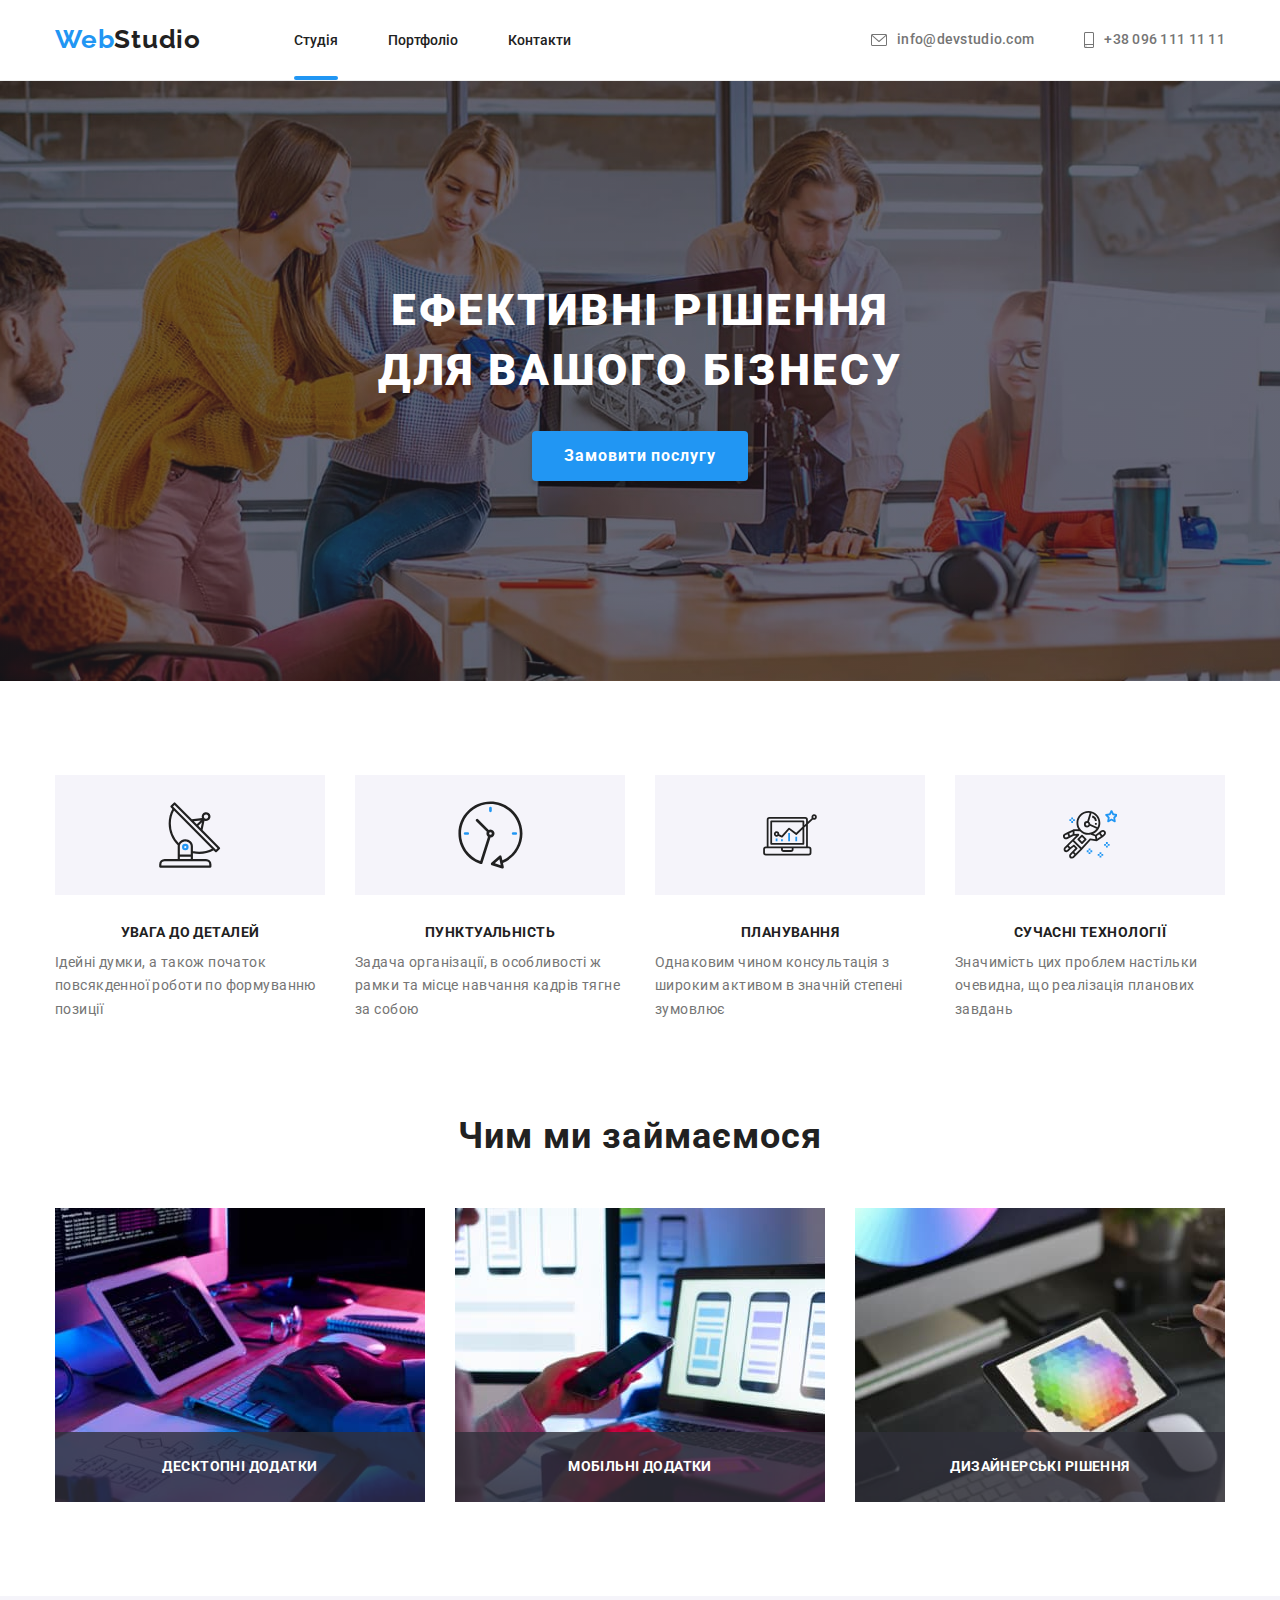
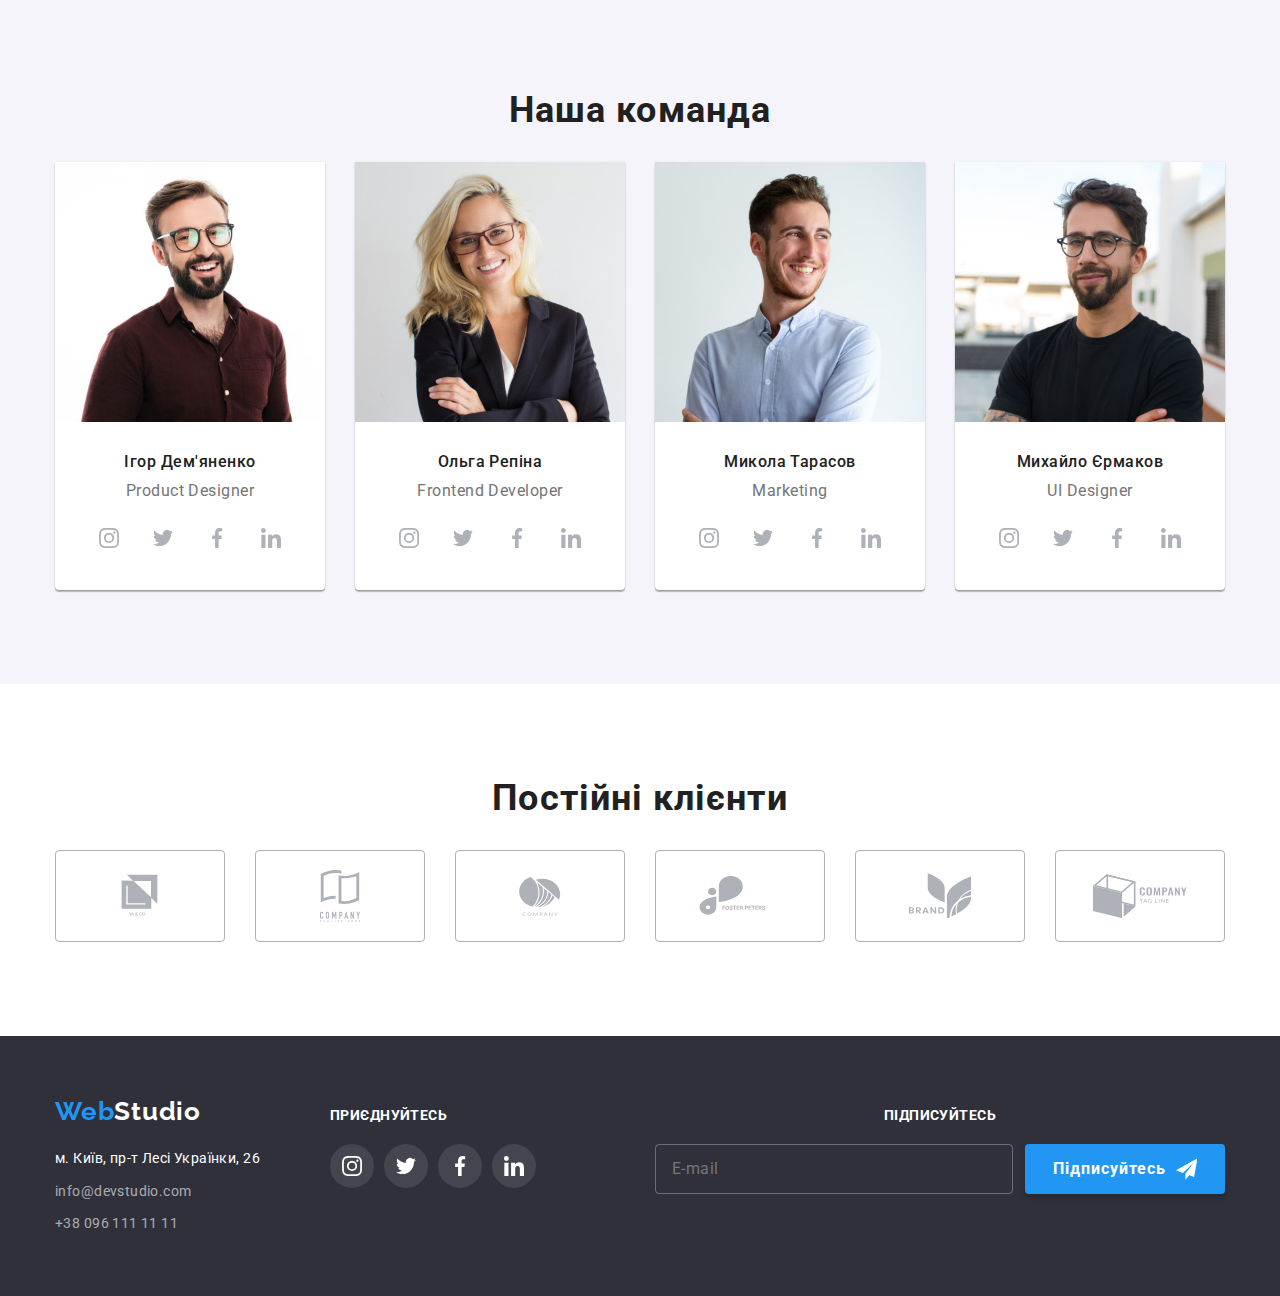
==== commit bf5107c6: "5" ====
--- a/index.html
+++ b/index.html
@@ -17,10 +17,9 @@
     <header class="page-header">
         <div class="container page-header__container">
             <a href="./index.html" class="logo">Web<span class="logo--header">Studio</span></a>
-            <button type="button" class="mobile-menu is-open">
+            <button type="button" class="menu-button">
                 <svg width="40" height="40">
-                    <use class="mobile-menu__icon-menu" href="./images/icons.svg#icon-mobile-menu"></use>
-                    <use class="mobile-menu__icon-close" href="./images/icons.svg#icon-mobile-menu-close"></use>
+                    <use class="menu-button__icon-menu" href="./images/icons.svg#icon-mobile-menu"></use>
                 </svg>
             </button>
             <nav>
@@ -48,6 +47,50 @@
                     </a>
                 </li>
             </ul>
+            <div class="mobile-menu is-hidden">
+                <div class="container">
+                    <div>
+                        <button type="button" class="menu-button">
+                            <svg width="40" height="40">
+                                <use class="menu-button__icon-close" href="./images/icons.svg#icon-mobile-menu-close"></use>
+                            </svg>
+                        </button>
+                        <nav>
+                            <ul class="mobile-nav">
+                                <li class="mobile-nav__item"><a href="./index.html" class="mobile-nav__link mobile__item--active">Студія</a></li>
+                                <li class="mobile-nav__item"><a href="./portfolio.html" class="mobile-nav__link">Портфоліо</a></li>
+                                <li class="mobile-nav__item"><a href="#" class="mobile-nav__link">Контакти</a></li>
+                            </ul>
+                        </nav>
+                    </div>
+                    <div>
+                        <ul class="mobile-contact-header">
+                            <li class="mobile-contact-header__item">
+                                <a href="tel:+380961111111" class="mobile-menu__phone">
+                                    <!-- <svg class="contact-header__icon" width="10" height="16">
+                                        <use href="./images/icons.svg#icon-smartphone"></use>
+                                    </svg> -->
+                                    +38 096 111 11 11
+                                </a>
+                            </li>
+                            <li class="mobile-contact-header__item">
+                                <a href="mailto:info@devstudio.com" class="mobile-menu__mail">
+                                    <!-- <svg class="mobile-contact-header__icon" width="16" height="12">
+                                        <use href="./images/icons.svg#icon-envelope"></use>
+                                    </svg> -->
+                                    info@devstudio.com
+                                </a>
+                            </li>
+                        </ul>
+                        <ul class="mobile-menu__social-list">
+                            <a href="#" class="mobile-menu__social-link">Instagram</a>
+                            <a href="#" class="mobile-menu__social-link">Twitter</a>
+                            <a href="#" class="mobile-menu__social-link">Facebook</a>
+                            <a href="#" class="mobile-menu__social-link">Linkedin</a>
+                        </ul>
+                    </div>
+                </div>
+            </div>
         </div>
     </header>
     <!-- Основна частина     -->
@@ -461,6 +504,6 @@
     <!-- Скрипт для модального вікна -->
     <script src="./js/modal.js"></script>
     <!-- Скрипт для мобільного меню -->
-    <script src="./js/mobille-menu"></script>
+    <script src="./js/mobille-menu.js"></script>
 </body>
 </html>--- a/css/main.min.css
+++ b/css/main.min.css
@@ -1 +1 @@
-body{font-family:"Roboto",sans-serif;color:#212121}h1,h2,h3,p{margin:0}ul{margin:0;padding:0;list-style:none}img{display:block;max-width:100%;height:auto}.container{padding-left:15px;padding-right:15px;margin-left:auto;margin-right:auto}@media screen and (min-width: 480px){.container{width:480px}}@media screen and (min-width: 768px){.container{width:768px}}@media screen and (min-width: 1200px){.container{width:1200px}}.section{padding:60px 0}@media screen and (min-width: 1200px){.section{padding:94px 0}}.visually-hidden{position:absolute;width:1px;height:1px;margin:-1px;border:0;padding:0;white-space:nowrap;-webkit-clip-path:inset(100%);clip-path:inset(100%);clip:rect(0 0 0 0);overflow:hidden}.second-title{color:#212121;font-weight:700;font-size:36px;line-height:1.16;letter-spacing:.03em;text-align:center;margin-bottom:30px;padding:0}.address{margin-top:20px}.address__item:nth-child(n+2){margin-top:9px}.address__place{color:#fff;text-decoration:none;font-style:normal;font-size:14px;line-height:1.71;letter-spacing:.03em}.address__contact{color:rgba(255,255,255,.6);text-decoration:none;font-style:normal;font-size:14px;line-height:1.71;letter-spacing:.03em}.footer{background-color:#2f303a;padding:60px 0}@media screen and (min-width: 1200px){.footer__container{display:-webkit-box;display:-ms-flexbox;display:flex}}@media screen and (max-width: 767px){.footer__container{text-align:center}}@media screen and (min-width: 768px){.address-and-join{display:-webkit-box;display:-ms-flexbox;display:flex}}@media screen and (min-width: 768px)and (max-width: 1199px){.address-and-join{margin-left:61px}}.join{margin-top:60px}@media screen and (min-width: 768px){.join{margin-left:165px;margin-top:5px}}@media screen and (min-width: 1200px){.join{margin-left:70px;margin-top:12px}}.join__title{font-family:"Roboto",sans-serif;font-style:normal;font-weight:700;font-size:14px;line-height:1.14;letter-spacing:.03em;text-transform:uppercase;color:#fff;margin-bottom:20px}.join__list{display:-webkit-box;display:-ms-flexbox;display:flex;-webkit-box-pack:center;-ms-flex-pack:center;justify-content:center}.join__item{width:44px;height:44px;margin-right:10px}.join__item:nth-child(4){margin-right:0px}.join__social-link{color:#fff;width:100%;height:100%;display:-webkit-box;display:-ms-flexbox;display:flex;-webkit-box-align:center;-ms-flex-align:center;align-items:center;-webkit-box-pack:center;-ms-flex-pack:center;justify-content:center;border-radius:50%;background:rgba(255,255,255,.1);-webkit-transition:background-color 250ms cubic-bezier(0.4, 0, 0.2, 1);transition:background-color 250ms cubic-bezier(0.4, 0, 0.2, 1)}.join__social-link:hover,.join__social-link:focus{background-color:#2196f3}.join__icon{fill:#fff}.logo{display:inline-block;font-family:"Raleway",sans-serif;color:#2196f3;text-decoration:none;font-weight:700;font-size:26px;line-height:1.19;letter-spacing:.03em}@media screen and (max-width: 767px){.logo{padding-top:16px;padding-bottom:16px}}@media screen and (min-width: 768px){.logo{padding:24px 0 25px 0}}.logo--header{color:#212121}.logo--footer{color:#fff}.footer__logo{padding-top:0px;padding-bottom:0px}.page-header{border-bottom:1px solid #eee}.page-header__container{position:relative}@media screen and (min-width: 768px){.page-header__container{display:-webkit-box;display:-ms-flexbox;display:flex;-webkit-box-align:center;-ms-flex-align:center;align-items:center}}.contact-header__link{color:#757575;text-decoration:none;font-weight:500;font-size:14px;line-height:1.14;letter-spacing:.02em;display:-webkit-box;display:-ms-flexbox;display:flex;-webkit-transition:color 250ms cubic-bezier(0.4, 0, 0.2, 1);transition:color 250ms cubic-bezier(0.4, 0, 0.2, 1)}.contact-header__link:hover,.contact-header__link:focus{color:#2196f3}.contact-header{margin:0 0 0 auto}@media screen and (min-width: 1200px){.contact-header{display:-webkit-box;display:-ms-flexbox;display:flex}}.contact-header__icon{-ms-flex-item-align:center;align-self:center;margin-right:10px;fill:currentColor}@media screen and (min-width: 768px)and (max-width: 1199px){.contact-header__item:not(:first-child){margin-top:10px}}@media screen and (min-width: 1200px){.contact-header__item:not(:first-child){margin-left:50px}}.mobile-menu{display:-webkit-inline-box;display:-ms-inline-flexbox;display:inline-flex;position:absolute;top:10px;right:15px;padding:0;border:0;background-color:rgba(0,0,0,0)}.mobile-menu__icon-close{display:none}.is-open .mobile-menu__icon-close{display:block}.is-open .mobile-menu__icon-menu{display:none}@media screen and (min-width: 768px){.site-nav{display:-webkit-box;display:-ms-flexbox;display:flex;margin:0 0 0 93px}}@media screen and (min-width: 768px){.site-nav__item:not(:first-child){margin-left:50px}}.site-nav__link{position:relative;color:#212121;text-decoration:none;font-weight:500;font-size:14px;line-height:1.14;text-decoration:none;padding:32px 0px;-webkit-transition:color 250ms cubic-bezier(0.4, 0, 0.2, 1);transition:color 250ms cubic-bezier(0.4, 0, 0.2, 1)}.site-nav__link:hover,.site-nav__link:focus{color:#2196f3}@media screen and (min-width: 768px){.site-nav__item--active::after{position:absolute;bottom:0;display:block;content:"";width:100%;height:4px;background-color:#2196f3;border-radius:2px}}.subscription{margin-left:auto}@media screen and (max-width: 1199px){.subscription{margin-top:60px}}@media screen and (min-width: 1200px){.subscription{margin-top:12px}}@media screen and (min-width: 1200px){.subscription__form{display:-webkit-box;display:-ms-flexbox;display:flex}}.subscription__label{display:-webkit-box;display:-ms-flexbox;display:flex;-webkit-box-pack:center;-ms-flex-pack:center;justify-content:center;height:50px}@media screen and (max-width: 1199px){.subscription__label{margin-bottom:20px}}@media screen and (min-width: 1200px){.subscription__label{margin-right:12px}}.subcription__input{width:100%;border:1px solid rgba(255,255,255,.3);border-radius:4px;outline:none;background-color:rgba(0,0,0,0);font-family:"Roboto",sans-serif;font-weight:400;font-size:16px;line-height:1.25;letter-spacing:.03em;color:rgba(255,255,255,.6);padding:15px 16px}@media screen and (min-width: 768px){.subcription__input{width:450px}}@media screen and (min-width: 1200px){.subcription__input{width:358px}}.subscription__button{display:-webkit-box;display:-ms-flexbox;display:flex;-webkit-box-align:center;-ms-flex-align:center;align-items:center;max-width:200px;height:50px;margin-left:auto;margin-right:auto;background-color:#2196f3;padding:10px 28px;-webkit-box-shadow:0px 4px 4px rgba(0,0,0,.15);box-shadow:0px 4px 4px rgba(0,0,0,.15);border-radius:4px;border:none;cursor:pointer}.subscription__button-title{font-family:"Roboto",sans-serif;font-weight:700;font-size:16px;line-height:1.88;letter-spacing:.06em;color:#fff;margin-right:10px}.subscription__title{font-family:"Roboto",sans-serif;font-style:normal;font-weight:700;font-size:14px;line-height:1.14;letter-spacing:.03em;text-transform:uppercase;color:#fff;margin-bottom:20px;text-align:center}.activities-section{display:none;padding:0 0 94px 0}@media screen and (min-width: 1200px){.activities-section{display:block}}.activities{display:-webkit-box;display:-ms-flexbox;display:flex;margin:50px 0 0 0}.activities__item{position:relative}.activities__item:not(:first-child){margin-left:30px}.activities__thumb{display:-webkit-box;display:-ms-flexbox;display:flex;-webkit-box-pack:center;-ms-flex-pack:center;justify-content:center;-webkit-box-align:center;-ms-flex-align:center;align-items:center;position:absolute;bottom:0;left:0;width:100%;height:70px;background:rgba(47,48,58,.8)}.activities__text{text-transform:uppercase;font-family:"Roboto",sans-serif;font-weight:700;font-size:14px;line-height:1.14;text-align:center;letter-spacing:.03em;color:#fff}.clients{display:-webkit-box;display:-ms-flexbox;display:flex;-ms-flex-wrap:wrap;flex-wrap:wrap;margin:-15px}.clients__item{-ms-flex-preferred-size:calc((100% - 60px)/2);flex-basis:calc((100% - 60px)/2);height:92px;margin:15px}@media screen and (min-width: 768px){.clients__item{-ms-flex-preferred-size:calc((100% - 90px)/3);flex-basis:calc((100% - 90px)/3)}}@media screen and (min-width: 1200px){.clients__item{-ms-flex-preferred-size:calc((100% - 180px)/6);flex-basis:calc((100% - 180px)/6)}}.clients__link{color:#afb1b8;width:100%;height:100%;display:-webkit-box;display:-ms-flexbox;display:flex;-webkit-box-align:center;-ms-flex-align:center;align-items:center;-webkit-box-pack:center;-ms-flex-pack:center;justify-content:center;border:1px solid #afb1b8;border-radius:4px;-webkit-transition:color 250ms cubic-bezier(0.4, 0, 0.2, 1),border-color 250ms cubic-bezier(0.4, 0, 0.2, 1);transition:color 250ms cubic-bezier(0.4, 0, 0.2, 1),border-color 250ms cubic-bezier(0.4, 0, 0.2, 1)}.clients__link:hover,.clients__link:focus{border-color:#2196f3;color:#2196f3}.clients__icon{fill:currentColor}@media screen and (min-width: 768px){.features{display:-webkit-box;display:-ms-flexbox;display:flex;-ms-flex-wrap:wrap;flex-wrap:wrap;margin:-15px}}.features__thumb{background-color:#f5f4fa;padding:25px auto;height:120px;display:-webkit-box;display:-ms-flexbox;display:flex;-webkit-box-align:center;-ms-flex-align:center;align-items:center;-webkit-box-pack:center;-ms-flex-pack:center;justify-content:center;margin-bottom:30px}.features__icon{fill:#212121}.features__title{color:#212121;font-weight:700;font-size:14px;line-height:1.14;letter-spacing:.03em;text-transform:uppercase;text-align:center}.features__text{color:#757575;font-size:14px;line-height:1.71;letter-spacing:.03em;margin-top:10px}@media screen and (max-width: 767px){.features__item:not(:first-child){margin-top:30px}}@media screen and (min-width: 768px){.features__item{-ms-flex-preferred-size:calc((100% - 60px)/2);flex-basis:calc((100% - 60px)/2);margin:15px}}@media screen and (min-width: 1200px){.features__item{-ms-flex-preferred-size:calc((100% - 120px)/4);flex-basis:calc((100% - 120px)/4)}}.hero{padding-top:118px;padding-bottom:118px}@media screen and (min-width: 1200px){.hero{padding-top:200px;padding-bottom:200px}}.overlay{max-width:480px;max-height:400px;margin:0 auto;background-image:-webkit-gradient(linear, left top, right top, from(rgba(47, 48, 58, 0.4)), to(rgba(47, 48, 58, 0.4))),url("../images/hero-mobile-min.jpg");background-image:linear-gradient(to right, rgba(47, 48, 58, 0.4), rgba(47, 48, 58, 0.4)),url("../images/hero-mobile-min.jpg");background-repeat:no-repeat;background-position:center;background-size:480px 400px}@media(min-device-pixel-ratio: 2),(-webkit-min-device-pixel-ratio: 2),(min-resolution: 192dpi),(min-resolution: 2dppx){.overlay{background-image:-webkit-gradient(linear, left top, right top, from(rgba(47, 48, 58, 0.4)), to(rgba(47, 48, 58, 0.4))),url("../images/hero-mobile@2x-min.jpg");background-image:linear-gradient(to right, rgba(47, 48, 58, 0.4), rgba(47, 48, 58, 0.4)),url("../images/hero-mobile@2x-min.jpg")}}@media screen and (min-width: 768px){.overlay{max-width:768px;background-image:-webkit-gradient(linear, left top, right top, from(rgba(47, 48, 58, 0.4)), to(rgba(47, 48, 58, 0.4))),url("../images/hero-tablet-min.jpg");background-image:linear-gradient(to right, rgba(47, 48, 58, 0.4), rgba(47, 48, 58, 0.4)),url("../images/hero-tablet-min.jpg");background-size:768px 400px}}@media screen and (min-width: 768px)and (min-device-pixel-ratio: 2),screen and (min-width: 768px)and (-webkit-min-device-pixel-ratio: 2),screen and (min-width: 768px)and (min-resolution: 192dpi),screen and (min-width: 768px)and (min-resolution: 2dppx){.overlay{background-image:-webkit-gradient(linear, left top, right top, from(rgba(47, 48, 58, 0.4)), to(rgba(47, 48, 58, 0.4))),url("../images/hero-tablet@2x-min.jpg");background-image:linear-gradient(to right, rgba(47, 48, 58, 0.4), rgba(47, 48, 58, 0.4)),url("../images/hero-tablet@2x-min.jpg")}}@media screen and (min-width: 1200px){.overlay{max-width:1600px;max-height:600px;background-image:-webkit-gradient(linear, left top, right top, from(rgba(47, 48, 58, 0.4)), to(rgba(47, 48, 58, 0.4))),url("../images/hero-desktop-min.jpg");background-image:linear-gradient(to right, rgba(47, 48, 58, 0.4), rgba(47, 48, 58, 0.4)),url("../images/hero-desktop-min.jpg");background-size:1600px 600px}}@media screen and (min-width: 1200px)and (min-device-pixel-ratio: 2),screen and (min-width: 1200px)and (-webkit-min-device-pixel-ratio: 2),screen and (min-width: 1200px)and (min-resolution: 192dpi),screen and (min-width: 1200px)and (min-resolution: 2dppx){.overlay{background-image:-webkit-gradient(linear, left top, right top, from(rgba(47, 48, 58, 0.4)), to(rgba(47, 48, 58, 0.4))),url("../images/hero-desktop@2x-min.jpg");background-image:linear-gradient(to right, rgba(47, 48, 58, 0.4), rgba(47, 48, 58, 0.4)),url("../images/hero-desktop@2x-min.jpg")}}.hero__title{color:#fff;text-align:center;font-weight:900;font-size:26px;line-height:1.62;letter-spacing:.06em;margin:0}@media screen and (min-width: 1200px){.hero__title{font-size:44px;line-height:1.36}}.hero__button{display:block;cursor:pointer;background:#2196f3;color:#fff;padding:10px 32px;font-weight:700;font-size:16px;line-height:1.875;letter-spacing:.06em;border:0;border-radius:4px;-webkit-box-shadow:0px 4px 4px rgba(0,0,0,.15);box-shadow:0px 4px 4px rgba(0,0,0,.15);margin:30px auto 0 auto}.backdrop{position:fixed;top:0;left:0;width:100%;height:100%;background-color:rgba(0,0,0,.2);opacity:1;-webkit-transition:opacity 1000ms cubic-bezier(0.4, 0, 0.2, 1);transition:opacity 1000ms cubic-bezier(0.4, 0, 0.2, 1)}.is-hidden{opacity:0;pointer-events:none}.is-hidden .modal{-webkit-transform:translate(-50%, -50%) scale(0.5);transform:translate(-50%, -50%) scale(0.5)}.modal{background-color:#fff;position:absolute;top:50%;left:50%;-webkit-transform:translate(-50%, -50%) scale(1);transform:translate(-50%, -50%) scale(1);-webkit-transition:-webkit-transform 1000ms cubic-bezier(0.4, 0, 0.2, 1);transition:-webkit-transform 1000ms cubic-bezier(0.4, 0, 0.2, 1);transition:transform 1000ms cubic-bezier(0.4, 0, 0.2, 1);transition:transform 1000ms cubic-bezier(0.4, 0, 0.2, 1), -webkit-transform 1000ms cubic-bezier(0.4, 0, 0.2, 1);padding:40px}.modal__button-close{display:-webkit-box;display:-ms-flexbox;display:flex;-webkit-box-pack:center;-ms-flex-pack:center;justify-content:center;-webkit-box-align:center;-ms-flex-align:center;align-items:center;position:absolute;top:8px;right:8px;width:30px;height:30px;padding:0px;margin:0px;border:1px solid rgba(0,0,0,.1);border-radius:50%;background-color:#fff;cursor:pointer;color:#212121}.modal__icon-close{fill:currentColor;-webkit-transition:fill 250ms cubic-bezier(0.4, 0, 0.2, 1);transition:fill 250ms cubic-bezier(0.4, 0, 0.2, 1)}.modal__icon-close:hover,.modal__icon-close:focus{fill:#2196f3}.modal__title{font-family:"Roboto",sans-serif;font-weight:700;font-size:20px;line-height:1.15;text-align:center;letter-spacing:.03em;color:#212121;margin-bottom:12px}.modal__label{display:-webkit-box;display:-ms-flexbox;display:flex;-webkit-box-orient:vertical;-webkit-box-direction:normal;-ms-flex-direction:column;flex-direction:column}.modal__label-title{font-family:"Roboto",sans-serif;font-weight:400;font-size:12px;line-height:1.16;letter-spacing:.01em;margin-bottom:4px;color:#757575}.modal__input{width:100%;border:1px solid rgba(33,33,33,.2);border-radius:4px;height:40px;padding:12px 42px;outline:none;-webkit-transition:border 250ms cubic-bezier(0.4, 0, 0.2, 1);transition:border 250ms cubic-bezier(0.4, 0, 0.2, 1)}.modal__label:hover .modal__input{border-color:#2196f3;cursor:pointer}.modal__label:focus .modal__input{border-color:#2196f3;cursor:pointer}.modal__input:focus-within{border-color:#2196f3}.comment{height:120px;padding:12px 16px}.modal__input-placeholder{display:block;position:absolute;top:13px;left:16px;font-family:"Roboto",sans-serif;font-weight:400;font-size:12px;line-height:1.16;letter-spacing:.01em;color:rgba(117,117,117,.5)}.comment:not(:-moz-placeholder-shown)~.modal__input-placeholder{display:none}.comment:not(:-ms-input-placeholder)~.modal__input-placeholder{display:none}.comment:not(:placeholder-shown)~.modal__input-placeholder{display:none}.modal__label-field{position:relative;margin-bottom:10px}.modal__label-icon{position:absolute;left:15px;top:50%;-webkit-transform:translateY(-50%);transform:translateY(-50%);-webkit-transition:fill 250ms cubic-bezier(0.4, 0, 0.2, 1);transition:fill 250ms cubic-bezier(0.4, 0, 0.2, 1)}.modal__label:hover .modal__label-icon{fill:#2196f3;cursor:pointer}.modal__input:focus-within+.modal__label-icon{fill:#2196f3}textarea{resize:none;font-family:"Roboto",sans-serif;font-weight:400;font-size:12px;line-height:1.16;letter-spacing:.01em}.modal__textarea-field{position:relative}.modal__rules-label{display:-webkit-box;display:-ms-flexbox;display:flex;-webkit-box-align:center;-ms-flex-align:center;align-items:center;-webkit-box-pack:center;-ms-flex-pack:center;justify-content:center;margin-top:20px;margin-left:auto;margin-right:auto}.modal__rules-checkbox{height:15px;width:16px}.modal__rules-icon{margin-right:7px;border-radius:2px;border:2px solid #212121}.modal__rules-checkbox:checked+.modal__rules-icon{background-color:#2196f3;border-color:#2196f3}.modal__rules-text{font-family:"Roboto",sans-serif;font-weight:400;font-size:14px;line-height:1.71;letter-spacing:.03em;color:#757575;margin-right:5px}.modal__rules-link{font-family:"Roboto",sans-serif;font-weight:400;font-size:14px;line-height:1.71;letter-spacing:.03em;color:#2196f3}.modal__button{display:block;padding:10px 56px;border:none;background:#188ce8;-webkit-box-shadow:0px 4px 4px rgba(0,0,0,.15);box-shadow:0px 4px 4px rgba(0,0,0,.15);border-radius:4px;margin-top:30px;margin-left:auto;margin-right:auto;font-family:"Roboto",sans-serif;font-weight:700;font-size:16px;line-height:1.88;letter-spacing:.06em;color:#fff;cursor:pointer}.team{background-color:#f5f4fa}@media screen and (min-width: 768px){.team-list{display:-webkit-box;display:-ms-flexbox;display:flex;-ms-flex-wrap:wrap;flex-wrap:wrap;margin:-15px}}.worker{background-color:#fff;border-radius:0px 0px 4px 4px;-webkit-box-shadow:0px 1px 3px rgba(0,0,0,.12),0px 1px 1px rgba(0,0,0,.14),0px 2px 1px rgba(0,0,0,.2);box-shadow:0px 1px 3px rgba(0,0,0,.12),0px 1px 1px rgba(0,0,0,.14),0px 2px 1px rgba(0,0,0,.2)}@media screen and (max-width: 767px){.worker:not(:last-child){margin-bottom:30px}}@media screen and (min-width: 768px){.worker{-ms-flex-preferred-size:calc((100% - 60px)/2);flex-basis:calc((100% - 60px)/2);margin:15px}}@media screen and (min-width: 1200px){.worker{-ms-flex-preferred-size:calc((100% - 120px)/4);flex-basis:calc((100% - 120px)/4)}}.worker__thumb{padding:30px 0}.worker__name{color:#212121;font-weight:500;font-size:16px;line-height:1.1875;letter-spacing:.03em;text-align:center;margin-bottom:10px}.worker__position{color:#757575;font-size:16px;line-height:1.19;letter-spacing:.03em;text-align:center;margin-bottom:16px}.worker__social-link-list{display:-webkit-box;display:-ms-flexbox;display:flex;-webkit-box-pack:center;-ms-flex-pack:center;justify-content:center}.worker__social-link-item{width:44px;height:44px;margin-right:10px}.worker__social-link-item:nth-child(4){margin-right:0px}.worker__social-link{color:#afb1b8;width:100%;height:100%;display:-webkit-box;display:-ms-flexbox;display:flex;-webkit-box-align:center;-ms-flex-align:center;align-items:center;-webkit-box-pack:center;-ms-flex-pack:center;justify-content:center;border-radius:50%;-webkit-transition:color 250ms cubic-bezier(0.4, 0, 0.2, 1),background-color 250ms cubic-bezier(0.4, 0, 0.2, 1);transition:color 250ms cubic-bezier(0.4, 0, 0.2, 1),background-color 250ms cubic-bezier(0.4, 0, 0.2, 1)}.worker__social-link:hover,.worker__social-link:focus{background-color:#2196f3;color:#fff}.worker__social-link-icon{fill:currentColor}.filtrs{display:-webkit-box;display:-ms-flexbox;display:flex;-ms-flex-wrap:wrap;flex-wrap:wrap;-webkit-box-pack:center;-ms-flex-pack:center;justify-content:center;margin-left:-8px}@media screen and (max-width: 767px){.filtrs{-webkit-box-pack:start;-ms-flex-pack:start;justify-content:flex-start;margin-top:-8px;margin-bottom:-8px}}.filtrs__item{margin-left:8px}@media screen and (max-width: 767px){.filtrs__item{margin-top:8px;margin-bottom:8px}}.filtrs__button{cursor:pointer;background-color:#f5f4fa;color:#212121;font-weight:500;font-size:16px;line-height:1.61;letter-spacing:.03em;border-radius:4px;border-color:#fff;border-style:hidden;padding:6px 22px 6px 22px;-webkit-transition:color 250ms cubic-bezier(0.4, 0, 0.2, 1),background-color 250ms cubic-bezier(0.4, 0, 0.2, 1),-webkit-box-shadow 250ms cubic-bezier(0.4, 0, 0.2, 1);transition:color 250ms cubic-bezier(0.4, 0, 0.2, 1),background-color 250ms cubic-bezier(0.4, 0, 0.2, 1),-webkit-box-shadow 250ms cubic-bezier(0.4, 0, 0.2, 1);transition:color 250ms cubic-bezier(0.4, 0, 0.2, 1),background-color 250ms cubic-bezier(0.4, 0, 0.2, 1),box-shadow 250ms cubic-bezier(0.4, 0, 0.2, 1);transition:color 250ms cubic-bezier(0.4, 0, 0.2, 1),background-color 250ms cubic-bezier(0.4, 0, 0.2, 1),box-shadow 250ms cubic-bezier(0.4, 0, 0.2, 1),-webkit-box-shadow 250ms cubic-bezier(0.4, 0, 0.2, 1)}.filtrs__button:hover,.filtrs__button:focus{background-color:#2196f3;color:#fff;-webkit-box-shadow:0px 1px 1px rgba(0,0,0,.12),0px 4px 4px rgba(0,0,0,.06),1px 4px 6px rgba(0,0,0,.16);box-shadow:0px 1px 1px rgba(0,0,0,.12),0px 4px 4px rgba(0,0,0,.06),1px 4px 6px rgba(0,0,0,.16)}.project-list{margin-top:50px}@media screen and (min-width: 768px){.project-list{display:-webkit-box;display:-ms-flexbox;display:flex;-ms-flex-wrap:wrap;flex-wrap:wrap;margin:-15px}}@media screen and (min-width: 768px){.project-list{margin-top:30px}}@media screen and (min-width: 1200px){.project-list{margin-top:40px}}.project{display:-webkit-box;display:-ms-flexbox;display:flex;-webkit-box-orient:vertical;-webkit-box-direction:normal;-ms-flex-direction:column;flex-direction:column;-webkit-transition:-webkit-box-shadow 250ms cubic-bezier(0.4, 0, 0.2, 1);transition:-webkit-box-shadow 250ms cubic-bezier(0.4, 0, 0.2, 1);transition:box-shadow 250ms cubic-bezier(0.4, 0, 0.2, 1);transition:box-shadow 250ms cubic-bezier(0.4, 0, 0.2, 1), -webkit-box-shadow 250ms cubic-bezier(0.4, 0, 0.2, 1)}.project:hover{-webkit-box-shadow:0px 1px 1px rgba(0,0,0,.12),0px 4px 4px rgba(0,0,0,.06),1px 4px 6px rgba(0,0,0,.16);box-shadow:0px 1px 1px rgba(0,0,0,.12),0px 4px 4px rgba(0,0,0,.06),1px 4px 6px rgba(0,0,0,.16)}@media screen and (max-width: 767px){.project:not(:last-child){margin-bottom:30px}}@media screen and (min-width: 768px){.project{-ms-flex-preferred-size:calc((100% - 60px)/2);flex-basis:calc((100% - 60px)/2);margin:15px}}@media screen and (min-width: 1200px){.project{-ms-flex-preferred-size:calc((100% - 90px)/3);flex-basis:calc((100% - 90px)/3)}}.project__thumb{-webkit-box-flex:1;-ms-flex-positive:1;flex-grow:1;padding:20px 24px;border-left:1px solid #eee;border-bottom:1px solid #eee;border-right:1px solid #eee}.project__name{color:#212121;font-weight:700;font-size:18px;line-height:2;letter-spacing:.06em;margin-bottom:4px}.project__type{color:#757575;font-size:16px;line-height:1.88;letter-spacing:.03em}.project__image{position:relative;overflow:hidden}.project__image::before{display:inline-block;content:"";position:absolute;width:100%;height:100%;top:0;left:0;background-color:rgba(33,150,243,.9);-webkit-transform:translateY(100%);transform:translateY(100%);-webkit-transition:-webkit-transform 250ms cubic-bezier(0.4, 0, 0.2, 1);transition:-webkit-transform 250ms cubic-bezier(0.4, 0, 0.2, 1);transition:transform 250ms cubic-bezier(0.4, 0, 0.2, 1);transition:transform 250ms cubic-bezier(0.4, 0, 0.2, 1), -webkit-transform 250ms cubic-bezier(0.4, 0, 0.2, 1)}.project:hover .project__image::before{-webkit-transform:translateY(0);transform:translateY(0)}.project__hover-thumb{position:absolute;width:100%;height:100%;padding:63px 24px;top:0;left:0;opacity:0}.project:hover .project__hover-thumb{opacity:1}.project__hover-text{font-family:"Roboto",sans-serif;font-weight:400;font-size:18px;line-height:1.56;letter-spacing:.03em;color:#fff}/*# sourceMappingURL=main.min.css.map */+body{font-family:"Roboto",sans-serif;color:#212121}h1,h2,h3,p{margin:0}ul{margin:0;padding:0;list-style:none}img{display:block;max-width:100%;height:auto}.container{padding-left:15px;padding-right:15px;margin-left:auto;margin-right:auto}@media screen and (min-width: 480px){.container{width:480px}}@media screen and (min-width: 768px){.container{width:768px}}@media screen and (min-width: 1200px){.container{width:1200px}}.section{padding:60px 0}@media screen and (min-width: 1200px){.section{padding:94px 0}}.no-scroll{overflow:hidden}.visually-hidden{position:absolute;width:1px;height:1px;margin:-1px;border:0;padding:0;white-space:nowrap;-webkit-clip-path:inset(100%);clip-path:inset(100%);clip:rect(0 0 0 0);overflow:hidden}.second-title{color:#212121;font-weight:700;font-size:36px;line-height:1.16;letter-spacing:.03em;text-align:center;margin-bottom:30px;padding:0}.address{margin-top:20px}.address__item:nth-child(n+2){margin-top:9px}.address__place{color:#fff;text-decoration:none;font-style:normal;font-size:14px;line-height:1.71;letter-spacing:.03em}.address__contact{color:rgba(255,255,255,.6);text-decoration:none;font-style:normal;font-size:14px;line-height:1.71;letter-spacing:.03em}.footer{background-color:#2f303a;padding:60px 0}@media screen and (min-width: 1200px){.footer__container{display:-webkit-box;display:-ms-flexbox;display:flex}}@media screen and (max-width: 767px){.footer__container{text-align:center}}@media screen and (min-width: 768px){.address-and-join{display:-webkit-box;display:-ms-flexbox;display:flex}}@media screen and (min-width: 768px)and (max-width: 1199px){.address-and-join{margin-left:61px}}.join{margin-top:60px}@media screen and (min-width: 768px){.join{margin-left:165px;margin-top:5px}}@media screen and (min-width: 1200px){.join{margin-left:70px;margin-top:12px}}.join__title{font-family:"Roboto",sans-serif;font-style:normal;font-weight:700;font-size:14px;line-height:1.14;letter-spacing:.03em;text-transform:uppercase;color:#fff;margin-bottom:20px}.join__list{display:-webkit-box;display:-ms-flexbox;display:flex;-webkit-box-pack:center;-ms-flex-pack:center;justify-content:center}.join__item{width:44px;height:44px;margin-right:10px}.join__item:nth-child(4){margin-right:0px}.join__social-link{color:#fff;width:100%;height:100%;display:-webkit-box;display:-ms-flexbox;display:flex;-webkit-box-align:center;-ms-flex-align:center;align-items:center;-webkit-box-pack:center;-ms-flex-pack:center;justify-content:center;border-radius:50%;background:rgba(255,255,255,.1);-webkit-transition:background-color 250ms cubic-bezier(0.4, 0, 0.2, 1);transition:background-color 250ms cubic-bezier(0.4, 0, 0.2, 1)}.join__social-link:hover,.join__social-link:focus{background-color:#2196f3}.join__icon{fill:#fff}.logo{display:inline-block;font-family:"Raleway",sans-serif;color:#2196f3;text-decoration:none;font-weight:700;font-size:26px;line-height:1.19;letter-spacing:.03em}@media screen and (max-width: 767px){.logo{padding-top:16px;padding-bottom:16px}}@media screen and (min-width: 768px){.logo{padding:24px 0 25px 0}}.logo--header{color:#212121}.logo--footer{color:#fff}.footer__logo{padding-top:0px;padding-bottom:0px}.page-header{position:relative;border-bottom:1px solid #eee}.page-header__container{position:relative}@media screen and (min-width: 768px){.page-header__container{display:-webkit-box;display:-ms-flexbox;display:flex;-webkit-box-align:center;-ms-flex-align:center;align-items:center}}.contact-header__link{color:#757575;text-decoration:none;font-weight:500;font-size:14px;line-height:1.14;letter-spacing:.02em;display:-webkit-box;display:-ms-flexbox;display:flex;-webkit-transition:color 250ms cubic-bezier(0.4, 0, 0.2, 1);transition:color 250ms cubic-bezier(0.4, 0, 0.2, 1)}.contact-header__link:hover,.contact-header__link:focus{color:#2196f3}.contact-header{display:none;margin:0 0 0 auto}@media screen and (min-width: 768px){.contact-header{display:block}}@media screen and (min-width: 1200px){.contact-header{display:-webkit-box;display:-ms-flexbox;display:flex}}.contact-header__icon{-ms-flex-item-align:center;align-self:center;margin-right:10px;fill:currentColor}@media screen and (min-width: 768px)and (max-width: 1199px){.contact-header__item:not(:first-child){margin-top:10px}}@media screen and (min-width: 1200px){.contact-header__item:not(:first-child){margin-left:50px}}.menu-button{display:-webkit-inline-box;display:-ms-inline-flexbox;display:inline-flex;position:absolute;top:10px;right:15px;padding:0;border:0;background-color:rgba(0,0,0,0)}@media screen and (min-width: 768px){.menu-button{display:none}}.is-open .menu-button__icon-close{display:block}.is-open .menu-button__icon-menu{display:none}.mobile-menu{position:fixed;top:0;left:0;width:100%;height:100%;display:block;padding:40px 10px;background-color:#fff;z-index:2}.mobile-menu.is-hidden{display:none}.mobile-menu .container{display:-webkit-box;display:-ms-flexbox;display:flex;-webkit-box-orient:vertical;-webkit-box-direction:normal;-ms-flex-direction:column;flex-direction:column;-webkit-box-pack:justify;-ms-flex-pack:justify;justify-content:space-between;height:100%;overflow:auto}.mobile-nav__link{color:#212121;text-decoration:none;font-weight:500;font-size:40px;line-height:1.17;text-decoration:none;letter-spacing:.02em;-webkit-transition:color 250ms cubic-bezier(0.4, 0, 0.2, 1);transition:color 250ms cubic-bezier(0.4, 0, 0.2, 1)}.mobile-nav__link:hover,.mobile-nav__link:focus{color:#2196f3}.mobile-nav__item:not(:first-child){margin-top:32px}.mobile-contact-header{margin-top:32px;margin-bottom:64px}.mobile-contact-header__item:not(:first-child){margin-top:32px}.mobile-menu__phone{font-weight:500;font-size:34px;line-height:1.17;letter-spacing:.02em;color:#2196f3;text-decoration:none}.mobile-menu__mail{font-weight:500;font-size:24px;line-height:1.16;letter-spacing:.02em;color:#757575;text-decoration:none}.mobile-menu__social-list{display:-webkit-box;display:-ms-flexbox;display:flex;margin-top:64px}.mobile-menu__social-link{font-weight:500;font-size:18px;line-height:1.22;letter-spacing:.02em;color:#2196f3;text-decoration:none}.mobile-menu__social-link:not(:first-child){margin-left:10px}.mobile-menu__social-link:not(:last-child){padding-right:10px;border-right:1px solid rgba(33,33,33,.2)}.site-nav{display:none}@media screen and (min-width: 768px){.site-nav{display:-webkit-box;display:-ms-flexbox;display:flex;margin:0 0 0 93px}}@media screen and (min-width: 768px){.site-nav__item:not(:first-child){margin-left:50px}}.site-nav__link{position:relative;color:#212121;text-decoration:none;font-weight:500;font-size:14px;line-height:1.14;text-decoration:none;padding:32px 0px;-webkit-transition:color 250ms cubic-bezier(0.4, 0, 0.2, 1);transition:color 250ms cubic-bezier(0.4, 0, 0.2, 1)}.site-nav__link:hover,.site-nav__link:focus{color:#2196f3}@media screen and (min-width: 768px){.site-nav__item--active::after{position:absolute;bottom:0;display:block;content:"";width:100%;height:4px;background-color:#2196f3;border-radius:2px}}.subscription{margin-left:auto}@media screen and (max-width: 1199px){.subscription{margin-top:60px}}@media screen and (min-width: 1200px){.subscription{margin-top:12px}}@media screen and (min-width: 1200px){.subscription__form{display:-webkit-box;display:-ms-flexbox;display:flex}}.subscription__label{display:-webkit-box;display:-ms-flexbox;display:flex;-webkit-box-pack:center;-ms-flex-pack:center;justify-content:center;height:50px}@media screen and (max-width: 1199px){.subscription__label{margin-bottom:20px}}@media screen and (min-width: 1200px){.subscription__label{margin-right:12px}}.subcription__input{width:100%;border:1px solid rgba(255,255,255,.3);border-radius:4px;outline:none;background-color:rgba(0,0,0,0);font-family:"Roboto",sans-serif;font-weight:400;font-size:16px;line-height:1.25;letter-spacing:.03em;color:rgba(255,255,255,.6);padding:15px 16px}@media screen and (min-width: 768px){.subcription__input{width:450px}}@media screen and (min-width: 1200px){.subcription__input{width:358px}}.subscription__button{display:-webkit-box;display:-ms-flexbox;display:flex;-webkit-box-align:center;-ms-flex-align:center;align-items:center;max-width:200px;height:50px;margin-left:auto;margin-right:auto;background-color:#2196f3;padding:10px 28px;-webkit-box-shadow:0px 4px 4px rgba(0,0,0,.15);box-shadow:0px 4px 4px rgba(0,0,0,.15);border-radius:4px;border:none;cursor:pointer}.subscription__button-title{font-family:"Roboto",sans-serif;font-weight:700;font-size:16px;line-height:1.88;letter-spacing:.06em;color:#fff;margin-right:10px}.subscription__title{font-family:"Roboto",sans-serif;font-style:normal;font-weight:700;font-size:14px;line-height:1.14;letter-spacing:.03em;text-transform:uppercase;color:#fff;margin-bottom:20px;text-align:center}.activities-section{display:none;padding:0 0 94px 0}@media screen and (min-width: 1200px){.activities-section{display:block}}.activities{display:-webkit-box;display:-ms-flexbox;display:flex;margin:50px 0 0 0}.activities__item{position:relative}.activities__item:not(:first-child){margin-left:30px}.activities__thumb{display:-webkit-box;display:-ms-flexbox;display:flex;-webkit-box-pack:center;-ms-flex-pack:center;justify-content:center;-webkit-box-align:center;-ms-flex-align:center;align-items:center;position:absolute;bottom:0;left:0;width:100%;height:70px;background:rgba(47,48,58,.8)}.activities__text{text-transform:uppercase;font-family:"Roboto",sans-serif;font-weight:700;font-size:14px;line-height:1.14;text-align:center;letter-spacing:.03em;color:#fff}.clients{display:-webkit-box;display:-ms-flexbox;display:flex;-ms-flex-wrap:wrap;flex-wrap:wrap;margin:-15px}.clients__item{-ms-flex-preferred-size:calc((100% - 60px)/2);flex-basis:calc((100% - 60px)/2);height:92px;margin:15px}@media screen and (min-width: 768px){.clients__item{-ms-flex-preferred-size:calc((100% - 90px)/3);flex-basis:calc((100% - 90px)/3)}}@media screen and (min-width: 1200px){.clients__item{-ms-flex-preferred-size:calc((100% - 180px)/6);flex-basis:calc((100% - 180px)/6)}}.clients__link{color:#afb1b8;width:100%;height:100%;display:-webkit-box;display:-ms-flexbox;display:flex;-webkit-box-align:center;-ms-flex-align:center;align-items:center;-webkit-box-pack:center;-ms-flex-pack:center;justify-content:center;border:1px solid #afb1b8;border-radius:4px;-webkit-transition:color 250ms cubic-bezier(0.4, 0, 0.2, 1),border-color 250ms cubic-bezier(0.4, 0, 0.2, 1);transition:color 250ms cubic-bezier(0.4, 0, 0.2, 1),border-color 250ms cubic-bezier(0.4, 0, 0.2, 1)}.clients__link:hover,.clients__link:focus{border-color:#2196f3;color:#2196f3}.clients__icon{fill:currentColor}@media screen and (min-width: 768px){.features{display:-webkit-box;display:-ms-flexbox;display:flex;-ms-flex-wrap:wrap;flex-wrap:wrap;margin:-15px}}.features__thumb{background-color:#f5f4fa;padding:25px auto;height:120px;display:-webkit-box;display:-ms-flexbox;display:flex;-webkit-box-align:center;-ms-flex-align:center;align-items:center;-webkit-box-pack:center;-ms-flex-pack:center;justify-content:center;margin-bottom:30px}.features__icon{fill:#212121}.features__title{color:#212121;font-weight:700;font-size:14px;line-height:1.14;letter-spacing:.03em;text-transform:uppercase;text-align:center}.features__text{color:#757575;font-size:14px;line-height:1.71;letter-spacing:.03em;margin-top:10px}@media screen and (max-width: 767px){.features__item:not(:first-child){margin-top:30px}}@media screen and (min-width: 768px){.features__item{-ms-flex-preferred-size:calc((100% - 60px)/2);flex-basis:calc((100% - 60px)/2);margin:15px}}@media screen and (min-width: 1200px){.features__item{-ms-flex-preferred-size:calc((100% - 120px)/4);flex-basis:calc((100% - 120px)/4)}}.hero{padding-top:118px;padding-bottom:118px}@media screen and (min-width: 1200px){.hero{padding-top:200px;padding-bottom:200px}}.overlay{max-width:480px;max-height:400px;margin:0 auto;background-image:-webkit-gradient(linear, left top, right top, from(rgba(47, 48, 58, 0.4)), to(rgba(47, 48, 58, 0.4))),url("../images/hero-mobile-min.jpg");background-image:linear-gradient(to right, rgba(47, 48, 58, 0.4), rgba(47, 48, 58, 0.4)),url("../images/hero-mobile-min.jpg");background-repeat:no-repeat;background-position:center;background-size:480px 400px}@media(min-device-pixel-ratio: 2),(-webkit-min-device-pixel-ratio: 2),(min-resolution: 192dpi),(min-resolution: 2dppx){.overlay{background-image:-webkit-gradient(linear, left top, right top, from(rgba(47, 48, 58, 0.4)), to(rgba(47, 48, 58, 0.4))),url("../images/hero-mobile@2x-min.jpg");background-image:linear-gradient(to right, rgba(47, 48, 58, 0.4), rgba(47, 48, 58, 0.4)),url("../images/hero-mobile@2x-min.jpg")}}@media screen and (min-width: 768px){.overlay{max-width:768px;background-image:-webkit-gradient(linear, left top, right top, from(rgba(47, 48, 58, 0.4)), to(rgba(47, 48, 58, 0.4))),url("../images/hero-tablet-min.jpg");background-image:linear-gradient(to right, rgba(47, 48, 58, 0.4), rgba(47, 48, 58, 0.4)),url("../images/hero-tablet-min.jpg");background-size:768px 400px}}@media screen and (min-width: 768px)and (min-device-pixel-ratio: 2),screen and (min-width: 768px)and (-webkit-min-device-pixel-ratio: 2),screen and (min-width: 768px)and (min-resolution: 192dpi),screen and (min-width: 768px)and (min-resolution: 2dppx){.overlay{background-image:-webkit-gradient(linear, left top, right top, from(rgba(47, 48, 58, 0.4)), to(rgba(47, 48, 58, 0.4))),url("../images/hero-tablet@2x-min.jpg");background-image:linear-gradient(to right, rgba(47, 48, 58, 0.4), rgba(47, 48, 58, 0.4)),url("../images/hero-tablet@2x-min.jpg")}}@media screen and (min-width: 1200px){.overlay{max-width:1600px;max-height:600px;background-image:-webkit-gradient(linear, left top, right top, from(rgba(47, 48, 58, 0.4)), to(rgba(47, 48, 58, 0.4))),url("../images/hero-desktop-min.jpg");background-image:linear-gradient(to right, rgba(47, 48, 58, 0.4), rgba(47, 48, 58, 0.4)),url("../images/hero-desktop-min.jpg");background-size:1600px 600px}}@media screen and (min-width: 1200px)and (min-device-pixel-ratio: 2),screen and (min-width: 1200px)and (-webkit-min-device-pixel-ratio: 2),screen and (min-width: 1200px)and (min-resolution: 192dpi),screen and (min-width: 1200px)and (min-resolution: 2dppx){.overlay{background-image:-webkit-gradient(linear, left top, right top, from(rgba(47, 48, 58, 0.4)), to(rgba(47, 48, 58, 0.4))),url("../images/hero-desktop@2x-min.jpg");background-image:linear-gradient(to right, rgba(47, 48, 58, 0.4), rgba(47, 48, 58, 0.4)),url("../images/hero-desktop@2x-min.jpg")}}.hero__title{color:#fff;text-align:center;font-weight:900;font-size:26px;line-height:1.62;letter-spacing:.06em;margin:0}@media screen and (min-width: 1200px){.hero__title{font-size:44px;line-height:1.36}}.hero__button{display:block;cursor:pointer;background:#2196f3;color:#fff;padding:10px 32px;font-weight:700;font-size:16px;line-height:1.875;letter-spacing:.06em;border:0;border-radius:4px;-webkit-box-shadow:0px 4px 4px rgba(0,0,0,.15);box-shadow:0px 4px 4px rgba(0,0,0,.15);margin:30px auto 0 auto}.backdrop{position:fixed;top:0;left:0;width:100%;height:100%;background-color:rgba(0,0,0,.2);opacity:1;-webkit-transition:opacity 1000ms cubic-bezier(0.4, 0, 0.2, 1);transition:opacity 1000ms cubic-bezier(0.4, 0, 0.2, 1)}.is-hidden{opacity:0;pointer-events:none}.is-hidden .modal{-webkit-transform:translate(-50%, -50%) scale(0.5);transform:translate(-50%, -50%) scale(0.5)}.modal{background-color:#fff;position:absolute;top:50%;left:50%;-webkit-transform:translate(-50%, -50%) scale(1);transform:translate(-50%, -50%) scale(1);-webkit-transition:-webkit-transform 1000ms cubic-bezier(0.4, 0, 0.2, 1);transition:-webkit-transform 1000ms cubic-bezier(0.4, 0, 0.2, 1);transition:transform 1000ms cubic-bezier(0.4, 0, 0.2, 1);transition:transform 1000ms cubic-bezier(0.4, 0, 0.2, 1), -webkit-transform 1000ms cubic-bezier(0.4, 0, 0.2, 1);padding:40px}.modal__button-close{display:-webkit-box;display:-ms-flexbox;display:flex;-webkit-box-pack:center;-ms-flex-pack:center;justify-content:center;-webkit-box-align:center;-ms-flex-align:center;align-items:center;position:absolute;top:8px;right:8px;width:30px;height:30px;padding:0px;margin:0px;border:1px solid rgba(0,0,0,.1);border-radius:50%;background-color:#fff;cursor:pointer;color:#212121}.modal__icon-close{fill:currentColor;-webkit-transition:fill 250ms cubic-bezier(0.4, 0, 0.2, 1);transition:fill 250ms cubic-bezier(0.4, 0, 0.2, 1)}.modal__icon-close:hover,.modal__icon-close:focus{fill:#2196f3}.modal__title{font-family:"Roboto",sans-serif;font-weight:700;font-size:20px;line-height:1.15;text-align:center;letter-spacing:.03em;color:#212121;margin-bottom:12px}.modal__label{display:-webkit-box;display:-ms-flexbox;display:flex;-webkit-box-orient:vertical;-webkit-box-direction:normal;-ms-flex-direction:column;flex-direction:column}.modal__label-title{font-family:"Roboto",sans-serif;font-weight:400;font-size:12px;line-height:1.16;letter-spacing:.01em;margin-bottom:4px;color:#757575}.modal__input{width:100%;border:1px solid rgba(33,33,33,.2);border-radius:4px;height:40px;padding:12px 42px;outline:none;-webkit-transition:border 250ms cubic-bezier(0.4, 0, 0.2, 1);transition:border 250ms cubic-bezier(0.4, 0, 0.2, 1)}.modal__label:hover .modal__input{border-color:#2196f3;cursor:pointer}.modal__label:focus .modal__input{border-color:#2196f3;cursor:pointer}.modal__input:focus-within{border-color:#2196f3}.comment{height:120px;padding:12px 16px}.modal__input-placeholder{display:block;position:absolute;top:13px;left:16px;font-family:"Roboto",sans-serif;font-weight:400;font-size:12px;line-height:1.16;letter-spacing:.01em;color:rgba(117,117,117,.5)}.comment:not(:-moz-placeholder-shown)~.modal__input-placeholder{display:none}.comment:not(:-ms-input-placeholder)~.modal__input-placeholder{display:none}.comment:not(:placeholder-shown)~.modal__input-placeholder{display:none}.modal__label-field{position:relative;margin-bottom:10px}.modal__label-icon{position:absolute;left:15px;top:50%;-webkit-transform:translateY(-50%);transform:translateY(-50%);-webkit-transition:fill 250ms cubic-bezier(0.4, 0, 0.2, 1);transition:fill 250ms cubic-bezier(0.4, 0, 0.2, 1)}.modal__label:hover .modal__label-icon{fill:#2196f3;cursor:pointer}.modal__input:focus-within+.modal__label-icon{fill:#2196f3}textarea{resize:none;font-family:"Roboto",sans-serif;font-weight:400;font-size:12px;line-height:1.16;letter-spacing:.01em}.modal__textarea-field{position:relative}.modal__rules-label{display:-webkit-box;display:-ms-flexbox;display:flex;-webkit-box-align:center;-ms-flex-align:center;align-items:center;-webkit-box-pack:center;-ms-flex-pack:center;justify-content:center;margin-top:20px;margin-left:auto;margin-right:auto}.modal__rules-checkbox{height:15px;width:16px}.modal__rules-icon{margin-right:7px;border-radius:2px;border:2px solid #212121}.modal__rules-checkbox:checked+.modal__rules-icon{background-color:#2196f3;border-color:#2196f3}.modal__rules-text{font-family:"Roboto",sans-serif;font-weight:400;font-size:14px;line-height:1.71;letter-spacing:.03em;color:#757575;margin-right:5px}.modal__rules-link{font-family:"Roboto",sans-serif;font-weight:400;font-size:14px;line-height:1.71;letter-spacing:.03em;color:#2196f3}.modal__button{display:block;padding:10px 56px;border:none;background:#188ce8;-webkit-box-shadow:0px 4px 4px rgba(0,0,0,.15);box-shadow:0px 4px 4px rgba(0,0,0,.15);border-radius:4px;margin-top:30px;margin-left:auto;margin-right:auto;font-family:"Roboto",sans-serif;font-weight:700;font-size:16px;line-height:1.88;letter-spacing:.06em;color:#fff;cursor:pointer}.team{background-color:#f5f4fa}@media screen and (min-width: 768px){.team-list{display:-webkit-box;display:-ms-flexbox;display:flex;-ms-flex-wrap:wrap;flex-wrap:wrap;margin:-15px}}.worker{background-color:#fff;border-radius:0px 0px 4px 4px;-webkit-box-shadow:0px 1px 3px rgba(0,0,0,.12),0px 1px 1px rgba(0,0,0,.14),0px 2px 1px rgba(0,0,0,.2);box-shadow:0px 1px 3px rgba(0,0,0,.12),0px 1px 1px rgba(0,0,0,.14),0px 2px 1px rgba(0,0,0,.2)}@media screen and (max-width: 767px){.worker:not(:last-child){margin-bottom:30px}}@media screen and (min-width: 768px){.worker{-ms-flex-preferred-size:calc((100% - 60px)/2);flex-basis:calc((100% - 60px)/2);margin:15px}}@media screen and (min-width: 1200px){.worker{-ms-flex-preferred-size:calc((100% - 120px)/4);flex-basis:calc((100% - 120px)/4)}}.worker__thumb{padding:30px 0}.worker__name{color:#212121;font-weight:500;font-size:16px;line-height:1.1875;letter-spacing:.03em;text-align:center;margin-bottom:10px}.worker__position{color:#757575;font-size:16px;line-height:1.19;letter-spacing:.03em;text-align:center;margin-bottom:16px}.worker__social-link-list{display:-webkit-box;display:-ms-flexbox;display:flex;-webkit-box-pack:center;-ms-flex-pack:center;justify-content:center}.worker__social-link-item{width:44px;height:44px;margin-right:10px}.worker__social-link-item:nth-child(4){margin-right:0px}.worker__social-link{color:#afb1b8;width:100%;height:100%;display:-webkit-box;display:-ms-flexbox;display:flex;-webkit-box-align:center;-ms-flex-align:center;align-items:center;-webkit-box-pack:center;-ms-flex-pack:center;justify-content:center;border-radius:50%;-webkit-transition:color 250ms cubic-bezier(0.4, 0, 0.2, 1),background-color 250ms cubic-bezier(0.4, 0, 0.2, 1);transition:color 250ms cubic-bezier(0.4, 0, 0.2, 1),background-color 250ms cubic-bezier(0.4, 0, 0.2, 1)}.worker__social-link:hover,.worker__social-link:focus{background-color:#2196f3;color:#fff}.worker__social-link-icon{fill:currentColor}.filtrs{display:-webkit-box;display:-ms-flexbox;display:flex;-ms-flex-wrap:wrap;flex-wrap:wrap;-webkit-box-pack:center;-ms-flex-pack:center;justify-content:center;margin-left:-8px}@media screen and (max-width: 767px){.filtrs{-webkit-box-pack:start;-ms-flex-pack:start;justify-content:flex-start;margin-top:-8px;margin-bottom:-8px}}.filtrs__item{margin-left:8px}@media screen and (max-width: 767px){.filtrs__item{margin-top:8px;margin-bottom:8px}}.filtrs__button{cursor:pointer;background-color:#f5f4fa;color:#212121;font-weight:500;font-size:16px;line-height:1.61;letter-spacing:.03em;border-radius:4px;border-color:#fff;border-style:hidden;padding:6px 22px 6px 22px;-webkit-transition:color 250ms cubic-bezier(0.4, 0, 0.2, 1),background-color 250ms cubic-bezier(0.4, 0, 0.2, 1),-webkit-box-shadow 250ms cubic-bezier(0.4, 0, 0.2, 1);transition:color 250ms cubic-bezier(0.4, 0, 0.2, 1),background-color 250ms cubic-bezier(0.4, 0, 0.2, 1),-webkit-box-shadow 250ms cubic-bezier(0.4, 0, 0.2, 1);transition:color 250ms cubic-bezier(0.4, 0, 0.2, 1),background-color 250ms cubic-bezier(0.4, 0, 0.2, 1),box-shadow 250ms cubic-bezier(0.4, 0, 0.2, 1);transition:color 250ms cubic-bezier(0.4, 0, 0.2, 1),background-color 250ms cubic-bezier(0.4, 0, 0.2, 1),box-shadow 250ms cubic-bezier(0.4, 0, 0.2, 1),-webkit-box-shadow 250ms cubic-bezier(0.4, 0, 0.2, 1)}.filtrs__button:hover,.filtrs__button:focus{background-color:#2196f3;color:#fff;-webkit-box-shadow:0px 1px 1px rgba(0,0,0,.12),0px 4px 4px rgba(0,0,0,.06),1px 4px 6px rgba(0,0,0,.16);box-shadow:0px 1px 1px rgba(0,0,0,.12),0px 4px 4px rgba(0,0,0,.06),1px 4px 6px rgba(0,0,0,.16)}.project-list{margin-top:50px}@media screen and (min-width: 768px){.project-list{display:-webkit-box;display:-ms-flexbox;display:flex;-ms-flex-wrap:wrap;flex-wrap:wrap;margin:-15px}}@media screen and (min-width: 768px){.project-list{margin-top:30px}}@media screen and (min-width: 1200px){.project-list{margin-top:40px}}.project{display:-webkit-box;display:-ms-flexbox;display:flex;-webkit-box-orient:vertical;-webkit-box-direction:normal;-ms-flex-direction:column;flex-direction:column;-webkit-transition:-webkit-box-shadow 250ms cubic-bezier(0.4, 0, 0.2, 1);transition:-webkit-box-shadow 250ms cubic-bezier(0.4, 0, 0.2, 1);transition:box-shadow 250ms cubic-bezier(0.4, 0, 0.2, 1);transition:box-shadow 250ms cubic-bezier(0.4, 0, 0.2, 1), -webkit-box-shadow 250ms cubic-bezier(0.4, 0, 0.2, 1)}.project:hover{-webkit-box-shadow:0px 1px 1px rgba(0,0,0,.12),0px 4px 4px rgba(0,0,0,.06),1px 4px 6px rgba(0,0,0,.16);box-shadow:0px 1px 1px rgba(0,0,0,.12),0px 4px 4px rgba(0,0,0,.06),1px 4px 6px rgba(0,0,0,.16)}@media screen and (max-width: 767px){.project:not(:last-child){margin-bottom:30px}}@media screen and (min-width: 768px){.project{-ms-flex-preferred-size:calc((100% - 60px)/2);flex-basis:calc((100% - 60px)/2);margin:15px}}@media screen and (min-width: 1200px){.project{-ms-flex-preferred-size:calc((100% - 90px)/3);flex-basis:calc((100% - 90px)/3)}}.project__thumb{-webkit-box-flex:1;-ms-flex-positive:1;flex-grow:1;padding:20px 24px;border-left:1px solid #eee;border-bottom:1px solid #eee;border-right:1px solid #eee}.project__name{color:#212121;font-weight:700;font-size:18px;line-height:2;letter-spacing:.06em;margin-bottom:4px}.project__type{color:#757575;font-size:16px;line-height:1.88;letter-spacing:.03em}.project__image{position:relative;overflow:hidden}.project__image::before{display:inline-block;content:"";position:absolute;width:100%;height:100%;top:0;left:0;background-color:rgba(33,150,243,.9);-webkit-transform:translateY(100%);transform:translateY(100%);-webkit-transition:-webkit-transform 250ms cubic-bezier(0.4, 0, 0.2, 1);transition:-webkit-transform 250ms cubic-bezier(0.4, 0, 0.2, 1);transition:transform 250ms cubic-bezier(0.4, 0, 0.2, 1);transition:transform 250ms cubic-bezier(0.4, 0, 0.2, 1), -webkit-transform 250ms cubic-bezier(0.4, 0, 0.2, 1)}.project:hover .project__image::before{-webkit-transform:translateY(0);transform:translateY(0)}.project__hover-thumb{position:absolute;width:100%;height:100%;padding:63px 24px;top:0;left:0;opacity:0}.project:hover .project__hover-thumb{opacity:1}.project__hover-text{font-family:"Roboto",sans-serif;font-weight:400;font-size:18px;line-height:1.56;letter-spacing:.03em;color:#fff}/*# sourceMappingURL=main.min.css.map */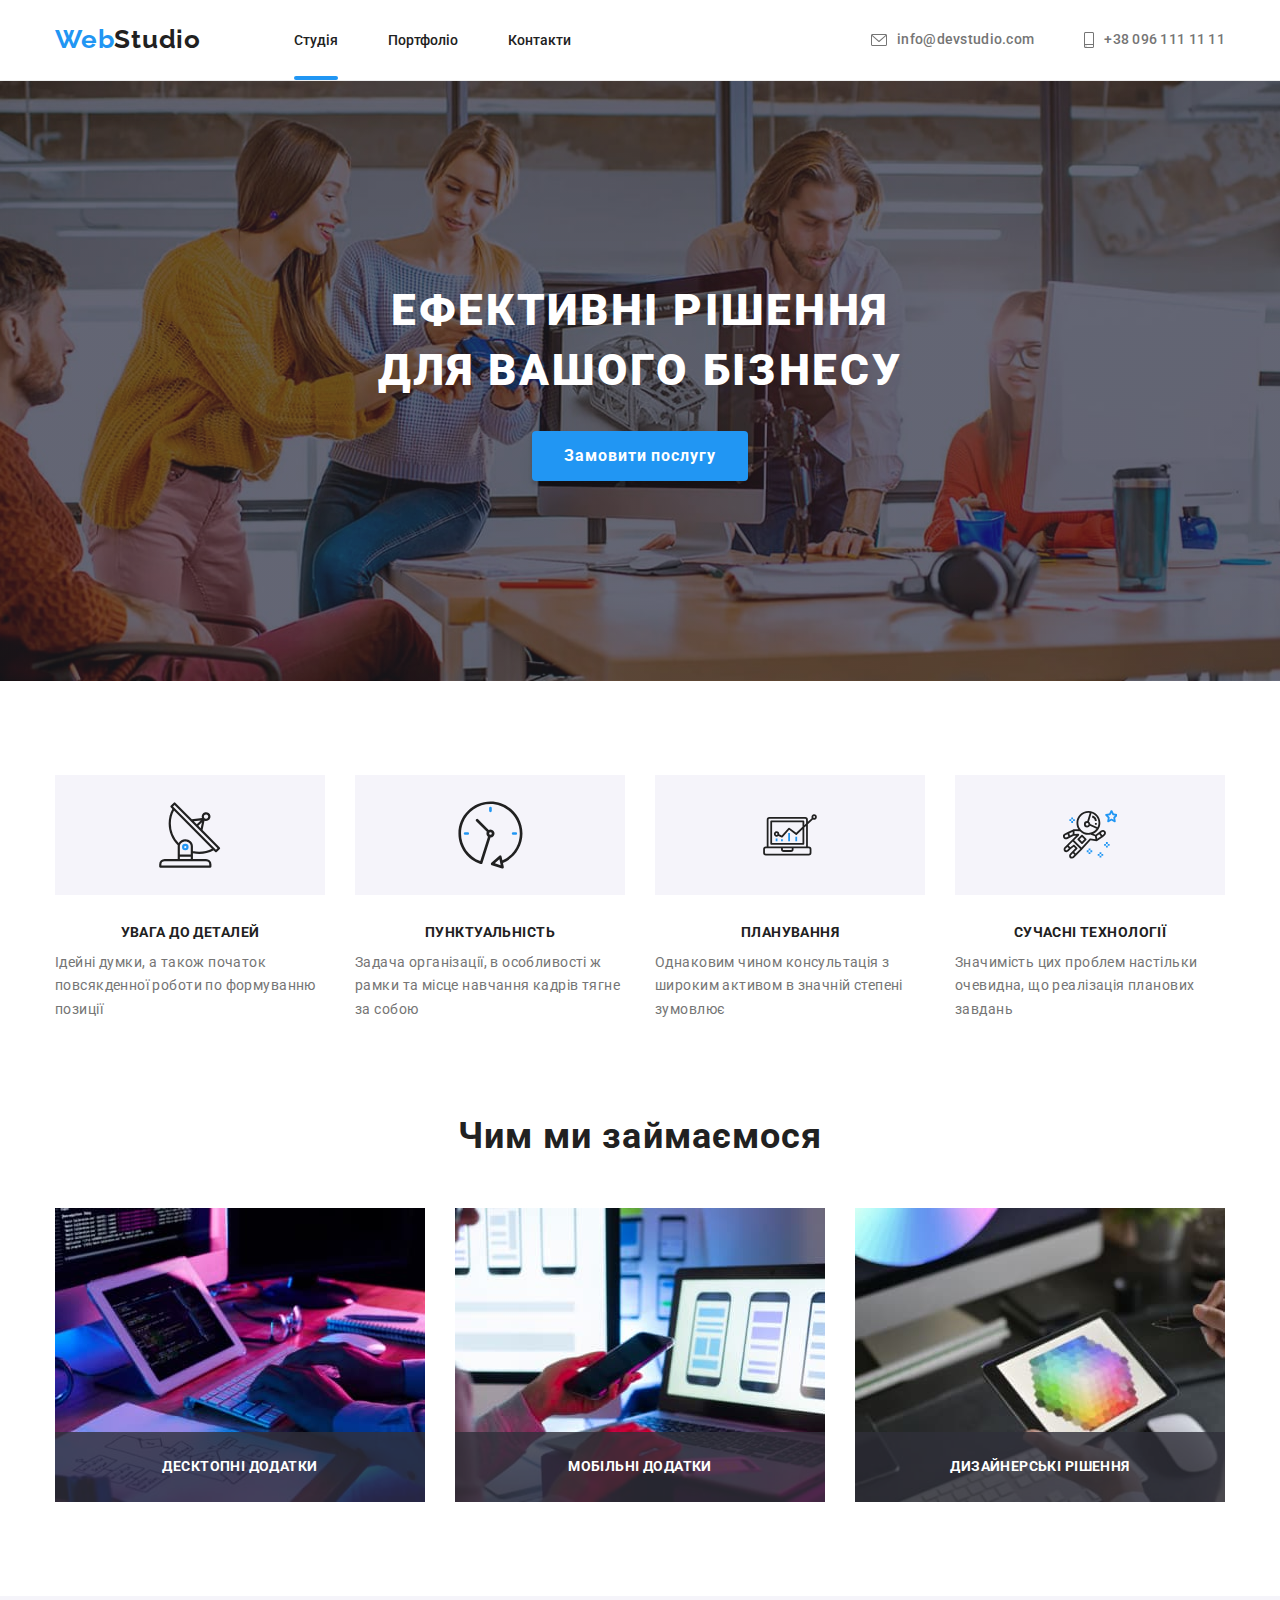
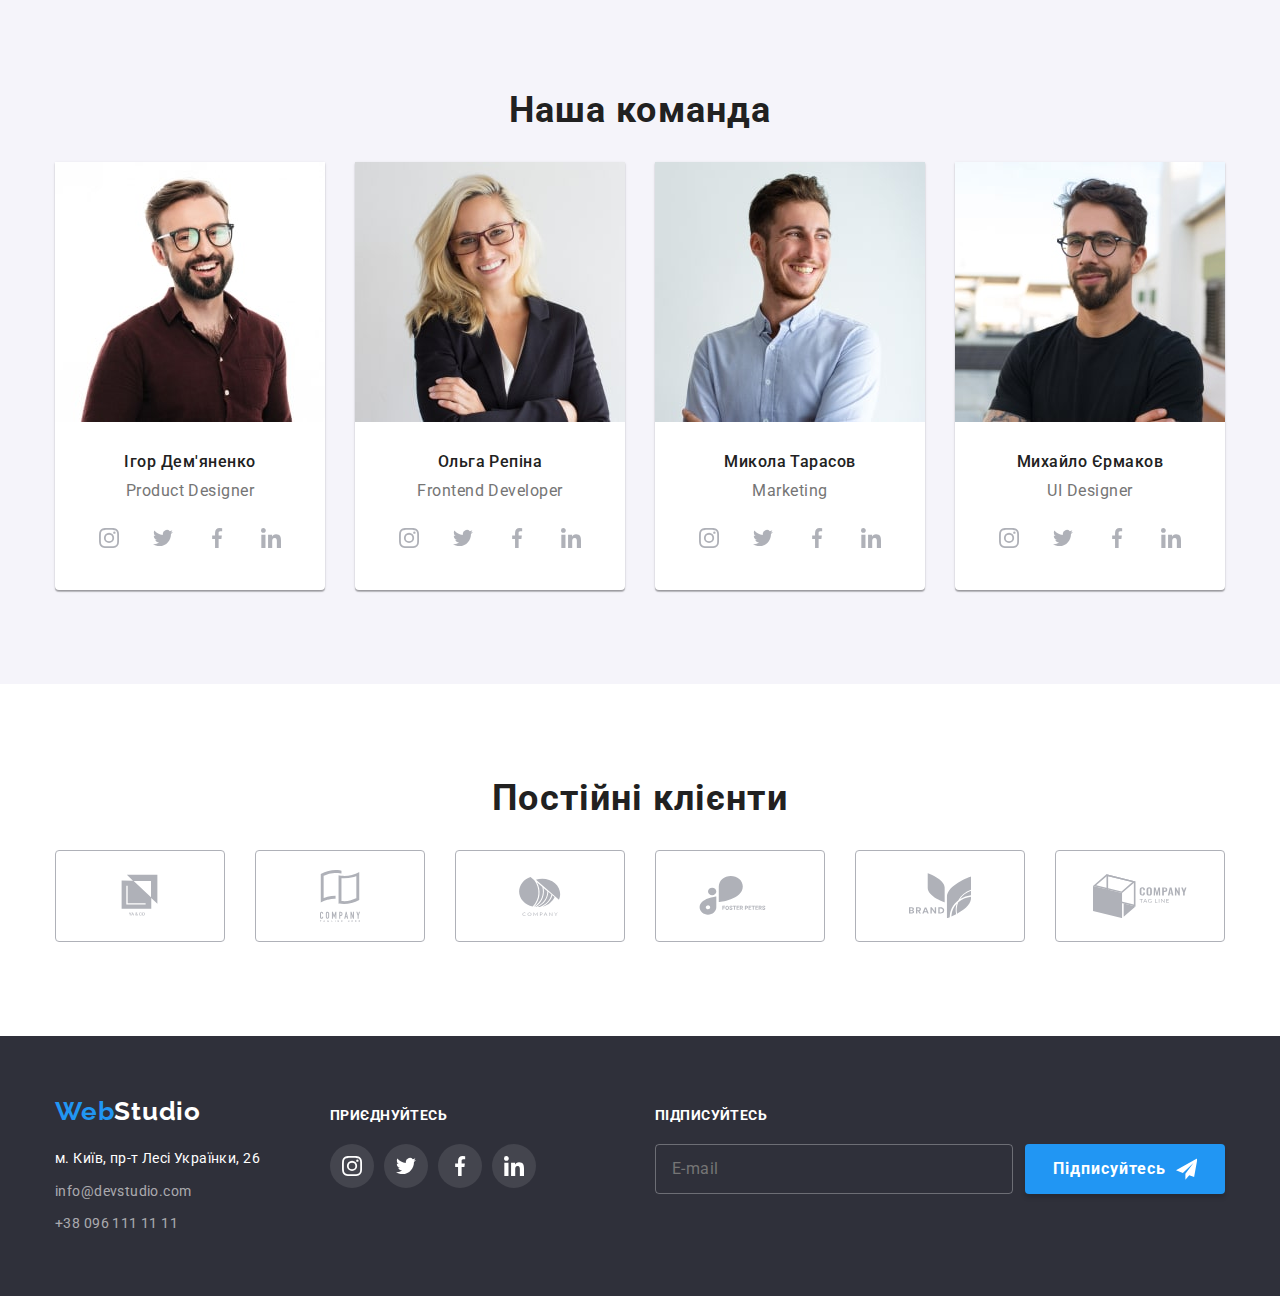
==== commit 245d3154: "6" ====
--- a/index.html
+++ b/index.html
@@ -178,7 +178,13 @@
                 <h2 class="second-title">Наша команда</h2>
                 <ul class="team-list">
                     <li class="worker">
-                        <img src="./images/img2.1opt.jpg" alt="Ігор Дем'яненко" width="270">
+                        <picture>
+                            <source srcset="./images/worker1-desktop-min.jpg 1x, ./images/worker1-desktop@2x-min.jpg 2x" media="(min-width: 1200px)">
+                            <source srcset="./images/worker1-tablet-min.jpg 1x, ./images/worker1-tablet@2x-min.jpg 2x" media="(min-width: 768px)">
+                            <source srcset="./images/worker1-mobile-min.jpg 1x, ./images/worker1-mobile@2x-min.jpg 2x" media="(max-width: 767px)">
+                            <img src="./images/img2.1opt.jpg" alt="Ігор Дем'яненко">
+                        </picture>
+                        <!-- <img src="./images/img2.1opt.jpg" alt="Ігор Дем'яненко" width="270"> -->
                         <div class="worker__thumb">
                             <h3 class="worker__name">Ігор Дем'яненко</h3>
                             <p class="worker__position">Product Designer</p>
@@ -215,7 +221,16 @@
                         </div>
                     </li>
                     <li class="worker">
-                        <img src="./images/img2.2opt.jpg" alt="Ольга Репіна" width="270">
+                        <picture>
+                            <source srcset="./images/worker2-desktop-min.jpg 1x, ./images/worker2-desktop@2x-min.jpg 2x"
+                                media="(min-width: 1200px)">
+                            <source srcset="./images/worker2-tablet-min.jpg 1x, ./images/worker2-tablet@2x-min.jpg 2x"
+                                media="(min-width: 768px)">
+                            <source srcset="./images/worker2-mobile-min.jpg 1x, ./images/worker2-mobile@2x-min.jpg 2x"
+                                media="(max-width: 767px)">
+                            <img src="./images/img2.1opt.jpg" alt="Ігор Дем'яненко">
+                        </picture>
+                        <!-- <img src="./images/img2.2opt.jpg" alt="Ольга Репіна" width="270"> -->
                         <div class="worker__thumb">
                             <h3 class="worker__name">Ольга Репіна</h3>
                             <p class="worker__position">Frontend Developer</p>
@@ -252,7 +267,16 @@
                         </div>
                     </li>
                     <li class="worker">
-                        <img src="./images/img2.3opt.jpg" alt="Микола Тарасов" width="270">
+                        <picture>
+                            <source srcset="./images/worker3-desktop-min.jpg 1x, ./images/worker3-desktop@2x-min.jpg 2x"
+                                media="(min-width: 1200px)">
+                            <source srcset="./images/worker3-tablet-min.jpg 1x, ./images/worker3-tablet@2x-min.jpg 2x"
+                                media="(min-width: 768px)">
+                            <source srcset="./images/worker3-mobile-min.jpg 1x, ./images/worker3-mobile@2x-min.jpg 2x"
+                                media="(max-width: 767px)">
+                            <img src="./images/img2.1opt.jpg" alt="Ігор Дем'яненко">
+                        </picture>
+                        <!-- <img src="./images/img2.3opt.jpg" alt="Микола Тарасов" width="270"> -->
                         <div class="worker__thumb">
                             <h3 class="worker__name">Микола Тарасов</h3>
                             <p class="worker__position">Marketing</p>
@@ -289,7 +313,16 @@
                         </div>
                     </li>
                     <li class="worker">
-                        <img src="./images/img2.4opt.jpg" alt="Михайло Єрмаков" width="270">
+                        <picture>
+                            <source srcset="./images/worker4-desktop-min.jpg 1x, ./images/worker4-desktop@2x-min.jpg 2x"
+                                media="(min-width: 1200px)">
+                            <source srcset="./images/worker4-tablet-min.jpg 1x, ./images/worker4-tablet@2x-min.jpg 2x"
+                                media="(min-width: 768px)">
+                            <source srcset="./images/worker4-mobile-min.jpg 1x, ./images/worker4-mobile@2x-min.jpg 2x"
+                                media="(max-width: 767px)">
+                            <img src="./images/img2.1opt.jpg" alt="Ігор Дем'яненко">
+                        </picture>
+                        <!-- <img src="./images/img2.4opt.jpg" alt="Михайло Єрмаков" width="270"> -->
                         <div class="worker__thumb">
                             <h3 class="worker__name">Михайло Єрмаков</h3>
                             <p class="worker__position">UI Designer</p>
--- a/css/main.min.css
+++ b/css/main.min.css
@@ -1 +1 @@
-body{font-family:"Roboto",sans-serif;color:#212121}h1,h2,h3,p{margin:0}ul{margin:0;padding:0;list-style:none}img{display:block;max-width:100%;height:auto}.container{padding-left:15px;padding-right:15px;margin-left:auto;margin-right:auto}@media screen and (min-width: 480px){.container{width:480px}}@media screen and (min-width: 768px){.container{width:768px}}@media screen and (min-width: 1200px){.container{width:1200px}}.section{padding:60px 0}@media screen and (min-width: 1200px){.section{padding:94px 0}}.no-scroll{overflow:hidden}.visually-hidden{position:absolute;width:1px;height:1px;margin:-1px;border:0;padding:0;white-space:nowrap;-webkit-clip-path:inset(100%);clip-path:inset(100%);clip:rect(0 0 0 0);overflow:hidden}.second-title{color:#212121;font-weight:700;font-size:36px;line-height:1.16;letter-spacing:.03em;text-align:center;margin-bottom:30px;padding:0}.address{margin-top:20px}.address__item:nth-child(n+2){margin-top:9px}.address__place{color:#fff;text-decoration:none;font-style:normal;font-size:14px;line-height:1.71;letter-spacing:.03em}.address__contact{color:rgba(255,255,255,.6);text-decoration:none;font-style:normal;font-size:14px;line-height:1.71;letter-spacing:.03em}.footer{background-color:#2f303a;padding:60px 0}@media screen and (min-width: 1200px){.footer__container{display:-webkit-box;display:-ms-flexbox;display:flex}}@media screen and (max-width: 767px){.footer__container{text-align:center}}@media screen and (min-width: 768px){.address-and-join{display:-webkit-box;display:-ms-flexbox;display:flex}}@media screen and (min-width: 768px)and (max-width: 1199px){.address-and-join{margin-left:61px}}.join{margin-top:60px}@media screen and (min-width: 768px){.join{margin-left:165px;margin-top:5px}}@media screen and (min-width: 1200px){.join{margin-left:70px;margin-top:12px}}.join__title{font-family:"Roboto",sans-serif;font-style:normal;font-weight:700;font-size:14px;line-height:1.14;letter-spacing:.03em;text-transform:uppercase;color:#fff;margin-bottom:20px}.join__list{display:-webkit-box;display:-ms-flexbox;display:flex;-webkit-box-pack:center;-ms-flex-pack:center;justify-content:center}.join__item{width:44px;height:44px;margin-right:10px}.join__item:nth-child(4){margin-right:0px}.join__social-link{color:#fff;width:100%;height:100%;display:-webkit-box;display:-ms-flexbox;display:flex;-webkit-box-align:center;-ms-flex-align:center;align-items:center;-webkit-box-pack:center;-ms-flex-pack:center;justify-content:center;border-radius:50%;background:rgba(255,255,255,.1);-webkit-transition:background-color 250ms cubic-bezier(0.4, 0, 0.2, 1);transition:background-color 250ms cubic-bezier(0.4, 0, 0.2, 1)}.join__social-link:hover,.join__social-link:focus{background-color:#2196f3}.join__icon{fill:#fff}.logo{display:inline-block;font-family:"Raleway",sans-serif;color:#2196f3;text-decoration:none;font-weight:700;font-size:26px;line-height:1.19;letter-spacing:.03em}@media screen and (max-width: 767px){.logo{padding-top:16px;padding-bottom:16px}}@media screen and (min-width: 768px){.logo{padding:24px 0 25px 0}}.logo--header{color:#212121}.logo--footer{color:#fff}.footer__logo{padding-top:0px;padding-bottom:0px}.page-header{position:relative;border-bottom:1px solid #eee}.page-header__container{position:relative}@media screen and (min-width: 768px){.page-header__container{display:-webkit-box;display:-ms-flexbox;display:flex;-webkit-box-align:center;-ms-flex-align:center;align-items:center}}.contact-header__link{color:#757575;text-decoration:none;font-weight:500;font-size:14px;line-height:1.14;letter-spacing:.02em;display:-webkit-box;display:-ms-flexbox;display:flex;-webkit-transition:color 250ms cubic-bezier(0.4, 0, 0.2, 1);transition:color 250ms cubic-bezier(0.4, 0, 0.2, 1)}.contact-header__link:hover,.contact-header__link:focus{color:#2196f3}.contact-header{display:none;margin:0 0 0 auto}@media screen and (min-width: 768px){.contact-header{display:block}}@media screen and (min-width: 1200px){.contact-header{display:-webkit-box;display:-ms-flexbox;display:flex}}.contact-header__icon{-ms-flex-item-align:center;align-self:center;margin-right:10px;fill:currentColor}@media screen and (min-width: 768px)and (max-width: 1199px){.contact-header__item:not(:first-child){margin-top:10px}}@media screen and (min-width: 1200px){.contact-header__item:not(:first-child){margin-left:50px}}.menu-button{display:-webkit-inline-box;display:-ms-inline-flexbox;display:inline-flex;position:absolute;top:10px;right:15px;padding:0;border:0;background-color:rgba(0,0,0,0)}@media screen and (min-width: 768px){.menu-button{display:none}}.is-open .menu-button__icon-close{display:block}.is-open .menu-button__icon-menu{display:none}.mobile-menu{position:fixed;top:0;left:0;width:100%;height:100%;display:block;padding:40px 10px;background-color:#fff;z-index:2}.mobile-menu.is-hidden{display:none}.mobile-menu .container{display:-webkit-box;display:-ms-flexbox;display:flex;-webkit-box-orient:vertical;-webkit-box-direction:normal;-ms-flex-direction:column;flex-direction:column;-webkit-box-pack:justify;-ms-flex-pack:justify;justify-content:space-between;height:100%;overflow:auto}.mobile-nav__link{color:#212121;text-decoration:none;font-weight:500;font-size:40px;line-height:1.17;text-decoration:none;letter-spacing:.02em;-webkit-transition:color 250ms cubic-bezier(0.4, 0, 0.2, 1);transition:color 250ms cubic-bezier(0.4, 0, 0.2, 1)}.mobile-nav__link:hover,.mobile-nav__link:focus{color:#2196f3}.mobile-nav__item:not(:first-child){margin-top:32px}.mobile-contact-header{margin-top:32px;margin-bottom:64px}.mobile-contact-header__item:not(:first-child){margin-top:32px}.mobile-menu__phone{font-weight:500;font-size:34px;line-height:1.17;letter-spacing:.02em;color:#2196f3;text-decoration:none}.mobile-menu__mail{font-weight:500;font-size:24px;line-height:1.16;letter-spacing:.02em;color:#757575;text-decoration:none}.mobile-menu__social-list{display:-webkit-box;display:-ms-flexbox;display:flex;margin-top:64px}.mobile-menu__social-link{font-weight:500;font-size:18px;line-height:1.22;letter-spacing:.02em;color:#2196f3;text-decoration:none}.mobile-menu__social-link:not(:first-child){margin-left:10px}.mobile-menu__social-link:not(:last-child){padding-right:10px;border-right:1px solid rgba(33,33,33,.2)}.site-nav{display:none}@media screen and (min-width: 768px){.site-nav{display:-webkit-box;display:-ms-flexbox;display:flex;margin:0 0 0 93px}}@media screen and (min-width: 768px){.site-nav__item:not(:first-child){margin-left:50px}}.site-nav__link{position:relative;color:#212121;text-decoration:none;font-weight:500;font-size:14px;line-height:1.14;text-decoration:none;padding:32px 0px;-webkit-transition:color 250ms cubic-bezier(0.4, 0, 0.2, 1);transition:color 250ms cubic-bezier(0.4, 0, 0.2, 1)}.site-nav__link:hover,.site-nav__link:focus{color:#2196f3}@media screen and (min-width: 768px){.site-nav__item--active::after{position:absolute;bottom:0;display:block;content:"";width:100%;height:4px;background-color:#2196f3;border-radius:2px}}.subscription{margin-left:auto}@media screen and (max-width: 1199px){.subscription{margin-top:60px}}@media screen and (min-width: 1200px){.subscription{margin-top:12px}}@media screen and (min-width: 1200px){.subscription__form{display:-webkit-box;display:-ms-flexbox;display:flex}}.subscription__label{display:-webkit-box;display:-ms-flexbox;display:flex;-webkit-box-pack:center;-ms-flex-pack:center;justify-content:center;height:50px}@media screen and (max-width: 1199px){.subscription__label{margin-bottom:20px}}@media screen and (min-width: 1200px){.subscription__label{margin-right:12px}}.subcription__input{width:100%;border:1px solid rgba(255,255,255,.3);border-radius:4px;outline:none;background-color:rgba(0,0,0,0);font-family:"Roboto",sans-serif;font-weight:400;font-size:16px;line-height:1.25;letter-spacing:.03em;color:rgba(255,255,255,.6);padding:15px 16px}@media screen and (min-width: 768px){.subcription__input{width:450px}}@media screen and (min-width: 1200px){.subcription__input{width:358px}}.subscription__button{display:-webkit-box;display:-ms-flexbox;display:flex;-webkit-box-align:center;-ms-flex-align:center;align-items:center;max-width:200px;height:50px;margin-left:auto;margin-right:auto;background-color:#2196f3;padding:10px 28px;-webkit-box-shadow:0px 4px 4px rgba(0,0,0,.15);box-shadow:0px 4px 4px rgba(0,0,0,.15);border-radius:4px;border:none;cursor:pointer}.subscription__button-title{font-family:"Roboto",sans-serif;font-weight:700;font-size:16px;line-height:1.88;letter-spacing:.06em;color:#fff;margin-right:10px}.subscription__title{font-family:"Roboto",sans-serif;font-style:normal;font-weight:700;font-size:14px;line-height:1.14;letter-spacing:.03em;text-transform:uppercase;color:#fff;margin-bottom:20px;text-align:center}.activities-section{display:none;padding:0 0 94px 0}@media screen and (min-width: 1200px){.activities-section{display:block}}.activities{display:-webkit-box;display:-ms-flexbox;display:flex;margin:50px 0 0 0}.activities__item{position:relative}.activities__item:not(:first-child){margin-left:30px}.activities__thumb{display:-webkit-box;display:-ms-flexbox;display:flex;-webkit-box-pack:center;-ms-flex-pack:center;justify-content:center;-webkit-box-align:center;-ms-flex-align:center;align-items:center;position:absolute;bottom:0;left:0;width:100%;height:70px;background:rgba(47,48,58,.8)}.activities__text{text-transform:uppercase;font-family:"Roboto",sans-serif;font-weight:700;font-size:14px;line-height:1.14;text-align:center;letter-spacing:.03em;color:#fff}.clients{display:-webkit-box;display:-ms-flexbox;display:flex;-ms-flex-wrap:wrap;flex-wrap:wrap;margin:-15px}.clients__item{-ms-flex-preferred-size:calc((100% - 60px)/2);flex-basis:calc((100% - 60px)/2);height:92px;margin:15px}@media screen and (min-width: 768px){.clients__item{-ms-flex-preferred-size:calc((100% - 90px)/3);flex-basis:calc((100% - 90px)/3)}}@media screen and (min-width: 1200px){.clients__item{-ms-flex-preferred-size:calc((100% - 180px)/6);flex-basis:calc((100% - 180px)/6)}}.clients__link{color:#afb1b8;width:100%;height:100%;display:-webkit-box;display:-ms-flexbox;display:flex;-webkit-box-align:center;-ms-flex-align:center;align-items:center;-webkit-box-pack:center;-ms-flex-pack:center;justify-content:center;border:1px solid #afb1b8;border-radius:4px;-webkit-transition:color 250ms cubic-bezier(0.4, 0, 0.2, 1),border-color 250ms cubic-bezier(0.4, 0, 0.2, 1);transition:color 250ms cubic-bezier(0.4, 0, 0.2, 1),border-color 250ms cubic-bezier(0.4, 0, 0.2, 1)}.clients__link:hover,.clients__link:focus{border-color:#2196f3;color:#2196f3}.clients__icon{fill:currentColor}@media screen and (min-width: 768px){.features{display:-webkit-box;display:-ms-flexbox;display:flex;-ms-flex-wrap:wrap;flex-wrap:wrap;margin:-15px}}.features__thumb{background-color:#f5f4fa;padding:25px auto;height:120px;display:-webkit-box;display:-ms-flexbox;display:flex;-webkit-box-align:center;-ms-flex-align:center;align-items:center;-webkit-box-pack:center;-ms-flex-pack:center;justify-content:center;margin-bottom:30px}.features__icon{fill:#212121}.features__title{color:#212121;font-weight:700;font-size:14px;line-height:1.14;letter-spacing:.03em;text-transform:uppercase;text-align:center}.features__text{color:#757575;font-size:14px;line-height:1.71;letter-spacing:.03em;margin-top:10px}@media screen and (max-width: 767px){.features__item:not(:first-child){margin-top:30px}}@media screen and (min-width: 768px){.features__item{-ms-flex-preferred-size:calc((100% - 60px)/2);flex-basis:calc((100% - 60px)/2);margin:15px}}@media screen and (min-width: 1200px){.features__item{-ms-flex-preferred-size:calc((100% - 120px)/4);flex-basis:calc((100% - 120px)/4)}}.hero{padding-top:118px;padding-bottom:118px}@media screen and (min-width: 1200px){.hero{padding-top:200px;padding-bottom:200px}}.overlay{max-width:480px;max-height:400px;margin:0 auto;background-image:-webkit-gradient(linear, left top, right top, from(rgba(47, 48, 58, 0.4)), to(rgba(47, 48, 58, 0.4))),url("../images/hero-mobile-min.jpg");background-image:linear-gradient(to right, rgba(47, 48, 58, 0.4), rgba(47, 48, 58, 0.4)),url("../images/hero-mobile-min.jpg");background-repeat:no-repeat;background-position:center;background-size:480px 400px}@media(min-device-pixel-ratio: 2),(-webkit-min-device-pixel-ratio: 2),(min-resolution: 192dpi),(min-resolution: 2dppx){.overlay{background-image:-webkit-gradient(linear, left top, right top, from(rgba(47, 48, 58, 0.4)), to(rgba(47, 48, 58, 0.4))),url("../images/hero-mobile@2x-min.jpg");background-image:linear-gradient(to right, rgba(47, 48, 58, 0.4), rgba(47, 48, 58, 0.4)),url("../images/hero-mobile@2x-min.jpg")}}@media screen and (min-width: 768px){.overlay{max-width:768px;background-image:-webkit-gradient(linear, left top, right top, from(rgba(47, 48, 58, 0.4)), to(rgba(47, 48, 58, 0.4))),url("../images/hero-tablet-min.jpg");background-image:linear-gradient(to right, rgba(47, 48, 58, 0.4), rgba(47, 48, 58, 0.4)),url("../images/hero-tablet-min.jpg");background-size:768px 400px}}@media screen and (min-width: 768px)and (min-device-pixel-ratio: 2),screen and (min-width: 768px)and (-webkit-min-device-pixel-ratio: 2),screen and (min-width: 768px)and (min-resolution: 192dpi),screen and (min-width: 768px)and (min-resolution: 2dppx){.overlay{background-image:-webkit-gradient(linear, left top, right top, from(rgba(47, 48, 58, 0.4)), to(rgba(47, 48, 58, 0.4))),url("../images/hero-tablet@2x-min.jpg");background-image:linear-gradient(to right, rgba(47, 48, 58, 0.4), rgba(47, 48, 58, 0.4)),url("../images/hero-tablet@2x-min.jpg")}}@media screen and (min-width: 1200px){.overlay{max-width:1600px;max-height:600px;background-image:-webkit-gradient(linear, left top, right top, from(rgba(47, 48, 58, 0.4)), to(rgba(47, 48, 58, 0.4))),url("../images/hero-desktop-min.jpg");background-image:linear-gradient(to right, rgba(47, 48, 58, 0.4), rgba(47, 48, 58, 0.4)),url("../images/hero-desktop-min.jpg");background-size:1600px 600px}}@media screen and (min-width: 1200px)and (min-device-pixel-ratio: 2),screen and (min-width: 1200px)and (-webkit-min-device-pixel-ratio: 2),screen and (min-width: 1200px)and (min-resolution: 192dpi),screen and (min-width: 1200px)and (min-resolution: 2dppx){.overlay{background-image:-webkit-gradient(linear, left top, right top, from(rgba(47, 48, 58, 0.4)), to(rgba(47, 48, 58, 0.4))),url("../images/hero-desktop@2x-min.jpg");background-image:linear-gradient(to right, rgba(47, 48, 58, 0.4), rgba(47, 48, 58, 0.4)),url("../images/hero-desktop@2x-min.jpg")}}.hero__title{color:#fff;text-align:center;font-weight:900;font-size:26px;line-height:1.62;letter-spacing:.06em;margin:0}@media screen and (min-width: 1200px){.hero__title{font-size:44px;line-height:1.36}}.hero__button{display:block;cursor:pointer;background:#2196f3;color:#fff;padding:10px 32px;font-weight:700;font-size:16px;line-height:1.875;letter-spacing:.06em;border:0;border-radius:4px;-webkit-box-shadow:0px 4px 4px rgba(0,0,0,.15);box-shadow:0px 4px 4px rgba(0,0,0,.15);margin:30px auto 0 auto}.backdrop{position:fixed;top:0;left:0;width:100%;height:100%;background-color:rgba(0,0,0,.2);opacity:1;-webkit-transition:opacity 1000ms cubic-bezier(0.4, 0, 0.2, 1);transition:opacity 1000ms cubic-bezier(0.4, 0, 0.2, 1)}.is-hidden{opacity:0;pointer-events:none}.is-hidden .modal{-webkit-transform:translate(-50%, -50%) scale(0.5);transform:translate(-50%, -50%) scale(0.5)}.modal{background-color:#fff;position:absolute;top:50%;left:50%;-webkit-transform:translate(-50%, -50%) scale(1);transform:translate(-50%, -50%) scale(1);-webkit-transition:-webkit-transform 1000ms cubic-bezier(0.4, 0, 0.2, 1);transition:-webkit-transform 1000ms cubic-bezier(0.4, 0, 0.2, 1);transition:transform 1000ms cubic-bezier(0.4, 0, 0.2, 1);transition:transform 1000ms cubic-bezier(0.4, 0, 0.2, 1), -webkit-transform 1000ms cubic-bezier(0.4, 0, 0.2, 1);padding:40px}.modal__button-close{display:-webkit-box;display:-ms-flexbox;display:flex;-webkit-box-pack:center;-ms-flex-pack:center;justify-content:center;-webkit-box-align:center;-ms-flex-align:center;align-items:center;position:absolute;top:8px;right:8px;width:30px;height:30px;padding:0px;margin:0px;border:1px solid rgba(0,0,0,.1);border-radius:50%;background-color:#fff;cursor:pointer;color:#212121}.modal__icon-close{fill:currentColor;-webkit-transition:fill 250ms cubic-bezier(0.4, 0, 0.2, 1);transition:fill 250ms cubic-bezier(0.4, 0, 0.2, 1)}.modal__icon-close:hover,.modal__icon-close:focus{fill:#2196f3}.modal__title{font-family:"Roboto",sans-serif;font-weight:700;font-size:20px;line-height:1.15;text-align:center;letter-spacing:.03em;color:#212121;margin-bottom:12px}.modal__label{display:-webkit-box;display:-ms-flexbox;display:flex;-webkit-box-orient:vertical;-webkit-box-direction:normal;-ms-flex-direction:column;flex-direction:column}.modal__label-title{font-family:"Roboto",sans-serif;font-weight:400;font-size:12px;line-height:1.16;letter-spacing:.01em;margin-bottom:4px;color:#757575}.modal__input{width:100%;border:1px solid rgba(33,33,33,.2);border-radius:4px;height:40px;padding:12px 42px;outline:none;-webkit-transition:border 250ms cubic-bezier(0.4, 0, 0.2, 1);transition:border 250ms cubic-bezier(0.4, 0, 0.2, 1)}.modal__label:hover .modal__input{border-color:#2196f3;cursor:pointer}.modal__label:focus .modal__input{border-color:#2196f3;cursor:pointer}.modal__input:focus-within{border-color:#2196f3}.comment{height:120px;padding:12px 16px}.modal__input-placeholder{display:block;position:absolute;top:13px;left:16px;font-family:"Roboto",sans-serif;font-weight:400;font-size:12px;line-height:1.16;letter-spacing:.01em;color:rgba(117,117,117,.5)}.comment:not(:-moz-placeholder-shown)~.modal__input-placeholder{display:none}.comment:not(:-ms-input-placeholder)~.modal__input-placeholder{display:none}.comment:not(:placeholder-shown)~.modal__input-placeholder{display:none}.modal__label-field{position:relative;margin-bottom:10px}.modal__label-icon{position:absolute;left:15px;top:50%;-webkit-transform:translateY(-50%);transform:translateY(-50%);-webkit-transition:fill 250ms cubic-bezier(0.4, 0, 0.2, 1);transition:fill 250ms cubic-bezier(0.4, 0, 0.2, 1)}.modal__label:hover .modal__label-icon{fill:#2196f3;cursor:pointer}.modal__input:focus-within+.modal__label-icon{fill:#2196f3}textarea{resize:none;font-family:"Roboto",sans-serif;font-weight:400;font-size:12px;line-height:1.16;letter-spacing:.01em}.modal__textarea-field{position:relative}.modal__rules-label{display:-webkit-box;display:-ms-flexbox;display:flex;-webkit-box-align:center;-ms-flex-align:center;align-items:center;-webkit-box-pack:center;-ms-flex-pack:center;justify-content:center;margin-top:20px;margin-left:auto;margin-right:auto}.modal__rules-checkbox{height:15px;width:16px}.modal__rules-icon{margin-right:7px;border-radius:2px;border:2px solid #212121}.modal__rules-checkbox:checked+.modal__rules-icon{background-color:#2196f3;border-color:#2196f3}.modal__rules-text{font-family:"Roboto",sans-serif;font-weight:400;font-size:14px;line-height:1.71;letter-spacing:.03em;color:#757575;margin-right:5px}.modal__rules-link{font-family:"Roboto",sans-serif;font-weight:400;font-size:14px;line-height:1.71;letter-spacing:.03em;color:#2196f3}.modal__button{display:block;padding:10px 56px;border:none;background:#188ce8;-webkit-box-shadow:0px 4px 4px rgba(0,0,0,.15);box-shadow:0px 4px 4px rgba(0,0,0,.15);border-radius:4px;margin-top:30px;margin-left:auto;margin-right:auto;font-family:"Roboto",sans-serif;font-weight:700;font-size:16px;line-height:1.88;letter-spacing:.06em;color:#fff;cursor:pointer}.team{background-color:#f5f4fa}@media screen and (min-width: 768px){.team-list{display:-webkit-box;display:-ms-flexbox;display:flex;-ms-flex-wrap:wrap;flex-wrap:wrap;margin:-15px}}.worker{background-color:#fff;border-radius:0px 0px 4px 4px;-webkit-box-shadow:0px 1px 3px rgba(0,0,0,.12),0px 1px 1px rgba(0,0,0,.14),0px 2px 1px rgba(0,0,0,.2);box-shadow:0px 1px 3px rgba(0,0,0,.12),0px 1px 1px rgba(0,0,0,.14),0px 2px 1px rgba(0,0,0,.2)}@media screen and (max-width: 767px){.worker:not(:last-child){margin-bottom:30px}}@media screen and (min-width: 768px){.worker{-ms-flex-preferred-size:calc((100% - 60px)/2);flex-basis:calc((100% - 60px)/2);margin:15px}}@media screen and (min-width: 1200px){.worker{-ms-flex-preferred-size:calc((100% - 120px)/4);flex-basis:calc((100% - 120px)/4)}}.worker__thumb{padding:30px 0}.worker__name{color:#212121;font-weight:500;font-size:16px;line-height:1.1875;letter-spacing:.03em;text-align:center;margin-bottom:10px}.worker__position{color:#757575;font-size:16px;line-height:1.19;letter-spacing:.03em;text-align:center;margin-bottom:16px}.worker__social-link-list{display:-webkit-box;display:-ms-flexbox;display:flex;-webkit-box-pack:center;-ms-flex-pack:center;justify-content:center}.worker__social-link-item{width:44px;height:44px;margin-right:10px}.worker__social-link-item:nth-child(4){margin-right:0px}.worker__social-link{color:#afb1b8;width:100%;height:100%;display:-webkit-box;display:-ms-flexbox;display:flex;-webkit-box-align:center;-ms-flex-align:center;align-items:center;-webkit-box-pack:center;-ms-flex-pack:center;justify-content:center;border-radius:50%;-webkit-transition:color 250ms cubic-bezier(0.4, 0, 0.2, 1),background-color 250ms cubic-bezier(0.4, 0, 0.2, 1);transition:color 250ms cubic-bezier(0.4, 0, 0.2, 1),background-color 250ms cubic-bezier(0.4, 0, 0.2, 1)}.worker__social-link:hover,.worker__social-link:focus{background-color:#2196f3;color:#fff}.worker__social-link-icon{fill:currentColor}.filtrs{display:-webkit-box;display:-ms-flexbox;display:flex;-ms-flex-wrap:wrap;flex-wrap:wrap;-webkit-box-pack:center;-ms-flex-pack:center;justify-content:center;margin-left:-8px}@media screen and (max-width: 767px){.filtrs{-webkit-box-pack:start;-ms-flex-pack:start;justify-content:flex-start;margin-top:-8px;margin-bottom:-8px}}.filtrs__item{margin-left:8px}@media screen and (max-width: 767px){.filtrs__item{margin-top:8px;margin-bottom:8px}}.filtrs__button{cursor:pointer;background-color:#f5f4fa;color:#212121;font-weight:500;font-size:16px;line-height:1.61;letter-spacing:.03em;border-radius:4px;border-color:#fff;border-style:hidden;padding:6px 22px 6px 22px;-webkit-transition:color 250ms cubic-bezier(0.4, 0, 0.2, 1),background-color 250ms cubic-bezier(0.4, 0, 0.2, 1),-webkit-box-shadow 250ms cubic-bezier(0.4, 0, 0.2, 1);transition:color 250ms cubic-bezier(0.4, 0, 0.2, 1),background-color 250ms cubic-bezier(0.4, 0, 0.2, 1),-webkit-box-shadow 250ms cubic-bezier(0.4, 0, 0.2, 1);transition:color 250ms cubic-bezier(0.4, 0, 0.2, 1),background-color 250ms cubic-bezier(0.4, 0, 0.2, 1),box-shadow 250ms cubic-bezier(0.4, 0, 0.2, 1);transition:color 250ms cubic-bezier(0.4, 0, 0.2, 1),background-color 250ms cubic-bezier(0.4, 0, 0.2, 1),box-shadow 250ms cubic-bezier(0.4, 0, 0.2, 1),-webkit-box-shadow 250ms cubic-bezier(0.4, 0, 0.2, 1)}.filtrs__button:hover,.filtrs__button:focus{background-color:#2196f3;color:#fff;-webkit-box-shadow:0px 1px 1px rgba(0,0,0,.12),0px 4px 4px rgba(0,0,0,.06),1px 4px 6px rgba(0,0,0,.16);box-shadow:0px 1px 1px rgba(0,0,0,.12),0px 4px 4px rgba(0,0,0,.06),1px 4px 6px rgba(0,0,0,.16)}.project-list{margin-top:50px}@media screen and (min-width: 768px){.project-list{display:-webkit-box;display:-ms-flexbox;display:flex;-ms-flex-wrap:wrap;flex-wrap:wrap;margin:-15px}}@media screen and (min-width: 768px){.project-list{margin-top:30px}}@media screen and (min-width: 1200px){.project-list{margin-top:40px}}.project{display:-webkit-box;display:-ms-flexbox;display:flex;-webkit-box-orient:vertical;-webkit-box-direction:normal;-ms-flex-direction:column;flex-direction:column;-webkit-transition:-webkit-box-shadow 250ms cubic-bezier(0.4, 0, 0.2, 1);transition:-webkit-box-shadow 250ms cubic-bezier(0.4, 0, 0.2, 1);transition:box-shadow 250ms cubic-bezier(0.4, 0, 0.2, 1);transition:box-shadow 250ms cubic-bezier(0.4, 0, 0.2, 1), -webkit-box-shadow 250ms cubic-bezier(0.4, 0, 0.2, 1)}.project:hover{-webkit-box-shadow:0px 1px 1px rgba(0,0,0,.12),0px 4px 4px rgba(0,0,0,.06),1px 4px 6px rgba(0,0,0,.16);box-shadow:0px 1px 1px rgba(0,0,0,.12),0px 4px 4px rgba(0,0,0,.06),1px 4px 6px rgba(0,0,0,.16)}@media screen and (max-width: 767px){.project:not(:last-child){margin-bottom:30px}}@media screen and (min-width: 768px){.project{-ms-flex-preferred-size:calc((100% - 60px)/2);flex-basis:calc((100% - 60px)/2);margin:15px}}@media screen and (min-width: 1200px){.project{-ms-flex-preferred-size:calc((100% - 90px)/3);flex-basis:calc((100% - 90px)/3)}}.project__thumb{-webkit-box-flex:1;-ms-flex-positive:1;flex-grow:1;padding:20px 24px;border-left:1px solid #eee;border-bottom:1px solid #eee;border-right:1px solid #eee}.project__name{color:#212121;font-weight:700;font-size:18px;line-height:2;letter-spacing:.06em;margin-bottom:4px}.project__type{color:#757575;font-size:16px;line-height:1.88;letter-spacing:.03em}.project__image{position:relative;overflow:hidden}.project__image::before{display:inline-block;content:"";position:absolute;width:100%;height:100%;top:0;left:0;background-color:rgba(33,150,243,.9);-webkit-transform:translateY(100%);transform:translateY(100%);-webkit-transition:-webkit-transform 250ms cubic-bezier(0.4, 0, 0.2, 1);transition:-webkit-transform 250ms cubic-bezier(0.4, 0, 0.2, 1);transition:transform 250ms cubic-bezier(0.4, 0, 0.2, 1);transition:transform 250ms cubic-bezier(0.4, 0, 0.2, 1), -webkit-transform 250ms cubic-bezier(0.4, 0, 0.2, 1)}.project:hover .project__image::before{-webkit-transform:translateY(0);transform:translateY(0)}.project__hover-thumb{position:absolute;width:100%;height:100%;padding:63px 24px;top:0;left:0;opacity:0}.project:hover .project__hover-thumb{opacity:1}.project__hover-text{font-family:"Roboto",sans-serif;font-weight:400;font-size:18px;line-height:1.56;letter-spacing:.03em;color:#fff}/*# sourceMappingURL=main.min.css.map */+body{font-family:"Roboto",sans-serif;color:#212121}h1,h2,h3,p{margin:0}ul{margin:0;padding:0;list-style:none}img{display:block;max-width:100%;height:auto}.container{padding-left:15px;padding-right:15px;margin-left:auto;margin-right:auto}@media screen and (min-width: 480px){.container{width:480px}}@media screen and (min-width: 768px){.container{width:768px}}@media screen and (min-width: 1200px){.container{width:1200px}}.section{padding:60px 0}@media screen and (min-width: 1200px){.section{padding:94px 0}}.no-scroll{overflow:hidden}.visually-hidden{position:absolute;width:1px;height:1px;margin:-1px;border:0;padding:0;white-space:nowrap;-webkit-clip-path:inset(100%);clip-path:inset(100%);clip:rect(0 0 0 0);overflow:hidden}.second-title{color:#212121;font-weight:700;font-size:36px;line-height:1.16;letter-spacing:.03em;text-align:center;margin-bottom:30px;padding:0}.address{margin-top:20px}.address__item:nth-child(n+2){margin-top:9px}.address__place{color:#fff;text-decoration:none;font-style:normal;font-size:14px;line-height:1.71;letter-spacing:.03em}.address__contact{color:rgba(255,255,255,.6);text-decoration:none;font-style:normal;font-size:14px;line-height:1.71;letter-spacing:.03em}.footer{background-color:#2f303a;padding:60px 0}@media screen and (min-width: 1200px){.footer__container{display:-webkit-box;display:-ms-flexbox;display:flex}}@media screen and (max-width: 767px){.footer__container{text-align:center}}@media screen and (min-width: 768px){.address-and-join{display:-webkit-box;display:-ms-flexbox;display:flex}}@media screen and (min-width: 768px)and (max-width: 1199px){.address-and-join{margin-left:61px}}.join{margin-top:60px}@media screen and (min-width: 768px){.join{margin-left:165px;margin-top:5px}}@media screen and (min-width: 1200px){.join{margin-left:70px;margin-top:12px}}.join__title{font-family:"Roboto",sans-serif;font-style:normal;font-weight:700;font-size:14px;line-height:1.14;letter-spacing:.03em;text-transform:uppercase;color:#fff;margin-bottom:20px}@media screen and (max-width: 1199px){.join__title{text-align:center}}.join__list{display:-webkit-box;display:-ms-flexbox;display:flex;-webkit-box-pack:center;-ms-flex-pack:center;justify-content:center}.join__item{width:44px;height:44px;margin-right:10px}.join__item:nth-child(4){margin-right:0px}.join__social-link{color:#fff;width:100%;height:100%;display:-webkit-box;display:-ms-flexbox;display:flex;-webkit-box-align:center;-ms-flex-align:center;align-items:center;-webkit-box-pack:center;-ms-flex-pack:center;justify-content:center;border-radius:50%;background:rgba(255,255,255,.1);-webkit-transition:background-color 250ms cubic-bezier(0.4, 0, 0.2, 1);transition:background-color 250ms cubic-bezier(0.4, 0, 0.2, 1)}.join__social-link:hover,.join__social-link:focus{background-color:#2196f3}.join__icon{fill:#fff}.logo{display:inline-block;font-family:"Raleway",sans-serif;color:#2196f3;text-decoration:none;font-weight:700;font-size:26px;line-height:1.19;letter-spacing:.03em}@media screen and (max-width: 767px){.logo{padding-top:16px;padding-bottom:16px}}@media screen and (min-width: 768px){.logo{padding:24px 0 25px 0}}.logo--header{color:#212121}.logo--footer{color:#fff}.footer__logo{padding-top:0px;padding-bottom:0px}.page-header{position:relative;border-bottom:1px solid #eee}.page-header__container{position:relative}@media screen and (min-width: 768px){.page-header__container{display:-webkit-box;display:-ms-flexbox;display:flex;-webkit-box-align:center;-ms-flex-align:center;align-items:center}}.contact-header__link{color:#757575;text-decoration:none;font-weight:500;font-size:14px;line-height:1.14;letter-spacing:.02em;display:-webkit-box;display:-ms-flexbox;display:flex;-webkit-transition:color 250ms cubic-bezier(0.4, 0, 0.2, 1);transition:color 250ms cubic-bezier(0.4, 0, 0.2, 1)}.contact-header__link:hover,.contact-header__link:focus{color:#2196f3}.contact-header{display:none;margin:0 0 0 auto}@media screen and (min-width: 768px){.contact-header{display:block}}@media screen and (min-width: 1200px){.contact-header{display:-webkit-box;display:-ms-flexbox;display:flex}}.contact-header__icon{-ms-flex-item-align:center;align-self:center;margin-right:10px;fill:currentColor}@media screen and (min-width: 768px)and (max-width: 1199px){.contact-header__item:not(:first-child){margin-top:10px}}@media screen and (min-width: 1200px){.contact-header__item:not(:first-child){margin-left:50px}}.menu-button{display:-webkit-inline-box;display:-ms-inline-flexbox;display:inline-flex;position:absolute;top:10px;right:15px;padding:0;border:0;background-color:rgba(0,0,0,0)}@media screen and (min-width: 768px){.menu-button{display:none}}.is-open .menu-button__icon-close{display:block}.is-open .menu-button__icon-menu{display:none}.mobile-menu{position:fixed;top:0;left:0;width:100%;height:100%;display:block;padding:40px 10px;background-color:#fff;z-index:2}.mobile-menu.is-hidden{display:none}.mobile-menu .container{display:-webkit-box;display:-ms-flexbox;display:flex;-webkit-box-orient:vertical;-webkit-box-direction:normal;-ms-flex-direction:column;flex-direction:column;-webkit-box-pack:justify;-ms-flex-pack:justify;justify-content:space-between;height:100%;overflow:auto}.mobile-nav__link{color:#212121;text-decoration:none;font-weight:500;font-size:40px;line-height:1.17;text-decoration:none;letter-spacing:.02em;-webkit-transition:color 250ms cubic-bezier(0.4, 0, 0.2, 1);transition:color 250ms cubic-bezier(0.4, 0, 0.2, 1)}.mobile-nav__link:hover,.mobile-nav__link:focus{color:#2196f3}.mobile-nav__item:not(:first-child){margin-top:32px}.mobile-contact-header{margin-top:32px;margin-bottom:64px}.mobile-contact-header__item:not(:first-child){margin-top:32px}.mobile-menu__phone{font-weight:500;font-size:34px;line-height:1.17;letter-spacing:.02em;color:#2196f3;text-decoration:none}.mobile-menu__mail{font-weight:500;font-size:24px;line-height:1.16;letter-spacing:.02em;color:#757575;text-decoration:none}.mobile-menu__social-list{display:-webkit-box;display:-ms-flexbox;display:flex;margin-top:64px}.mobile-menu__social-link{font-weight:500;font-size:18px;line-height:1.22;letter-spacing:.02em;color:#2196f3;text-decoration:none}.mobile-menu__social-link:not(:first-child){margin-left:10px}.mobile-menu__social-link:not(:last-child){padding-right:10px;border-right:1px solid rgba(33,33,33,.2)}.site-nav{display:none}@media screen and (min-width: 768px){.site-nav{display:-webkit-box;display:-ms-flexbox;display:flex;margin:0 0 0 93px}}@media screen and (min-width: 768px){.site-nav__item:not(:first-child){margin-left:50px}}.site-nav__link{position:relative;color:#212121;text-decoration:none;font-weight:500;font-size:14px;line-height:1.14;text-decoration:none;padding:32px 0px;-webkit-transition:color 250ms cubic-bezier(0.4, 0, 0.2, 1);transition:color 250ms cubic-bezier(0.4, 0, 0.2, 1)}.site-nav__link:hover,.site-nav__link:focus{color:#2196f3}@media screen and (min-width: 768px){.site-nav__item--active::after{position:absolute;bottom:0;display:block;content:"";width:100%;height:4px;background-color:#2196f3;border-radius:2px}}.subscription{margin-left:auto}@media screen and (max-width: 1199px){.subscription{margin-top:60px}}@media screen and (min-width: 1200px){.subscription{margin-top:12px}}@media screen and (min-width: 1200px){.subscription__form{display:-webkit-box;display:-ms-flexbox;display:flex}}.subscription__label{display:-webkit-box;display:-ms-flexbox;display:flex;-webkit-box-pack:center;-ms-flex-pack:center;justify-content:center;height:50px}@media screen and (max-width: 1199px){.subscription__label{margin-bottom:20px}}@media screen and (min-width: 1200px){.subscription__label{margin-right:12px}}.subcription__input{width:100%;border:1px solid rgba(255,255,255,.3);border-radius:4px;outline:none;background-color:rgba(0,0,0,0);font-family:"Roboto",sans-serif;font-weight:400;font-size:16px;line-height:1.25;letter-spacing:.03em;color:rgba(255,255,255,.6);padding:15px 16px}@media screen and (min-width: 768px){.subcription__input{width:450px}}@media screen and (min-width: 1200px){.subcription__input{width:358px}}.subscription__button{display:-webkit-box;display:-ms-flexbox;display:flex;-webkit-box-align:center;-ms-flex-align:center;align-items:center;max-width:200px;height:50px;margin-left:auto;margin-right:auto;background-color:#2196f3;padding:10px 28px;-webkit-box-shadow:0px 4px 4px rgba(0,0,0,.15);box-shadow:0px 4px 4px rgba(0,0,0,.15);border-radius:4px;border:none;cursor:pointer}.subscription__button-title{font-family:"Roboto",sans-serif;font-weight:700;font-size:16px;line-height:1.88;letter-spacing:.06em;color:#fff;margin-right:10px}.subscription__title{font-family:"Roboto",sans-serif;font-style:normal;font-weight:700;font-size:14px;line-height:1.14;letter-spacing:.03em;text-transform:uppercase;color:#fff;margin-bottom:20px}@media screen and (max-width: 1199px){.subscription__title{text-align:center}}.activities-section{display:none;padding:0 0 94px 0}@media screen and (min-width: 1200px){.activities-section{display:block}}.activities{display:-webkit-box;display:-ms-flexbox;display:flex;margin:50px 0 0 0}.activities__item{position:relative}.activities__item:not(:first-child){margin-left:30px}.activities__thumb{display:-webkit-box;display:-ms-flexbox;display:flex;-webkit-box-pack:center;-ms-flex-pack:center;justify-content:center;-webkit-box-align:center;-ms-flex-align:center;align-items:center;position:absolute;bottom:0;left:0;width:100%;height:70px;background:rgba(47,48,58,.8)}.activities__text{text-transform:uppercase;font-family:"Roboto",sans-serif;font-weight:700;font-size:14px;line-height:1.14;text-align:center;letter-spacing:.03em;color:#fff}.clients{display:-webkit-box;display:-ms-flexbox;display:flex;-ms-flex-wrap:wrap;flex-wrap:wrap;margin:-15px}.clients__item{-ms-flex-preferred-size:calc((100% - 60px)/2);flex-basis:calc((100% - 60px)/2);height:92px;margin:15px}@media screen and (min-width: 768px){.clients__item{-ms-flex-preferred-size:calc((100% - 90px)/3);flex-basis:calc((100% - 90px)/3)}}@media screen and (min-width: 1200px){.clients__item{-ms-flex-preferred-size:calc((100% - 180px)/6);flex-basis:calc((100% - 180px)/6)}}.clients__link{color:#afb1b8;width:100%;height:100%;display:-webkit-box;display:-ms-flexbox;display:flex;-webkit-box-align:center;-ms-flex-align:center;align-items:center;-webkit-box-pack:center;-ms-flex-pack:center;justify-content:center;border:1px solid #afb1b8;border-radius:4px;-webkit-transition:color 250ms cubic-bezier(0.4, 0, 0.2, 1),border-color 250ms cubic-bezier(0.4, 0, 0.2, 1);transition:color 250ms cubic-bezier(0.4, 0, 0.2, 1),border-color 250ms cubic-bezier(0.4, 0, 0.2, 1)}.clients__link:hover,.clients__link:focus{border-color:#2196f3;color:#2196f3}.clients__icon{fill:currentColor}@media screen and (min-width: 768px){.features{display:-webkit-box;display:-ms-flexbox;display:flex;-ms-flex-wrap:wrap;flex-wrap:wrap;margin:-15px}}.features__thumb{background-color:#f5f4fa;padding:25px auto;height:120px;display:-webkit-box;display:-ms-flexbox;display:flex;-webkit-box-align:center;-ms-flex-align:center;align-items:center;-webkit-box-pack:center;-ms-flex-pack:center;justify-content:center;margin-bottom:30px}.features__icon{fill:#212121}.features__title{color:#212121;font-weight:700;font-size:14px;line-height:1.14;letter-spacing:.03em;text-transform:uppercase;text-align:center}.features__text{color:#757575;font-size:14px;line-height:1.71;letter-spacing:.03em;margin-top:10px}@media screen and (max-width: 767px){.features__item:not(:first-child){margin-top:30px}}@media screen and (min-width: 768px){.features__item{-ms-flex-preferred-size:calc((100% - 60px)/2);flex-basis:calc((100% - 60px)/2);margin:15px}}@media screen and (min-width: 1200px){.features__item{-ms-flex-preferred-size:calc((100% - 120px)/4);flex-basis:calc((100% - 120px)/4)}}.hero{padding-top:118px;padding-bottom:118px}@media screen and (min-width: 1200px){.hero{padding-top:200px;padding-bottom:200px}}.overlay{max-width:480px;max-height:400px;margin:0 auto;background-image:-webkit-gradient(linear, left top, right top, from(rgba(47, 48, 58, 0.4)), to(rgba(47, 48, 58, 0.4))),url("../images/hero-mobile-min.jpg");background-image:linear-gradient(to right, rgba(47, 48, 58, 0.4), rgba(47, 48, 58, 0.4)),url("../images/hero-mobile-min.jpg");background-repeat:no-repeat;background-position:center;background-size:480px 400px}@media(min-device-pixel-ratio: 2),(-webkit-min-device-pixel-ratio: 2),(min-resolution: 192dpi),(min-resolution: 2dppx){.overlay{background-image:-webkit-gradient(linear, left top, right top, from(rgba(47, 48, 58, 0.4)), to(rgba(47, 48, 58, 0.4))),url("../images/hero-mobile@2x-min.jpg");background-image:linear-gradient(to right, rgba(47, 48, 58, 0.4), rgba(47, 48, 58, 0.4)),url("../images/hero-mobile@2x-min.jpg")}}@media screen and (min-width: 768px){.overlay{max-width:768px;background-image:-webkit-gradient(linear, left top, right top, from(rgba(47, 48, 58, 0.4)), to(rgba(47, 48, 58, 0.4))),url("../images/hero-tablet-min.jpg");background-image:linear-gradient(to right, rgba(47, 48, 58, 0.4), rgba(47, 48, 58, 0.4)),url("../images/hero-tablet-min.jpg");background-size:768px 400px}}@media screen and (min-width: 768px)and (min-device-pixel-ratio: 2),screen and (min-width: 768px)and (-webkit-min-device-pixel-ratio: 2),screen and (min-width: 768px)and (min-resolution: 192dpi),screen and (min-width: 768px)and (min-resolution: 2dppx){.overlay{background-image:-webkit-gradient(linear, left top, right top, from(rgba(47, 48, 58, 0.4)), to(rgba(47, 48, 58, 0.4))),url("../images/hero-tablet@2x-min.jpg");background-image:linear-gradient(to right, rgba(47, 48, 58, 0.4), rgba(47, 48, 58, 0.4)),url("../images/hero-tablet@2x-min.jpg")}}@media screen and (min-width: 1200px){.overlay{max-width:1600px;max-height:600px;background-image:-webkit-gradient(linear, left top, right top, from(rgba(47, 48, 58, 0.4)), to(rgba(47, 48, 58, 0.4))),url("../images/hero-desktop-min.jpg");background-image:linear-gradient(to right, rgba(47, 48, 58, 0.4), rgba(47, 48, 58, 0.4)),url("../images/hero-desktop-min.jpg");background-size:1600px 600px}}@media screen and (min-width: 1200px)and (min-device-pixel-ratio: 2),screen and (min-width: 1200px)and (-webkit-min-device-pixel-ratio: 2),screen and (min-width: 1200px)and (min-resolution: 192dpi),screen and (min-width: 1200px)and (min-resolution: 2dppx){.overlay{background-image:-webkit-gradient(linear, left top, right top, from(rgba(47, 48, 58, 0.4)), to(rgba(47, 48, 58, 0.4))),url("../images/hero-desktop@2x-min.jpg");background-image:linear-gradient(to right, rgba(47, 48, 58, 0.4), rgba(47, 48, 58, 0.4)),url("../images/hero-desktop@2x-min.jpg")}}.hero__title{color:#fff;text-align:center;font-weight:900;font-size:26px;line-height:1.62;letter-spacing:.06em;margin:0}@media screen and (min-width: 1200px){.hero__title{font-size:44px;line-height:1.36}}.hero__button{display:block;cursor:pointer;background:#2196f3;color:#fff;padding:10px 32px;font-weight:700;font-size:16px;line-height:1.875;letter-spacing:.06em;border:0;border-radius:4px;-webkit-box-shadow:0px 4px 4px rgba(0,0,0,.15);box-shadow:0px 4px 4px rgba(0,0,0,.15);margin:30px auto 0 auto}.backdrop{position:fixed;top:0;left:0;width:100%;height:100%;background-color:rgba(0,0,0,.2);opacity:1;-webkit-transition:opacity 1000ms cubic-bezier(0.4, 0, 0.2, 1);transition:opacity 1000ms cubic-bezier(0.4, 0, 0.2, 1)}.is-hidden{opacity:0;pointer-events:none}.is-hidden .modal{-webkit-transform:translate(-50%, -50%) scale(0.5);transform:translate(-50%, -50%) scale(0.5)}.modal{background-color:#fff;position:absolute;top:50%;left:50%;-webkit-transform:translate(-50%, -50%) scale(1);transform:translate(-50%, -50%) scale(1);-webkit-transition:-webkit-transform 1000ms cubic-bezier(0.4, 0, 0.2, 1);transition:-webkit-transform 1000ms cubic-bezier(0.4, 0, 0.2, 1);transition:transform 1000ms cubic-bezier(0.4, 0, 0.2, 1);transition:transform 1000ms cubic-bezier(0.4, 0, 0.2, 1), -webkit-transform 1000ms cubic-bezier(0.4, 0, 0.2, 1);padding:40px}.modal__button-close{display:-webkit-box;display:-ms-flexbox;display:flex;-webkit-box-pack:center;-ms-flex-pack:center;justify-content:center;-webkit-box-align:center;-ms-flex-align:center;align-items:center;position:absolute;top:8px;right:8px;width:30px;height:30px;padding:0px;margin:0px;border:1px solid rgba(0,0,0,.1);border-radius:50%;background-color:#fff;cursor:pointer;color:#212121}.modal__icon-close{fill:currentColor;-webkit-transition:fill 250ms cubic-bezier(0.4, 0, 0.2, 1);transition:fill 250ms cubic-bezier(0.4, 0, 0.2, 1)}.modal__icon-close:hover,.modal__icon-close:focus{fill:#2196f3}.modal__title{font-family:"Roboto",sans-serif;font-weight:700;font-size:20px;line-height:1.15;text-align:center;letter-spacing:.03em;color:#212121;margin-bottom:12px}.modal__label{display:-webkit-box;display:-ms-flexbox;display:flex;-webkit-box-orient:vertical;-webkit-box-direction:normal;-ms-flex-direction:column;flex-direction:column}.modal__label-title{font-family:"Roboto",sans-serif;font-weight:400;font-size:12px;line-height:1.16;letter-spacing:.01em;margin-bottom:4px;color:#757575}.modal__input{width:100%;border:1px solid rgba(33,33,33,.2);border-radius:4px;height:40px;padding:12px 42px;outline:none;-webkit-transition:border 250ms cubic-bezier(0.4, 0, 0.2, 1);transition:border 250ms cubic-bezier(0.4, 0, 0.2, 1)}.modal__label:hover .modal__input{border-color:#2196f3;cursor:pointer}.modal__label:focus .modal__input{border-color:#2196f3;cursor:pointer}.modal__input:focus-within{border-color:#2196f3}.comment{height:120px;padding:12px 16px}.modal__input-placeholder{display:block;position:absolute;top:13px;left:16px;font-family:"Roboto",sans-serif;font-weight:400;font-size:12px;line-height:1.16;letter-spacing:.01em;color:rgba(117,117,117,.5)}.comment:not(:-moz-placeholder-shown)~.modal__input-placeholder{display:none}.comment:not(:-ms-input-placeholder)~.modal__input-placeholder{display:none}.comment:not(:placeholder-shown)~.modal__input-placeholder{display:none}.modal__label-field{position:relative;margin-bottom:10px}.modal__label-icon{position:absolute;left:15px;top:50%;-webkit-transform:translateY(-50%);transform:translateY(-50%);-webkit-transition:fill 250ms cubic-bezier(0.4, 0, 0.2, 1);transition:fill 250ms cubic-bezier(0.4, 0, 0.2, 1)}.modal__label:hover .modal__label-icon{fill:#2196f3;cursor:pointer}.modal__input:focus-within+.modal__label-icon{fill:#2196f3}textarea{resize:none;font-family:"Roboto",sans-serif;font-weight:400;font-size:12px;line-height:1.16;letter-spacing:.01em}.modal__textarea-field{position:relative}.modal__rules-label{display:-webkit-box;display:-ms-flexbox;display:flex;-webkit-box-align:center;-ms-flex-align:center;align-items:center;-webkit-box-pack:center;-ms-flex-pack:center;justify-content:center;margin-top:20px;margin-left:auto;margin-right:auto}.modal__rules-checkbox{height:15px;width:16px}.modal__rules-icon{margin-right:7px;border-radius:2px;border:2px solid #212121}.modal__rules-checkbox:checked+.modal__rules-icon{background-color:#2196f3;border-color:#2196f3}.modal__rules-text{font-family:"Roboto",sans-serif;font-weight:400;font-size:14px;line-height:1.71;letter-spacing:.03em;color:#757575;margin-right:5px}.modal__rules-link{font-family:"Roboto",sans-serif;font-weight:400;font-size:14px;line-height:1.71;letter-spacing:.03em;color:#2196f3}.modal__button{display:block;padding:10px 56px;border:none;background:#188ce8;-webkit-box-shadow:0px 4px 4px rgba(0,0,0,.15);box-shadow:0px 4px 4px rgba(0,0,0,.15);border-radius:4px;margin-top:30px;margin-left:auto;margin-right:auto;font-family:"Roboto",sans-serif;font-weight:700;font-size:16px;line-height:1.88;letter-spacing:.06em;color:#fff;cursor:pointer}.team{background-color:#f5f4fa}@media screen and (min-width: 768px){.team-list{display:-webkit-box;display:-ms-flexbox;display:flex;-ms-flex-wrap:wrap;flex-wrap:wrap;margin:-15px}}.worker{background-color:#fff;border-radius:0px 0px 4px 4px;-webkit-box-shadow:0px 1px 3px rgba(0,0,0,.12),0px 1px 1px rgba(0,0,0,.14),0px 2px 1px rgba(0,0,0,.2);box-shadow:0px 1px 3px rgba(0,0,0,.12),0px 1px 1px rgba(0,0,0,.14),0px 2px 1px rgba(0,0,0,.2)}@media screen and (max-width: 767px){.worker:not(:last-child){margin-bottom:30px}}@media screen and (min-width: 768px){.worker{-ms-flex-preferred-size:calc((100% - 60px)/2);flex-basis:calc((100% - 60px)/2);margin:15px}}@media screen and (min-width: 1200px){.worker{-ms-flex-preferred-size:calc((100% - 120px)/4);flex-basis:calc((100% - 120px)/4)}}.worker__thumb{padding:30px 0}.worker__name{color:#212121;font-weight:500;font-size:16px;line-height:1.1875;letter-spacing:.03em;text-align:center;margin-bottom:10px}.worker__position{color:#757575;font-size:16px;line-height:1.19;letter-spacing:.03em;text-align:center;margin-bottom:16px}.worker__social-link-list{display:-webkit-box;display:-ms-flexbox;display:flex;-webkit-box-pack:center;-ms-flex-pack:center;justify-content:center}.worker__social-link-item{width:44px;height:44px;margin-right:10px}.worker__social-link-item:nth-child(4){margin-right:0px}.worker__social-link{color:#afb1b8;width:100%;height:100%;display:-webkit-box;display:-ms-flexbox;display:flex;-webkit-box-align:center;-ms-flex-align:center;align-items:center;-webkit-box-pack:center;-ms-flex-pack:center;justify-content:center;border-radius:50%;-webkit-transition:color 250ms cubic-bezier(0.4, 0, 0.2, 1),background-color 250ms cubic-bezier(0.4, 0, 0.2, 1);transition:color 250ms cubic-bezier(0.4, 0, 0.2, 1),background-color 250ms cubic-bezier(0.4, 0, 0.2, 1)}.worker__social-link:hover,.worker__social-link:focus{background-color:#2196f3;color:#fff}.worker__social-link-icon{fill:currentColor}.filtrs{display:-webkit-box;display:-ms-flexbox;display:flex;-ms-flex-wrap:wrap;flex-wrap:wrap;-webkit-box-pack:center;-ms-flex-pack:center;justify-content:center;margin-left:-8px}@media screen and (max-width: 767px){.filtrs{-webkit-box-pack:start;-ms-flex-pack:start;justify-content:flex-start;margin-top:-8px;margin-bottom:-8px}}.filtrs__item{margin-left:8px}@media screen and (max-width: 767px){.filtrs__item{margin-top:8px;margin-bottom:8px}}.filtrs__button{cursor:pointer;background-color:#f5f4fa;color:#212121;font-weight:500;font-size:16px;line-height:1.61;letter-spacing:.03em;border-radius:4px;border-color:#fff;border-style:hidden;padding:6px 22px 6px 22px;-webkit-transition:color 250ms cubic-bezier(0.4, 0, 0.2, 1),background-color 250ms cubic-bezier(0.4, 0, 0.2, 1),-webkit-box-shadow 250ms cubic-bezier(0.4, 0, 0.2, 1);transition:color 250ms cubic-bezier(0.4, 0, 0.2, 1),background-color 250ms cubic-bezier(0.4, 0, 0.2, 1),-webkit-box-shadow 250ms cubic-bezier(0.4, 0, 0.2, 1);transition:color 250ms cubic-bezier(0.4, 0, 0.2, 1),background-color 250ms cubic-bezier(0.4, 0, 0.2, 1),box-shadow 250ms cubic-bezier(0.4, 0, 0.2, 1);transition:color 250ms cubic-bezier(0.4, 0, 0.2, 1),background-color 250ms cubic-bezier(0.4, 0, 0.2, 1),box-shadow 250ms cubic-bezier(0.4, 0, 0.2, 1),-webkit-box-shadow 250ms cubic-bezier(0.4, 0, 0.2, 1)}.filtrs__button:hover,.filtrs__button:focus{background-color:#2196f3;color:#fff;-webkit-box-shadow:0px 1px 1px rgba(0,0,0,.12),0px 4px 4px rgba(0,0,0,.06),1px 4px 6px rgba(0,0,0,.16);box-shadow:0px 1px 1px rgba(0,0,0,.12),0px 4px 4px rgba(0,0,0,.06),1px 4px 6px rgba(0,0,0,.16)}.project-list{margin-top:50px}@media screen and (min-width: 768px){.project-list{display:-webkit-box;display:-ms-flexbox;display:flex;-ms-flex-wrap:wrap;flex-wrap:wrap;margin:-15px}}@media screen and (min-width: 768px){.project-list{margin-top:30px}}@media screen and (min-width: 1200px){.project-list{margin-top:40px}}.project{display:-webkit-box;display:-ms-flexbox;display:flex;-webkit-box-orient:vertical;-webkit-box-direction:normal;-ms-flex-direction:column;flex-direction:column;-webkit-transition:-webkit-box-shadow 250ms cubic-bezier(0.4, 0, 0.2, 1);transition:-webkit-box-shadow 250ms cubic-bezier(0.4, 0, 0.2, 1);transition:box-shadow 250ms cubic-bezier(0.4, 0, 0.2, 1);transition:box-shadow 250ms cubic-bezier(0.4, 0, 0.2, 1), -webkit-box-shadow 250ms cubic-bezier(0.4, 0, 0.2, 1)}.project:hover{-webkit-box-shadow:0px 1px 1px rgba(0,0,0,.12),0px 4px 4px rgba(0,0,0,.06),1px 4px 6px rgba(0,0,0,.16);box-shadow:0px 1px 1px rgba(0,0,0,.12),0px 4px 4px rgba(0,0,0,.06),1px 4px 6px rgba(0,0,0,.16)}@media screen and (max-width: 767px){.project:not(:last-child){margin-bottom:30px}}@media screen and (min-width: 768px){.project{-ms-flex-preferred-size:calc((100% - 60px)/2);flex-basis:calc((100% - 60px)/2);margin:15px}}@media screen and (min-width: 1200px){.project{-ms-flex-preferred-size:calc((100% - 90px)/3);flex-basis:calc((100% - 90px)/3)}}.project__thumb{-webkit-box-flex:1;-ms-flex-positive:1;flex-grow:1;padding:20px 24px;border-left:1px solid #eee;border-bottom:1px solid #eee;border-right:1px solid #eee}.project__name{color:#212121;font-weight:700;font-size:18px;line-height:2;letter-spacing:.06em;margin-bottom:4px}.project__type{color:#757575;font-size:16px;line-height:1.88;letter-spacing:.03em}.project__image{position:relative;overflow:hidden}.project__image::before{display:inline-block;content:"";position:absolute;width:100%;height:100%;top:0;left:0;background-color:rgba(33,150,243,.9);-webkit-transform:translateY(100%);transform:translateY(100%);-webkit-transition:-webkit-transform 250ms cubic-bezier(0.4, 0, 0.2, 1);transition:-webkit-transform 250ms cubic-bezier(0.4, 0, 0.2, 1);transition:transform 250ms cubic-bezier(0.4, 0, 0.2, 1);transition:transform 250ms cubic-bezier(0.4, 0, 0.2, 1), -webkit-transform 250ms cubic-bezier(0.4, 0, 0.2, 1)}.project:hover .project__image::before{-webkit-transform:translateY(0);transform:translateY(0)}.project__hover-thumb{position:absolute;width:100%;height:100%;padding:63px 24px;top:0;left:0;opacity:0}.project:hover .project__hover-thumb{opacity:1}.project__hover-text{font-family:"Roboto",sans-serif;font-weight:400;font-size:18px;line-height:1.56;letter-spacing:.03em;color:#fff}/*# sourceMappingURL=main.min.css.map */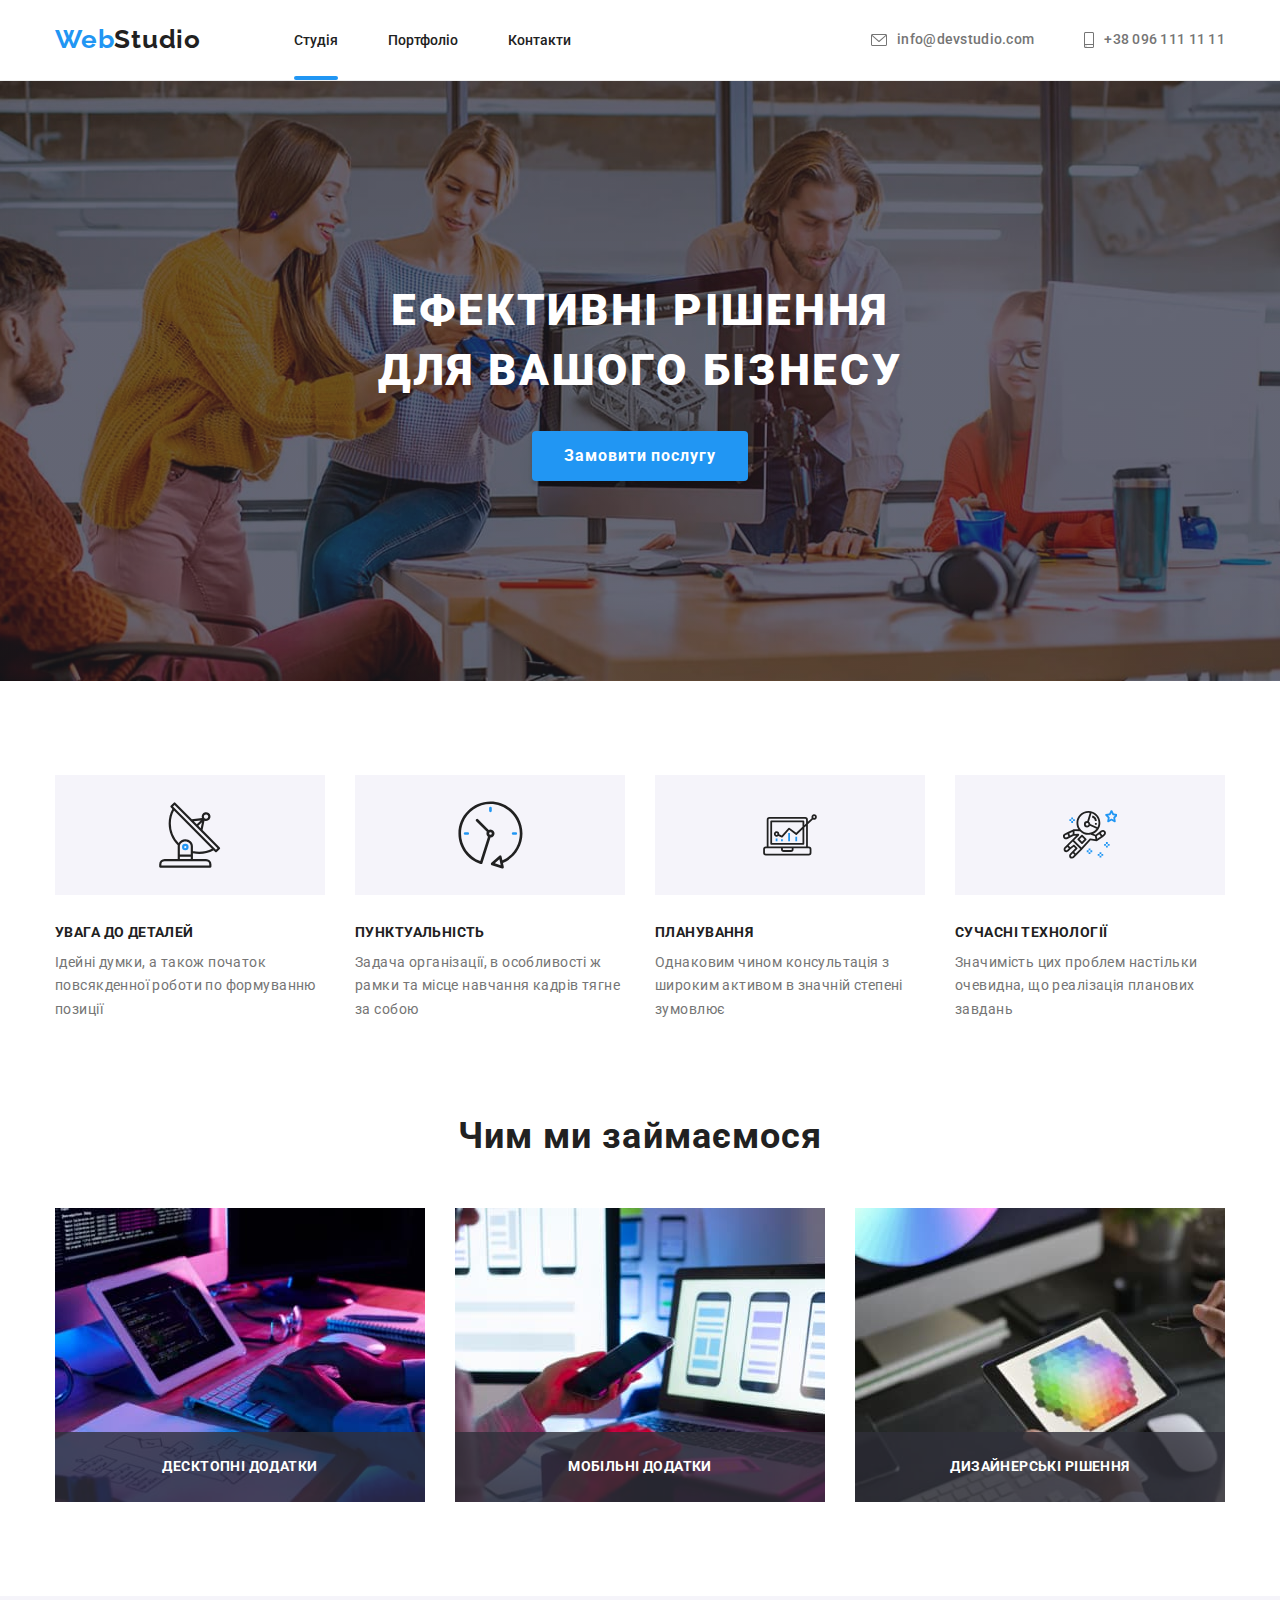
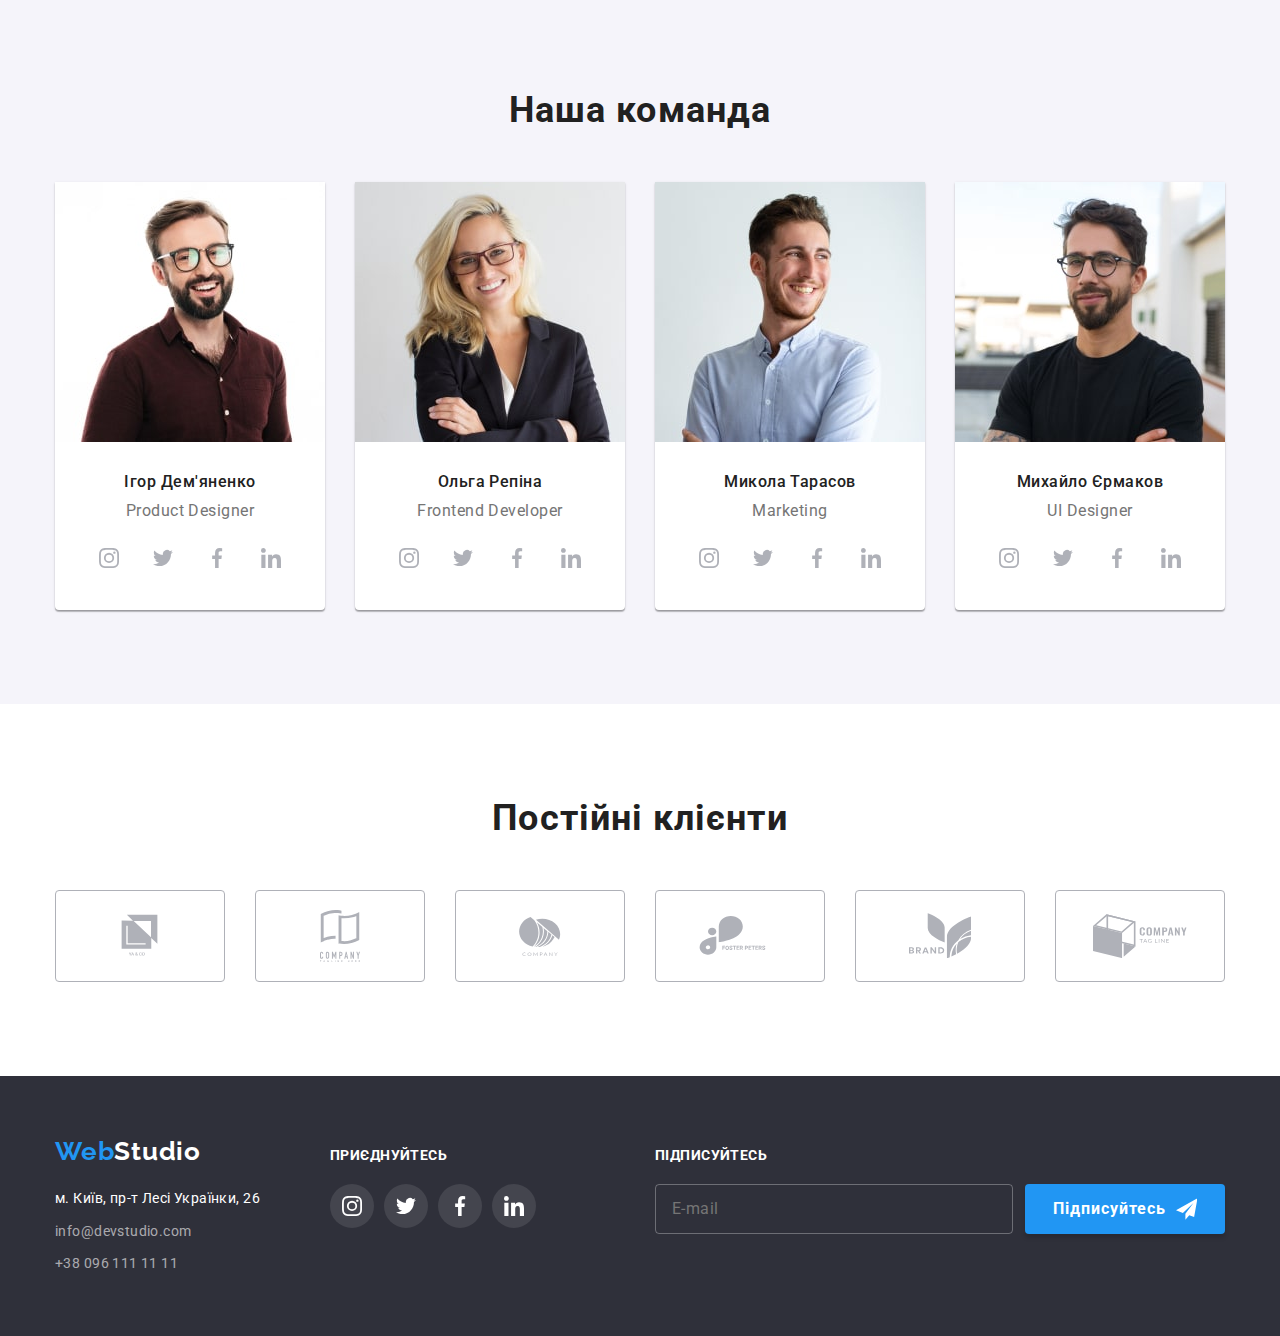
==== commit 111bdafe: "refactoring after done hw" ====
--- a/index.html
+++ b/index.html
@@ -18,8 +18,8 @@
         <div class="container page-header__container">
             <a href="./index.html" class="logo">Web<span class="logo--header">Studio</span></a>
             <button type="button" class="menu-button">
-                <svg width="40" height="40">
-                    <use class="menu-button__icon-menu" href="./images/icons.svg#icon-mobile-menu"></use>
+                <svg width="40" height="40" class="menu-button__icon-menu">
+                    <use href="./images/icons.svg#icon-mobile-menu"></use>
                 </svg>
             </button>
             <nav>
@@ -51,8 +51,8 @@
                 <div class="container">
                     <div>
                         <button type="button" class="menu-button">
-                            <svg width="40" height="40">
-                                <use class="menu-button__icon-close" href="./images/icons.svg#icon-mobile-menu-close"></use>
+                            <svg width="40" height="40" class="menu-button__icon-close">
+                                <use href="./images/icons.svg#icon-mobile-menu-close"></use>
                             </svg>
                         </button>
                         <nav>
--- a/css/main.min.css
+++ b/css/main.min.css
@@ -1 +1 @@
-body{font-family:"Roboto",sans-serif;color:#212121}h1,h2,h3,p{margin:0}ul{margin:0;padding:0;list-style:none}img{display:block;max-width:100%;height:auto}.container{padding-left:15px;padding-right:15px;margin-left:auto;margin-right:auto}@media screen and (min-width: 480px){.container{width:480px}}@media screen and (min-width: 768px){.container{width:768px}}@media screen and (min-width: 1200px){.container{width:1200px}}.section{padding:60px 0}@media screen and (min-width: 1200px){.section{padding:94px 0}}.no-scroll{overflow:hidden}.visually-hidden{position:absolute;width:1px;height:1px;margin:-1px;border:0;padding:0;white-space:nowrap;-webkit-clip-path:inset(100%);clip-path:inset(100%);clip:rect(0 0 0 0);overflow:hidden}.second-title{color:#212121;font-weight:700;font-size:36px;line-height:1.16;letter-spacing:.03em;text-align:center;margin-bottom:30px;padding:0}.address{margin-top:20px}.address__item:nth-child(n+2){margin-top:9px}.address__place{color:#fff;text-decoration:none;font-style:normal;font-size:14px;line-height:1.71;letter-spacing:.03em}.address__contact{color:rgba(255,255,255,.6);text-decoration:none;font-style:normal;font-size:14px;line-height:1.71;letter-spacing:.03em}.footer{background-color:#2f303a;padding:60px 0}@media screen and (min-width: 1200px){.footer__container{display:-webkit-box;display:-ms-flexbox;display:flex}}@media screen and (max-width: 767px){.footer__container{text-align:center}}@media screen and (min-width: 768px){.address-and-join{display:-webkit-box;display:-ms-flexbox;display:flex}}@media screen and (min-width: 768px)and (max-width: 1199px){.address-and-join{margin-left:61px}}.join{margin-top:60px}@media screen and (min-width: 768px){.join{margin-left:165px;margin-top:5px}}@media screen and (min-width: 1200px){.join{margin-left:70px;margin-top:12px}}.join__title{font-family:"Roboto",sans-serif;font-style:normal;font-weight:700;font-size:14px;line-height:1.14;letter-spacing:.03em;text-transform:uppercase;color:#fff;margin-bottom:20px}@media screen and (max-width: 1199px){.join__title{text-align:center}}.join__list{display:-webkit-box;display:-ms-flexbox;display:flex;-webkit-box-pack:center;-ms-flex-pack:center;justify-content:center}.join__item{width:44px;height:44px;margin-right:10px}.join__item:nth-child(4){margin-right:0px}.join__social-link{color:#fff;width:100%;height:100%;display:-webkit-box;display:-ms-flexbox;display:flex;-webkit-box-align:center;-ms-flex-align:center;align-items:center;-webkit-box-pack:center;-ms-flex-pack:center;justify-content:center;border-radius:50%;background:rgba(255,255,255,.1);-webkit-transition:background-color 250ms cubic-bezier(0.4, 0, 0.2, 1);transition:background-color 250ms cubic-bezier(0.4, 0, 0.2, 1)}.join__social-link:hover,.join__social-link:focus{background-color:#2196f3}.join__icon{fill:#fff}.logo{display:inline-block;font-family:"Raleway",sans-serif;color:#2196f3;text-decoration:none;font-weight:700;font-size:26px;line-height:1.19;letter-spacing:.03em}@media screen and (max-width: 767px){.logo{padding-top:16px;padding-bottom:16px}}@media screen and (min-width: 768px){.logo{padding:24px 0 25px 0}}.logo--header{color:#212121}.logo--footer{color:#fff}.footer__logo{padding-top:0px;padding-bottom:0px}.page-header{position:relative;border-bottom:1px solid #eee}.page-header__container{position:relative}@media screen and (min-width: 768px){.page-header__container{display:-webkit-box;display:-ms-flexbox;display:flex;-webkit-box-align:center;-ms-flex-align:center;align-items:center}}.contact-header__link{color:#757575;text-decoration:none;font-weight:500;font-size:14px;line-height:1.14;letter-spacing:.02em;display:-webkit-box;display:-ms-flexbox;display:flex;-webkit-transition:color 250ms cubic-bezier(0.4, 0, 0.2, 1);transition:color 250ms cubic-bezier(0.4, 0, 0.2, 1)}.contact-header__link:hover,.contact-header__link:focus{color:#2196f3}.contact-header{display:none;margin:0 0 0 auto}@media screen and (min-width: 768px){.contact-header{display:block}}@media screen and (min-width: 1200px){.contact-header{display:-webkit-box;display:-ms-flexbox;display:flex}}.contact-header__icon{-ms-flex-item-align:center;align-self:center;margin-right:10px;fill:currentColor}@media screen and (min-width: 768px)and (max-width: 1199px){.contact-header__item:not(:first-child){margin-top:10px}}@media screen and (min-width: 1200px){.contact-header__item:not(:first-child){margin-left:50px}}.menu-button{display:-webkit-inline-box;display:-ms-inline-flexbox;display:inline-flex;position:absolute;top:10px;right:15px;padding:0;border:0;background-color:rgba(0,0,0,0)}@media screen and (min-width: 768px){.menu-button{display:none}}.is-open .menu-button__icon-close{display:block}.is-open .menu-button__icon-menu{display:none}.mobile-menu{position:fixed;top:0;left:0;width:100%;height:100%;display:block;padding:40px 10px;background-color:#fff;z-index:2}.mobile-menu.is-hidden{display:none}.mobile-menu .container{display:-webkit-box;display:-ms-flexbox;display:flex;-webkit-box-orient:vertical;-webkit-box-direction:normal;-ms-flex-direction:column;flex-direction:column;-webkit-box-pack:justify;-ms-flex-pack:justify;justify-content:space-between;height:100%;overflow:auto}.mobile-nav__link{color:#212121;text-decoration:none;font-weight:500;font-size:40px;line-height:1.17;text-decoration:none;letter-spacing:.02em;-webkit-transition:color 250ms cubic-bezier(0.4, 0, 0.2, 1);transition:color 250ms cubic-bezier(0.4, 0, 0.2, 1)}.mobile-nav__link:hover,.mobile-nav__link:focus{color:#2196f3}.mobile-nav__item:not(:first-child){margin-top:32px}.mobile-contact-header{margin-top:32px;margin-bottom:64px}.mobile-contact-header__item:not(:first-child){margin-top:32px}.mobile-menu__phone{font-weight:500;font-size:34px;line-height:1.17;letter-spacing:.02em;color:#2196f3;text-decoration:none}.mobile-menu__mail{font-weight:500;font-size:24px;line-height:1.16;letter-spacing:.02em;color:#757575;text-decoration:none}.mobile-menu__social-list{display:-webkit-box;display:-ms-flexbox;display:flex;margin-top:64px}.mobile-menu__social-link{font-weight:500;font-size:18px;line-height:1.22;letter-spacing:.02em;color:#2196f3;text-decoration:none}.mobile-menu__social-link:not(:first-child){margin-left:10px}.mobile-menu__social-link:not(:last-child){padding-right:10px;border-right:1px solid rgba(33,33,33,.2)}.site-nav{display:none}@media screen and (min-width: 768px){.site-nav{display:-webkit-box;display:-ms-flexbox;display:flex;margin:0 0 0 93px}}@media screen and (min-width: 768px){.site-nav__item:not(:first-child){margin-left:50px}}.site-nav__link{position:relative;color:#212121;text-decoration:none;font-weight:500;font-size:14px;line-height:1.14;text-decoration:none;padding:32px 0px;-webkit-transition:color 250ms cubic-bezier(0.4, 0, 0.2, 1);transition:color 250ms cubic-bezier(0.4, 0, 0.2, 1)}.site-nav__link:hover,.site-nav__link:focus{color:#2196f3}@media screen and (min-width: 768px){.site-nav__item--active::after{position:absolute;bottom:0;display:block;content:"";width:100%;height:4px;background-color:#2196f3;border-radius:2px}}.subscription{margin-left:auto}@media screen and (max-width: 1199px){.subscription{margin-top:60px}}@media screen and (min-width: 1200px){.subscription{margin-top:12px}}@media screen and (min-width: 1200px){.subscription__form{display:-webkit-box;display:-ms-flexbox;display:flex}}.subscription__label{display:-webkit-box;display:-ms-flexbox;display:flex;-webkit-box-pack:center;-ms-flex-pack:center;justify-content:center;height:50px}@media screen and (max-width: 1199px){.subscription__label{margin-bottom:20px}}@media screen and (min-width: 1200px){.subscription__label{margin-right:12px}}.subcription__input{width:100%;border:1px solid rgba(255,255,255,.3);border-radius:4px;outline:none;background-color:rgba(0,0,0,0);font-family:"Roboto",sans-serif;font-weight:400;font-size:16px;line-height:1.25;letter-spacing:.03em;color:rgba(255,255,255,.6);padding:15px 16px}@media screen and (min-width: 768px){.subcription__input{width:450px}}@media screen and (min-width: 1200px){.subcription__input{width:358px}}.subscription__button{display:-webkit-box;display:-ms-flexbox;display:flex;-webkit-box-align:center;-ms-flex-align:center;align-items:center;max-width:200px;height:50px;margin-left:auto;margin-right:auto;background-color:#2196f3;padding:10px 28px;-webkit-box-shadow:0px 4px 4px rgba(0,0,0,.15);box-shadow:0px 4px 4px rgba(0,0,0,.15);border-radius:4px;border:none;cursor:pointer}.subscription__button-title{font-family:"Roboto",sans-serif;font-weight:700;font-size:16px;line-height:1.88;letter-spacing:.06em;color:#fff;margin-right:10px}.subscription__title{font-family:"Roboto",sans-serif;font-style:normal;font-weight:700;font-size:14px;line-height:1.14;letter-spacing:.03em;text-transform:uppercase;color:#fff;margin-bottom:20px}@media screen and (max-width: 1199px){.subscription__title{text-align:center}}.activities-section{display:none;padding:0 0 94px 0}@media screen and (min-width: 1200px){.activities-section{display:block}}.activities{display:-webkit-box;display:-ms-flexbox;display:flex;margin:50px 0 0 0}.activities__item{position:relative}.activities__item:not(:first-child){margin-left:30px}.activities__thumb{display:-webkit-box;display:-ms-flexbox;display:flex;-webkit-box-pack:center;-ms-flex-pack:center;justify-content:center;-webkit-box-align:center;-ms-flex-align:center;align-items:center;position:absolute;bottom:0;left:0;width:100%;height:70px;background:rgba(47,48,58,.8)}.activities__text{text-transform:uppercase;font-family:"Roboto",sans-serif;font-weight:700;font-size:14px;line-height:1.14;text-align:center;letter-spacing:.03em;color:#fff}.clients{display:-webkit-box;display:-ms-flexbox;display:flex;-ms-flex-wrap:wrap;flex-wrap:wrap;margin:-15px}.clients__item{-ms-flex-preferred-size:calc((100% - 60px)/2);flex-basis:calc((100% - 60px)/2);height:92px;margin:15px}@media screen and (min-width: 768px){.clients__item{-ms-flex-preferred-size:calc((100% - 90px)/3);flex-basis:calc((100% - 90px)/3)}}@media screen and (min-width: 1200px){.clients__item{-ms-flex-preferred-size:calc((100% - 180px)/6);flex-basis:calc((100% - 180px)/6)}}.clients__link{color:#afb1b8;width:100%;height:100%;display:-webkit-box;display:-ms-flexbox;display:flex;-webkit-box-align:center;-ms-flex-align:center;align-items:center;-webkit-box-pack:center;-ms-flex-pack:center;justify-content:center;border:1px solid #afb1b8;border-radius:4px;-webkit-transition:color 250ms cubic-bezier(0.4, 0, 0.2, 1),border-color 250ms cubic-bezier(0.4, 0, 0.2, 1);transition:color 250ms cubic-bezier(0.4, 0, 0.2, 1),border-color 250ms cubic-bezier(0.4, 0, 0.2, 1)}.clients__link:hover,.clients__link:focus{border-color:#2196f3;color:#2196f3}.clients__icon{fill:currentColor}@media screen and (min-width: 768px){.features{display:-webkit-box;display:-ms-flexbox;display:flex;-ms-flex-wrap:wrap;flex-wrap:wrap;margin:-15px}}.features__thumb{background-color:#f5f4fa;padding:25px auto;height:120px;display:-webkit-box;display:-ms-flexbox;display:flex;-webkit-box-align:center;-ms-flex-align:center;align-items:center;-webkit-box-pack:center;-ms-flex-pack:center;justify-content:center;margin-bottom:30px}.features__icon{fill:#212121}.features__title{color:#212121;font-weight:700;font-size:14px;line-height:1.14;letter-spacing:.03em;text-transform:uppercase;text-align:center}.features__text{color:#757575;font-size:14px;line-height:1.71;letter-spacing:.03em;margin-top:10px}@media screen and (max-width: 767px){.features__item:not(:first-child){margin-top:30px}}@media screen and (min-width: 768px){.features__item{-ms-flex-preferred-size:calc((100% - 60px)/2);flex-basis:calc((100% - 60px)/2);margin:15px}}@media screen and (min-width: 1200px){.features__item{-ms-flex-preferred-size:calc((100% - 120px)/4);flex-basis:calc((100% - 120px)/4)}}.hero{padding-top:118px;padding-bottom:118px}@media screen and (min-width: 1200px){.hero{padding-top:200px;padding-bottom:200px}}.overlay{max-width:480px;max-height:400px;margin:0 auto;background-image:-webkit-gradient(linear, left top, right top, from(rgba(47, 48, 58, 0.4)), to(rgba(47, 48, 58, 0.4))),url("../images/hero-mobile-min.jpg");background-image:linear-gradient(to right, rgba(47, 48, 58, 0.4), rgba(47, 48, 58, 0.4)),url("../images/hero-mobile-min.jpg");background-repeat:no-repeat;background-position:center;background-size:480px 400px}@media(min-device-pixel-ratio: 2),(-webkit-min-device-pixel-ratio: 2),(min-resolution: 192dpi),(min-resolution: 2dppx){.overlay{background-image:-webkit-gradient(linear, left top, right top, from(rgba(47, 48, 58, 0.4)), to(rgba(47, 48, 58, 0.4))),url("../images/hero-mobile@2x-min.jpg");background-image:linear-gradient(to right, rgba(47, 48, 58, 0.4), rgba(47, 48, 58, 0.4)),url("../images/hero-mobile@2x-min.jpg")}}@media screen and (min-width: 768px){.overlay{max-width:768px;background-image:-webkit-gradient(linear, left top, right top, from(rgba(47, 48, 58, 0.4)), to(rgba(47, 48, 58, 0.4))),url("../images/hero-tablet-min.jpg");background-image:linear-gradient(to right, rgba(47, 48, 58, 0.4), rgba(47, 48, 58, 0.4)),url("../images/hero-tablet-min.jpg");background-size:768px 400px}}@media screen and (min-width: 768px)and (min-device-pixel-ratio: 2),screen and (min-width: 768px)and (-webkit-min-device-pixel-ratio: 2),screen and (min-width: 768px)and (min-resolution: 192dpi),screen and (min-width: 768px)and (min-resolution: 2dppx){.overlay{background-image:-webkit-gradient(linear, left top, right top, from(rgba(47, 48, 58, 0.4)), to(rgba(47, 48, 58, 0.4))),url("../images/hero-tablet@2x-min.jpg");background-image:linear-gradient(to right, rgba(47, 48, 58, 0.4), rgba(47, 48, 58, 0.4)),url("../images/hero-tablet@2x-min.jpg")}}@media screen and (min-width: 1200px){.overlay{max-width:1600px;max-height:600px;background-image:-webkit-gradient(linear, left top, right top, from(rgba(47, 48, 58, 0.4)), to(rgba(47, 48, 58, 0.4))),url("../images/hero-desktop-min.jpg");background-image:linear-gradient(to right, rgba(47, 48, 58, 0.4), rgba(47, 48, 58, 0.4)),url("../images/hero-desktop-min.jpg");background-size:1600px 600px}}@media screen and (min-width: 1200px)and (min-device-pixel-ratio: 2),screen and (min-width: 1200px)and (-webkit-min-device-pixel-ratio: 2),screen and (min-width: 1200px)and (min-resolution: 192dpi),screen and (min-width: 1200px)and (min-resolution: 2dppx){.overlay{background-image:-webkit-gradient(linear, left top, right top, from(rgba(47, 48, 58, 0.4)), to(rgba(47, 48, 58, 0.4))),url("../images/hero-desktop@2x-min.jpg");background-image:linear-gradient(to right, rgba(47, 48, 58, 0.4), rgba(47, 48, 58, 0.4)),url("../images/hero-desktop@2x-min.jpg")}}.hero__title{color:#fff;text-align:center;font-weight:900;font-size:26px;line-height:1.62;letter-spacing:.06em;margin:0}@media screen and (min-width: 1200px){.hero__title{font-size:44px;line-height:1.36}}.hero__button{display:block;cursor:pointer;background:#2196f3;color:#fff;padding:10px 32px;font-weight:700;font-size:16px;line-height:1.875;letter-spacing:.06em;border:0;border-radius:4px;-webkit-box-shadow:0px 4px 4px rgba(0,0,0,.15);box-shadow:0px 4px 4px rgba(0,0,0,.15);margin:30px auto 0 auto}.backdrop{position:fixed;top:0;left:0;width:100%;height:100%;background-color:rgba(0,0,0,.2);opacity:1;-webkit-transition:opacity 1000ms cubic-bezier(0.4, 0, 0.2, 1);transition:opacity 1000ms cubic-bezier(0.4, 0, 0.2, 1)}.is-hidden{opacity:0;pointer-events:none}.is-hidden .modal{-webkit-transform:translate(-50%, -50%) scale(0.5);transform:translate(-50%, -50%) scale(0.5)}.modal{background-color:#fff;position:absolute;top:50%;left:50%;-webkit-transform:translate(-50%, -50%) scale(1);transform:translate(-50%, -50%) scale(1);-webkit-transition:-webkit-transform 1000ms cubic-bezier(0.4, 0, 0.2, 1);transition:-webkit-transform 1000ms cubic-bezier(0.4, 0, 0.2, 1);transition:transform 1000ms cubic-bezier(0.4, 0, 0.2, 1);transition:transform 1000ms cubic-bezier(0.4, 0, 0.2, 1), -webkit-transform 1000ms cubic-bezier(0.4, 0, 0.2, 1);padding:40px}.modal__button-close{display:-webkit-box;display:-ms-flexbox;display:flex;-webkit-box-pack:center;-ms-flex-pack:center;justify-content:center;-webkit-box-align:center;-ms-flex-align:center;align-items:center;position:absolute;top:8px;right:8px;width:30px;height:30px;padding:0px;margin:0px;border:1px solid rgba(0,0,0,.1);border-radius:50%;background-color:#fff;cursor:pointer;color:#212121}.modal__icon-close{fill:currentColor;-webkit-transition:fill 250ms cubic-bezier(0.4, 0, 0.2, 1);transition:fill 250ms cubic-bezier(0.4, 0, 0.2, 1)}.modal__icon-close:hover,.modal__icon-close:focus{fill:#2196f3}.modal__title{font-family:"Roboto",sans-serif;font-weight:700;font-size:20px;line-height:1.15;text-align:center;letter-spacing:.03em;color:#212121;margin-bottom:12px}.modal__label{display:-webkit-box;display:-ms-flexbox;display:flex;-webkit-box-orient:vertical;-webkit-box-direction:normal;-ms-flex-direction:column;flex-direction:column}.modal__label-title{font-family:"Roboto",sans-serif;font-weight:400;font-size:12px;line-height:1.16;letter-spacing:.01em;margin-bottom:4px;color:#757575}.modal__input{width:100%;border:1px solid rgba(33,33,33,.2);border-radius:4px;height:40px;padding:12px 42px;outline:none;-webkit-transition:border 250ms cubic-bezier(0.4, 0, 0.2, 1);transition:border 250ms cubic-bezier(0.4, 0, 0.2, 1)}.modal__label:hover .modal__input{border-color:#2196f3;cursor:pointer}.modal__label:focus .modal__input{border-color:#2196f3;cursor:pointer}.modal__input:focus-within{border-color:#2196f3}.comment{height:120px;padding:12px 16px}.modal__input-placeholder{display:block;position:absolute;top:13px;left:16px;font-family:"Roboto",sans-serif;font-weight:400;font-size:12px;line-height:1.16;letter-spacing:.01em;color:rgba(117,117,117,.5)}.comment:not(:-moz-placeholder-shown)~.modal__input-placeholder{display:none}.comment:not(:-ms-input-placeholder)~.modal__input-placeholder{display:none}.comment:not(:placeholder-shown)~.modal__input-placeholder{display:none}.modal__label-field{position:relative;margin-bottom:10px}.modal__label-icon{position:absolute;left:15px;top:50%;-webkit-transform:translateY(-50%);transform:translateY(-50%);-webkit-transition:fill 250ms cubic-bezier(0.4, 0, 0.2, 1);transition:fill 250ms cubic-bezier(0.4, 0, 0.2, 1)}.modal__label:hover .modal__label-icon{fill:#2196f3;cursor:pointer}.modal__input:focus-within+.modal__label-icon{fill:#2196f3}textarea{resize:none;font-family:"Roboto",sans-serif;font-weight:400;font-size:12px;line-height:1.16;letter-spacing:.01em}.modal__textarea-field{position:relative}.modal__rules-label{display:-webkit-box;display:-ms-flexbox;display:flex;-webkit-box-align:center;-ms-flex-align:center;align-items:center;-webkit-box-pack:center;-ms-flex-pack:center;justify-content:center;margin-top:20px;margin-left:auto;margin-right:auto}.modal__rules-checkbox{height:15px;width:16px}.modal__rules-icon{margin-right:7px;border-radius:2px;border:2px solid #212121}.modal__rules-checkbox:checked+.modal__rules-icon{background-color:#2196f3;border-color:#2196f3}.modal__rules-text{font-family:"Roboto",sans-serif;font-weight:400;font-size:14px;line-height:1.71;letter-spacing:.03em;color:#757575;margin-right:5px}.modal__rules-link{font-family:"Roboto",sans-serif;font-weight:400;font-size:14px;line-height:1.71;letter-spacing:.03em;color:#2196f3}.modal__button{display:block;padding:10px 56px;border:none;background:#188ce8;-webkit-box-shadow:0px 4px 4px rgba(0,0,0,.15);box-shadow:0px 4px 4px rgba(0,0,0,.15);border-radius:4px;margin-top:30px;margin-left:auto;margin-right:auto;font-family:"Roboto",sans-serif;font-weight:700;font-size:16px;line-height:1.88;letter-spacing:.06em;color:#fff;cursor:pointer}.team{background-color:#f5f4fa}@media screen and (min-width: 768px){.team-list{display:-webkit-box;display:-ms-flexbox;display:flex;-ms-flex-wrap:wrap;flex-wrap:wrap;margin:-15px}}.worker{background-color:#fff;border-radius:0px 0px 4px 4px;-webkit-box-shadow:0px 1px 3px rgba(0,0,0,.12),0px 1px 1px rgba(0,0,0,.14),0px 2px 1px rgba(0,0,0,.2);box-shadow:0px 1px 3px rgba(0,0,0,.12),0px 1px 1px rgba(0,0,0,.14),0px 2px 1px rgba(0,0,0,.2)}@media screen and (max-width: 767px){.worker:not(:last-child){margin-bottom:30px}}@media screen and (min-width: 768px){.worker{-ms-flex-preferred-size:calc((100% - 60px)/2);flex-basis:calc((100% - 60px)/2);margin:15px}}@media screen and (min-width: 1200px){.worker{-ms-flex-preferred-size:calc((100% - 120px)/4);flex-basis:calc((100% - 120px)/4)}}.worker__thumb{padding:30px 0}.worker__name{color:#212121;font-weight:500;font-size:16px;line-height:1.1875;letter-spacing:.03em;text-align:center;margin-bottom:10px}.worker__position{color:#757575;font-size:16px;line-height:1.19;letter-spacing:.03em;text-align:center;margin-bottom:16px}.worker__social-link-list{display:-webkit-box;display:-ms-flexbox;display:flex;-webkit-box-pack:center;-ms-flex-pack:center;justify-content:center}.worker__social-link-item{width:44px;height:44px;margin-right:10px}.worker__social-link-item:nth-child(4){margin-right:0px}.worker__social-link{color:#afb1b8;width:100%;height:100%;display:-webkit-box;display:-ms-flexbox;display:flex;-webkit-box-align:center;-ms-flex-align:center;align-items:center;-webkit-box-pack:center;-ms-flex-pack:center;justify-content:center;border-radius:50%;-webkit-transition:color 250ms cubic-bezier(0.4, 0, 0.2, 1),background-color 250ms cubic-bezier(0.4, 0, 0.2, 1);transition:color 250ms cubic-bezier(0.4, 0, 0.2, 1),background-color 250ms cubic-bezier(0.4, 0, 0.2, 1)}.worker__social-link:hover,.worker__social-link:focus{background-color:#2196f3;color:#fff}.worker__social-link-icon{fill:currentColor}.filtrs{display:-webkit-box;display:-ms-flexbox;display:flex;-ms-flex-wrap:wrap;flex-wrap:wrap;-webkit-box-pack:center;-ms-flex-pack:center;justify-content:center;margin-left:-8px}@media screen and (max-width: 767px){.filtrs{-webkit-box-pack:start;-ms-flex-pack:start;justify-content:flex-start;margin-top:-8px;margin-bottom:-8px}}.filtrs__item{margin-left:8px}@media screen and (max-width: 767px){.filtrs__item{margin-top:8px;margin-bottom:8px}}.filtrs__button{cursor:pointer;background-color:#f5f4fa;color:#212121;font-weight:500;font-size:16px;line-height:1.61;letter-spacing:.03em;border-radius:4px;border-color:#fff;border-style:hidden;padding:6px 22px 6px 22px;-webkit-transition:color 250ms cubic-bezier(0.4, 0, 0.2, 1),background-color 250ms cubic-bezier(0.4, 0, 0.2, 1),-webkit-box-shadow 250ms cubic-bezier(0.4, 0, 0.2, 1);transition:color 250ms cubic-bezier(0.4, 0, 0.2, 1),background-color 250ms cubic-bezier(0.4, 0, 0.2, 1),-webkit-box-shadow 250ms cubic-bezier(0.4, 0, 0.2, 1);transition:color 250ms cubic-bezier(0.4, 0, 0.2, 1),background-color 250ms cubic-bezier(0.4, 0, 0.2, 1),box-shadow 250ms cubic-bezier(0.4, 0, 0.2, 1);transition:color 250ms cubic-bezier(0.4, 0, 0.2, 1),background-color 250ms cubic-bezier(0.4, 0, 0.2, 1),box-shadow 250ms cubic-bezier(0.4, 0, 0.2, 1),-webkit-box-shadow 250ms cubic-bezier(0.4, 0, 0.2, 1)}.filtrs__button:hover,.filtrs__button:focus{background-color:#2196f3;color:#fff;-webkit-box-shadow:0px 1px 1px rgba(0,0,0,.12),0px 4px 4px rgba(0,0,0,.06),1px 4px 6px rgba(0,0,0,.16);box-shadow:0px 1px 1px rgba(0,0,0,.12),0px 4px 4px rgba(0,0,0,.06),1px 4px 6px rgba(0,0,0,.16)}.project-list{margin-top:50px}@media screen and (min-width: 768px){.project-list{display:-webkit-box;display:-ms-flexbox;display:flex;-ms-flex-wrap:wrap;flex-wrap:wrap;margin:-15px}}@media screen and (min-width: 768px){.project-list{margin-top:30px}}@media screen and (min-width: 1200px){.project-list{margin-top:40px}}.project{display:-webkit-box;display:-ms-flexbox;display:flex;-webkit-box-orient:vertical;-webkit-box-direction:normal;-ms-flex-direction:column;flex-direction:column;-webkit-transition:-webkit-box-shadow 250ms cubic-bezier(0.4, 0, 0.2, 1);transition:-webkit-box-shadow 250ms cubic-bezier(0.4, 0, 0.2, 1);transition:box-shadow 250ms cubic-bezier(0.4, 0, 0.2, 1);transition:box-shadow 250ms cubic-bezier(0.4, 0, 0.2, 1), -webkit-box-shadow 250ms cubic-bezier(0.4, 0, 0.2, 1)}.project:hover{-webkit-box-shadow:0px 1px 1px rgba(0,0,0,.12),0px 4px 4px rgba(0,0,0,.06),1px 4px 6px rgba(0,0,0,.16);box-shadow:0px 1px 1px rgba(0,0,0,.12),0px 4px 4px rgba(0,0,0,.06),1px 4px 6px rgba(0,0,0,.16)}@media screen and (max-width: 767px){.project:not(:last-child){margin-bottom:30px}}@media screen and (min-width: 768px){.project{-ms-flex-preferred-size:calc((100% - 60px)/2);flex-basis:calc((100% - 60px)/2);margin:15px}}@media screen and (min-width: 1200px){.project{-ms-flex-preferred-size:calc((100% - 90px)/3);flex-basis:calc((100% - 90px)/3)}}.project__thumb{-webkit-box-flex:1;-ms-flex-positive:1;flex-grow:1;padding:20px 24px;border-left:1px solid #eee;border-bottom:1px solid #eee;border-right:1px solid #eee}.project__name{color:#212121;font-weight:700;font-size:18px;line-height:2;letter-spacing:.06em;margin-bottom:4px}.project__type{color:#757575;font-size:16px;line-height:1.88;letter-spacing:.03em}.project__image{position:relative;overflow:hidden}.project__image::before{display:inline-block;content:"";position:absolute;width:100%;height:100%;top:0;left:0;background-color:rgba(33,150,243,.9);-webkit-transform:translateY(100%);transform:translateY(100%);-webkit-transition:-webkit-transform 250ms cubic-bezier(0.4, 0, 0.2, 1);transition:-webkit-transform 250ms cubic-bezier(0.4, 0, 0.2, 1);transition:transform 250ms cubic-bezier(0.4, 0, 0.2, 1);transition:transform 250ms cubic-bezier(0.4, 0, 0.2, 1), -webkit-transform 250ms cubic-bezier(0.4, 0, 0.2, 1)}.project:hover .project__image::before{-webkit-transform:translateY(0);transform:translateY(0)}.project__hover-thumb{position:absolute;width:100%;height:100%;padding:63px 24px;top:0;left:0;opacity:0}.project:hover .project__hover-thumb{opacity:1}.project__hover-text{font-family:"Roboto",sans-serif;font-weight:400;font-size:18px;line-height:1.56;letter-spacing:.03em;color:#fff}/*# sourceMappingURL=main.min.css.map */+body{font-family:"Roboto",sans-serif;color:#212121}h1,h2,h3,p{margin:0}ul{margin:0;padding:0;list-style:none}img{display:block;max-width:100%;height:auto}.container{padding-left:15px;padding-right:15px;margin-left:auto;margin-right:auto}@media screen and (min-width: 480px){.container{width:480px}}@media screen and (min-width: 768px){.container{width:768px}}@media screen and (min-width: 1200px){.container{width:1200px}}.section{padding:60px 0}@media screen and (min-width: 1200px){.section{padding:94px 0}}.no-scroll{overflow:hidden}.visually-hidden{position:absolute;width:1px;height:1px;margin:-1px;border:0;padding:0;white-space:nowrap;-webkit-clip-path:inset(100%);clip-path:inset(100%);clip:rect(0 0 0 0);overflow:hidden}.second-title{color:#212121;font-weight:700;font-size:28px;line-height:1.16;letter-spacing:.03em;text-align:center;margin-bottom:30px;padding:0}@media screen and (min-width: 1200px){.second-title{margin-bottom:50px;font-size:36px}}.address{margin-top:20px}.address__item:nth-child(n+2){margin-top:9px}.address__place{color:#fff;text-decoration:none;font-style:normal;font-size:14px;line-height:1.71;letter-spacing:.03em}.address__contact{color:rgba(255,255,255,.6);text-decoration:none;font-style:normal;font-size:14px;line-height:1.71;letter-spacing:.03em}.footer{background-color:#2f303a;padding:60px 0}@media screen and (min-width: 1200px){.footer__container{display:-webkit-box;display:-ms-flexbox;display:flex}}@media screen and (max-width: 1199px){.footer__container{text-align:center}}@media screen and (min-width: 768px){.address-and-join{display:-webkit-box;display:-ms-flexbox;display:flex}}@media screen and (min-width: 768px)and (max-width: 1199px){.address-and-join{margin-left:61px}}.join{margin-top:60px}@media screen and (min-width: 768px){.join{margin-left:165px;margin-top:5px}}@media screen and (min-width: 1200px){.join{margin-left:70px;margin-top:12px}}.join__title{font-family:"Roboto",sans-serif;font-style:normal;font-weight:700;font-size:14px;line-height:1.14;letter-spacing:.03em;text-transform:uppercase;color:#fff;margin-bottom:20px}@media screen and (max-width: 1199px){.join__title{text-align:center}}.join__list{display:-webkit-box;display:-ms-flexbox;display:flex;-webkit-box-pack:center;-ms-flex-pack:center;justify-content:center}.join__item{width:44px;height:44px;margin-right:10px}.join__item:nth-child(4){margin-right:0px}.join__social-link{color:#fff;width:100%;height:100%;display:-webkit-box;display:-ms-flexbox;display:flex;-webkit-box-align:center;-ms-flex-align:center;align-items:center;-webkit-box-pack:center;-ms-flex-pack:center;justify-content:center;border-radius:50%;background:rgba(255,255,255,.1);-webkit-transition:background-color 250ms cubic-bezier(0.4, 0, 0.2, 1);transition:background-color 250ms cubic-bezier(0.4, 0, 0.2, 1)}.join__social-link:hover,.join__social-link:focus{background-color:#2196f3}.join__icon{fill:#fff}.logo{display:inline-block;font-family:"Raleway",sans-serif;color:#2196f3;text-decoration:none;font-weight:700;font-size:26px;line-height:1.19;letter-spacing:.03em}@media screen and (max-width: 767px){.logo{padding-top:16px;padding-bottom:16px}}@media screen and (min-width: 768px){.logo{padding:24px 0 25px 0}}.logo--header{color:#212121}.logo--footer{color:#fff}.footer__logo{padding-top:0px;padding-bottom:0px}.page-header{position:relative;border-bottom:1px solid #eee}.page-header__container{position:relative}@media screen and (min-width: 768px){.page-header__container{display:-webkit-box;display:-ms-flexbox;display:flex;-webkit-box-align:center;-ms-flex-align:center;align-items:center}}.contact-header__link{color:#757575;text-decoration:none;font-weight:500;font-size:14px;line-height:1.14;letter-spacing:.02em;display:-webkit-box;display:-ms-flexbox;display:flex;-webkit-transition:color 250ms cubic-bezier(0.4, 0, 0.2, 1);transition:color 250ms cubic-bezier(0.4, 0, 0.2, 1)}.contact-header__link:hover,.contact-header__link:focus{color:#2196f3}.contact-header{display:none;margin:0 0 0 auto}@media screen and (min-width: 768px){.contact-header{display:block}}@media screen and (min-width: 1200px){.contact-header{display:-webkit-box;display:-ms-flexbox;display:flex}}.contact-header__icon{-ms-flex-item-align:center;align-self:center;margin-right:10px;fill:currentColor}@media screen and (min-width: 768px)and (max-width: 1199px){.contact-header__item:not(:first-child){margin-top:10px}}@media screen and (min-width: 1200px){.contact-header__item:not(:first-child){margin-left:50px}}.menu-button{display:-webkit-inline-box;display:-ms-inline-flexbox;display:inline-flex;position:absolute;top:10px;right:15px;padding:0;border:0;background-color:rgba(0,0,0,0)}@media screen and (min-width: 768px){.menu-button{display:none}}.is-open .menu-button__icon-close{display:block}.is-open .menu-button__icon-menu{display:none}.mobile-menu{position:fixed;top:0;left:0;width:100%;height:100%;display:block;padding:60px 10px 40px 10px;background-color:#fff;z-index:2;opacity:1;-webkit-transition:opacity 300ms cubic-bezier(0.4, 0, 0.2, 1);transition:opacity 300ms cubic-bezier(0.4, 0, 0.2, 1)}.mobile-menu .is-hidden{display:none;opacity:0}.mobile-menu .container{display:-webkit-box;display:-ms-flexbox;display:flex;-webkit-box-orient:vertical;-webkit-box-direction:normal;-ms-flex-direction:column;flex-direction:column;-webkit-box-pack:justify;-ms-flex-pack:justify;justify-content:space-between;height:100%;overflow:auto}.mobile-nav__link{color:#212121;text-decoration:none;font-weight:500;font-size:40px;line-height:1.17;text-decoration:none;letter-spacing:.02em;-webkit-transition:color 250ms cubic-bezier(0.4, 0, 0.2, 1);transition:color 250ms cubic-bezier(0.4, 0, 0.2, 1)}.mobile-nav__link:hover,.mobile-nav__link:focus{color:#2196f3}@media screen and (max-width: 400px){.mobile-nav__link{font-size:30px}}.mobile-nav__item:not(:first-child){margin-top:32px}.mobile-contact-header{margin-top:32px;margin-bottom:64px}.mobile-contact-header__item{text-align:center}.mobile-contact-header__item:not(:first-child){margin-top:32px}.mobile-menu__phone{font-weight:500;font-size:34px;line-height:1.17;letter-spacing:.02em;color:#2196f3;text-decoration:none;text-align:center}@media screen and (max-width: 400px){.mobile-menu__phone{font-size:22px}}.mobile-menu__mail{font-weight:500;font-size:24px;line-height:1.16;letter-spacing:.02em;color:#757575;text-decoration:none;text-align:center}@media screen and (max-width: 400px){.mobile-menu__mail{font-size:16px}}.mobile-menu__social-list{display:-webkit-box;display:-ms-flexbox;display:flex;margin-top:64px;-webkit-box-pack:center;-ms-flex-pack:center;justify-content:center}.mobile-menu__social-link{font-weight:500;font-size:18px;line-height:1.22;letter-spacing:.02em;color:#2196f3;text-decoration:none}@media screen and (max-width: 400px){.mobile-menu__social-link{font-size:14px}}.mobile-menu__social-link:not(:first-child){margin-left:10px}.mobile-menu__social-link:not(:last-child){padding-right:10px;border-right:1px solid rgba(33,33,33,.2)}.site-nav{display:none}@media screen and (min-width: 768px){.site-nav{display:-webkit-box;display:-ms-flexbox;display:flex;margin:0 0 0 93px}}@media screen and (min-width: 768px){.site-nav__item:not(:first-child){margin-left:50px}}.site-nav__link{position:relative;color:#212121;text-decoration:none;font-weight:500;font-size:14px;line-height:1.14;text-decoration:none;padding:32px 0px;-webkit-transition:color 250ms cubic-bezier(0.4, 0, 0.2, 1);transition:color 250ms cubic-bezier(0.4, 0, 0.2, 1)}.site-nav__link:hover,.site-nav__link:focus{color:#2196f3}@media screen and (min-width: 768px){.site-nav__item--active::after{position:absolute;bottom:0;display:block;content:"";width:100%;height:4px;background-color:#2196f3;border-radius:2px}}.subscription{margin-left:auto}@media screen and (max-width: 1199px){.subscription{margin-top:60px}}@media screen and (min-width: 1200px){.subscription{margin-top:12px}}@media screen and (min-width: 1200px){.subscription__form{display:-webkit-box;display:-ms-flexbox;display:flex}}.subscription__label{display:-webkit-box;display:-ms-flexbox;display:flex;-webkit-box-pack:center;-ms-flex-pack:center;justify-content:center;height:50px}@media screen and (max-width: 1199px){.subscription__label{margin-bottom:20px}}@media screen and (min-width: 1200px){.subscription__label{margin-right:12px}}.subcription__input{width:100%;border:1px solid rgba(255,255,255,.3);border-radius:4px;outline:none;background-color:rgba(0,0,0,0);font-family:"Roboto",sans-serif;font-weight:400;font-size:16px;line-height:1.25;letter-spacing:.03em;color:rgba(255,255,255,.6);padding:15px 16px}@media screen and (min-width: 768px){.subcription__input{width:450px}}@media screen and (min-width: 1200px){.subcription__input{width:358px}}.subscription__button{display:-webkit-box;display:-ms-flexbox;display:flex;-webkit-box-align:center;-ms-flex-align:center;align-items:center;max-width:200px;height:50px;margin-left:auto;margin-right:auto;background-color:#2196f3;padding:10px 28px;-webkit-box-shadow:0px 4px 4px rgba(0,0,0,.15);box-shadow:0px 4px 4px rgba(0,0,0,.15);border-radius:4px;border:none;cursor:pointer}.subscription__button-title{font-family:"Roboto",sans-serif;font-weight:700;font-size:16px;line-height:1.88;letter-spacing:.06em;color:#fff;margin-right:10px}.subscription__title{font-family:"Roboto",sans-serif;font-style:normal;font-weight:700;font-size:14px;line-height:1.14;letter-spacing:.03em;text-transform:uppercase;color:#fff;margin-bottom:20px}@media screen and (max-width: 1199px){.subscription__title{text-align:center}}.activities-section{display:none;padding:0 0 94px 0}@media screen and (min-width: 1200px){.activities-section{display:block}}.activities{display:-webkit-box;display:-ms-flexbox;display:flex;margin:50px 0 0 0}.activities__item{position:relative}.activities__item:not(:first-child){margin-left:30px}.activities__thumb{display:-webkit-box;display:-ms-flexbox;display:flex;-webkit-box-pack:center;-ms-flex-pack:center;justify-content:center;-webkit-box-align:center;-ms-flex-align:center;align-items:center;position:absolute;bottom:0;left:0;width:100%;height:70px;background:rgba(47,48,58,.8)}.activities__text{text-transform:uppercase;font-family:"Roboto",sans-serif;font-weight:700;font-size:14px;line-height:1.14;text-align:center;letter-spacing:.03em;color:#fff}.clients{display:-webkit-box;display:-ms-flexbox;display:flex;-ms-flex-wrap:wrap;flex-wrap:wrap;margin:-15px}.clients__item{-ms-flex-preferred-size:calc((100% - 60px)/2);flex-basis:calc((100% - 60px)/2);height:92px;margin:15px}@media screen and (min-width: 768px){.clients__item{-ms-flex-preferred-size:calc((100% - 90px)/3);flex-basis:calc((100% - 90px)/3)}}@media screen and (min-width: 1200px){.clients__item{-ms-flex-preferred-size:calc((100% - 180px)/6);flex-basis:calc((100% - 180px)/6)}}.clients__link{color:#afb1b8;width:100%;height:100%;display:-webkit-box;display:-ms-flexbox;display:flex;-webkit-box-align:center;-ms-flex-align:center;align-items:center;-webkit-box-pack:center;-ms-flex-pack:center;justify-content:center;border:1px solid #afb1b8;border-radius:4px;-webkit-transition:color 250ms cubic-bezier(0.4, 0, 0.2, 1),border-color 250ms cubic-bezier(0.4, 0, 0.2, 1);transition:color 250ms cubic-bezier(0.4, 0, 0.2, 1),border-color 250ms cubic-bezier(0.4, 0, 0.2, 1)}.clients__link:hover,.clients__link:focus{border-color:#2196f3;color:#2196f3}.clients__icon{fill:currentColor}@media screen and (min-width: 768px){.features{display:-webkit-box;display:-ms-flexbox;display:flex;-ms-flex-wrap:wrap;flex-wrap:wrap;margin:-15px}}.features__thumb{background-color:#f5f4fa;padding:25px auto;height:120px;display:-webkit-box;display:-ms-flexbox;display:flex;-webkit-box-align:center;-ms-flex-align:center;align-items:center;-webkit-box-pack:center;-ms-flex-pack:center;justify-content:center;margin-bottom:30px}.features__icon{fill:#212121}.features__title{color:#212121;font-weight:700;font-size:14px;line-height:1.14;letter-spacing:.03em;text-transform:uppercase}@media screen and (max-width: 767px){.features__title{text-align:center}}.features__text{color:#757575;font-size:14px;line-height:1.71;letter-spacing:.03em;margin-top:10px}@media screen and (max-width: 767px){.features__item:not(:first-child){margin-top:30px}}@media screen and (min-width: 768px){.features__item{-ms-flex-preferred-size:calc((100% - 60px)/2);flex-basis:calc((100% - 60px)/2);margin:15px}}@media screen and (min-width: 1200px){.features__item{-ms-flex-preferred-size:calc((100% - 120px)/4);flex-basis:calc((100% - 120px)/4)}}.hero{padding-top:118px;padding-bottom:118px}@media screen and (min-width: 1200px){.hero{padding-top:200px;padding-bottom:200px}}.overlay{max-width:480px;max-height:400px;margin:0 auto;background-image:-webkit-gradient(linear, left top, right top, from(rgba(47, 48, 58, 0.4)), to(rgba(47, 48, 58, 0.4))),url("../images/hero-mobile-min.jpg");background-image:linear-gradient(to right, rgba(47, 48, 58, 0.4), rgba(47, 48, 58, 0.4)),url("../images/hero-mobile-min.jpg");background-repeat:no-repeat;background-position:center;background-size:480px 400px}@media(min-device-pixel-ratio: 2),(-webkit-min-device-pixel-ratio: 2),(min-resolution: 192dpi),(min-resolution: 2dppx){.overlay{background-image:-webkit-gradient(linear, left top, right top, from(rgba(47, 48, 58, 0.4)), to(rgba(47, 48, 58, 0.4))),url("../images/hero-mobile@2x-min.jpg");background-image:linear-gradient(to right, rgba(47, 48, 58, 0.4), rgba(47, 48, 58, 0.4)),url("../images/hero-mobile@2x-min.jpg")}}@media screen and (min-width: 768px){.overlay{max-width:768px;background-image:-webkit-gradient(linear, left top, right top, from(rgba(47, 48, 58, 0.4)), to(rgba(47, 48, 58, 0.4))),url("../images/hero-tablet-min.jpg");background-image:linear-gradient(to right, rgba(47, 48, 58, 0.4), rgba(47, 48, 58, 0.4)),url("../images/hero-tablet-min.jpg");background-size:768px 400px}}@media screen and (min-width: 768px)and (min-device-pixel-ratio: 2),screen and (min-width: 768px)and (-webkit-min-device-pixel-ratio: 2),screen and (min-width: 768px)and (min-resolution: 192dpi),screen and (min-width: 768px)and (min-resolution: 2dppx){.overlay{background-image:-webkit-gradient(linear, left top, right top, from(rgba(47, 48, 58, 0.4)), to(rgba(47, 48, 58, 0.4))),url("../images/hero-tablet@2x-min.jpg");background-image:linear-gradient(to right, rgba(47, 48, 58, 0.4), rgba(47, 48, 58, 0.4)),url("../images/hero-tablet@2x-min.jpg")}}@media screen and (min-width: 1200px){.overlay{max-width:1600px;max-height:600px;background-image:-webkit-gradient(linear, left top, right top, from(rgba(47, 48, 58, 0.4)), to(rgba(47, 48, 58, 0.4))),url("../images/hero-desktop-min.jpg");background-image:linear-gradient(to right, rgba(47, 48, 58, 0.4), rgba(47, 48, 58, 0.4)),url("../images/hero-desktop-min.jpg");background-size:1600px 600px}}@media screen and (min-width: 1200px)and (min-device-pixel-ratio: 2),screen and (min-width: 1200px)and (-webkit-min-device-pixel-ratio: 2),screen and (min-width: 1200px)and (min-resolution: 192dpi),screen and (min-width: 1200px)and (min-resolution: 2dppx){.overlay{background-image:-webkit-gradient(linear, left top, right top, from(rgba(47, 48, 58, 0.4)), to(rgba(47, 48, 58, 0.4))),url("../images/hero-desktop@2x-min.jpg");background-image:linear-gradient(to right, rgba(47, 48, 58, 0.4), rgba(47, 48, 58, 0.4)),url("../images/hero-desktop@2x-min.jpg")}}.hero__title{color:#fff;text-align:center;font-weight:900;font-size:26px;line-height:1.62;letter-spacing:.06em;margin:0}@media screen and (min-width: 1200px){.hero__title{font-size:44px;line-height:1.36}}.hero__button{display:block;cursor:pointer;background:#2196f3;color:#fff;padding:10px 32px;font-weight:700;font-size:16px;line-height:1.875;letter-spacing:.06em;border:0;border-radius:4px;-webkit-box-shadow:0px 4px 4px rgba(0,0,0,.15);box-shadow:0px 4px 4px rgba(0,0,0,.15);margin:30px auto 0 auto}.backdrop{position:fixed;top:0;left:0;width:100%;height:100%;background-color:rgba(0,0,0,.2);opacity:1;-webkit-transition:opacity 300ms cubic-bezier(0.4, 0, 0.2, 1);transition:opacity 300ms cubic-bezier(0.4, 0, 0.2, 1)}.is-hidden{opacity:0;pointer-events:none}.is-hidden .modal{-webkit-transform:translate(-50%, -50%) scale(0.5);transform:translate(-50%, -50%) scale(0.5)}.modal{width:calc(100% - 30px);background-color:#fff;position:absolute;top:50%;left:50%;-webkit-transform:translate(-50%, -50%) scale(1);transform:translate(-50%, -50%) scale(1);-webkit-transition:-webkit-transform 250ms cubic-bezier(0.4, 0, 0.2, 1);transition:-webkit-transform 250ms cubic-bezier(0.4, 0, 0.2, 1);transition:transform 250ms cubic-bezier(0.4, 0, 0.2, 1);transition:transform 250ms cubic-bezier(0.4, 0, 0.2, 1), -webkit-transform 250ms cubic-bezier(0.4, 0, 0.2, 1);padding:40px}@media screen and (min-width: 480px){.modal{width:450px;height:609px}}@media screen and (min-width: 768px){.modal{width:450px;height:609px}}@media screen and (min-width: 1200px){.modal{width:528px;height:581px}}.modal-form{width:100%}.modal__button-close{display:-webkit-box;display:-ms-flexbox;display:flex;-webkit-box-pack:center;-ms-flex-pack:center;justify-content:center;-webkit-box-align:center;-ms-flex-align:center;align-items:center;position:absolute;top:8px;right:8px;width:30px;height:30px;padding:0px;margin:0px;border:1px solid rgba(0,0,0,.1);border-radius:50%;background-color:#fff;cursor:pointer;color:#212121}.modal__icon-close{fill:currentColor;-webkit-transition:fill 250ms cubic-bezier(0.4, 0, 0.2, 1);transition:fill 250ms cubic-bezier(0.4, 0, 0.2, 1)}.modal__icon-close:hover,.modal__icon-close:focus{fill:#2196f3}.modal__title{font-family:"Roboto",sans-serif;font-weight:700;font-size:20px;line-height:1.15;text-align:center;letter-spacing:.03em;color:#212121;margin-bottom:12px}.modal__label{display:-webkit-box;display:-ms-flexbox;display:flex;-webkit-box-orient:vertical;-webkit-box-direction:normal;-ms-flex-direction:column;flex-direction:column}.modal__label-title{font-family:"Roboto",sans-serif;font-weight:400;font-size:12px;line-height:1.16;letter-spacing:.01em;margin-bottom:4px;color:#757575}.modal__input{width:100%;border:1px solid rgba(33,33,33,.2);border-radius:4px;height:40px;padding:12px 42px;outline:none;-webkit-transition:border 250ms cubic-bezier(0.4, 0, 0.2, 1);transition:border 250ms cubic-bezier(0.4, 0, 0.2, 1)}.modal__label:hover .modal__input{border-color:#2196f3;cursor:pointer}.modal__label:focus .modal__input{border-color:#2196f3;cursor:pointer}.modal__input:focus-within{border-color:#2196f3}.comment{height:120px;padding:12px 16px}.modal__input-placeholder{display:block;position:absolute;top:13px;left:16px;font-family:"Roboto",sans-serif;font-weight:400;font-size:12px;line-height:1.16;letter-spacing:.01em;color:rgba(117,117,117,.5)}.comment:not(:-moz-placeholder-shown)~.modal__input-placeholder{display:none}.comment:not(:-ms-input-placeholder)~.modal__input-placeholder{display:none}.comment:not(:placeholder-shown)~.modal__input-placeholder{display:none}.modal__label-field{position:relative;margin-bottom:10px}.modal__label-icon{position:absolute;left:15px;top:50%;-webkit-transform:translateY(-50%);transform:translateY(-50%);-webkit-transition:fill 250ms cubic-bezier(0.4, 0, 0.2, 1);transition:fill 250ms cubic-bezier(0.4, 0, 0.2, 1)}.modal__label:hover .modal__label-icon{fill:#2196f3;cursor:pointer}.modal__input:focus-within+.modal__label-icon{fill:#2196f3}textarea{resize:none;font-family:"Roboto",sans-serif;font-weight:400;font-size:12px;line-height:1.16;letter-spacing:.01em}.modal__textarea-field{position:relative}.modal__rules-label{display:-webkit-box;display:-ms-flexbox;display:flex;-webkit-box-align:center;-ms-flex-align:center;align-items:center;-webkit-box-pack:center;-ms-flex-pack:center;justify-content:center;margin-top:20px;margin-left:auto;margin-right:auto}.modal__rules-checkbox{height:15px;width:16px}.modal__rules-icon{margin-right:7px;border-radius:2px;border:2px solid #212121}.modal__rules-checkbox:checked+.modal__rules-icon{background-color:#2196f3;border-color:#2196f3}.modal__rules-text{font-family:"Roboto",sans-serif;font-weight:400;font-size:14px;line-height:1.71;letter-spacing:.03em;color:#757575;margin-right:5px}@media screen and (max-width: 479px){.modal__rules-text{font-size:10px;line-height:1.16}}@media screen and (min-width: 480px)and (max-width: 1199px){.modal__rules-text{font-size:12px;line-height:1.16}}.modal__rules-link{font-family:"Roboto",sans-serif;font-weight:400;font-size:14px;line-height:1.71;letter-spacing:.03em;color:#2196f3}@media screen and (max-width: 479px){.modal__rules-link{font-size:10px;line-height:1.16}}@media screen and (min-width: 480px)and (max-width: 1199px){.modal__rules-link{font-size:12px;line-height:1.16}}.modal__button{display:block;padding:10px 56px;border:none;background:#188ce8;-webkit-box-shadow:0px 4px 4px rgba(0,0,0,.15);box-shadow:0px 4px 4px rgba(0,0,0,.15);border-radius:4px;margin-top:30px;margin-left:auto;margin-right:auto;font-family:"Roboto",sans-serif;font-weight:700;font-size:16px;line-height:1.88;letter-spacing:.06em;color:#fff;cursor:pointer}.team{background-color:#f5f4fa}@media screen and (min-width: 768px){.team-list{display:-webkit-box;display:-ms-flexbox;display:flex;-ms-flex-wrap:wrap;flex-wrap:wrap;margin:-15px}}.worker{background-color:#fff;border-radius:0px 0px 4px 4px;-webkit-box-shadow:0px 1px 3px rgba(0,0,0,.12),0px 1px 1px rgba(0,0,0,.14),0px 2px 1px rgba(0,0,0,.2);box-shadow:0px 1px 3px rgba(0,0,0,.12),0px 1px 1px rgba(0,0,0,.14),0px 2px 1px rgba(0,0,0,.2)}@media screen and (max-width: 767px){.worker:not(:last-child){margin-bottom:30px}}@media screen and (min-width: 768px){.worker{-ms-flex-preferred-size:calc((100% - 60px)/2);flex-basis:calc((100% - 60px)/2);margin:15px}}@media screen and (min-width: 1200px){.worker{-ms-flex-preferred-size:calc((100% - 120px)/4);flex-basis:calc((100% - 120px)/4)}}.worker__thumb{padding:30px 0}.worker__name{color:#212121;font-weight:500;font-size:16px;line-height:1.1875;letter-spacing:.03em;text-align:center;margin-bottom:10px}.worker__position{color:#757575;font-size:16px;line-height:1.19;letter-spacing:.03em;text-align:center;margin-bottom:16px}.worker__social-link-list{display:-webkit-box;display:-ms-flexbox;display:flex;-webkit-box-pack:center;-ms-flex-pack:center;justify-content:center}.worker__social-link-item{width:44px;height:44px;margin-right:10px}.worker__social-link-item:nth-child(4){margin-right:0px}.worker__social-link{color:#afb1b8;width:100%;height:100%;display:-webkit-box;display:-ms-flexbox;display:flex;-webkit-box-align:center;-ms-flex-align:center;align-items:center;-webkit-box-pack:center;-ms-flex-pack:center;justify-content:center;border-radius:50%;-webkit-transition:color 250ms cubic-bezier(0.4, 0, 0.2, 1),background-color 250ms cubic-bezier(0.4, 0, 0.2, 1);transition:color 250ms cubic-bezier(0.4, 0, 0.2, 1),background-color 250ms cubic-bezier(0.4, 0, 0.2, 1)}.worker__social-link:hover,.worker__social-link:focus{background-color:#2196f3;color:#fff}.worker__social-link-icon{fill:currentColor}.filtrs{display:-webkit-box;display:-ms-flexbox;display:flex;-ms-flex-wrap:wrap;flex-wrap:wrap;-webkit-box-pack:center;-ms-flex-pack:center;justify-content:center;margin-left:-8px}@media screen and (max-width: 767px){.filtrs{-webkit-box-pack:start;-ms-flex-pack:start;justify-content:flex-start;margin-top:-8px;margin-bottom:-8px}}.filtrs__item{margin-left:8px}@media screen and (max-width: 767px){.filtrs__item{margin-top:8px;margin-bottom:8px}}.filtrs__button{cursor:pointer;background-color:#f5f4fa;color:#212121;font-weight:500;font-size:16px;line-height:1.61;letter-spacing:.03em;border-radius:4px;border-color:#fff;border-style:hidden;padding:6px 22px 6px 22px;-webkit-transition:color 250ms cubic-bezier(0.4, 0, 0.2, 1),background-color 250ms cubic-bezier(0.4, 0, 0.2, 1),-webkit-box-shadow 250ms cubic-bezier(0.4, 0, 0.2, 1);transition:color 250ms cubic-bezier(0.4, 0, 0.2, 1),background-color 250ms cubic-bezier(0.4, 0, 0.2, 1),-webkit-box-shadow 250ms cubic-bezier(0.4, 0, 0.2, 1);transition:color 250ms cubic-bezier(0.4, 0, 0.2, 1),background-color 250ms cubic-bezier(0.4, 0, 0.2, 1),box-shadow 250ms cubic-bezier(0.4, 0, 0.2, 1);transition:color 250ms cubic-bezier(0.4, 0, 0.2, 1),background-color 250ms cubic-bezier(0.4, 0, 0.2, 1),box-shadow 250ms cubic-bezier(0.4, 0, 0.2, 1),-webkit-box-shadow 250ms cubic-bezier(0.4, 0, 0.2, 1)}.filtrs__button:hover,.filtrs__button:focus{background-color:#2196f3;color:#fff;-webkit-box-shadow:0px 1px 1px rgba(0,0,0,.12),0px 4px 4px rgba(0,0,0,.06),1px 4px 6px rgba(0,0,0,.16);box-shadow:0px 1px 1px rgba(0,0,0,.12),0px 4px 4px rgba(0,0,0,.06),1px 4px 6px rgba(0,0,0,.16)}.project-list{margin-top:30px}@media screen and (min-width: 768px){.project-list{display:-webkit-box;display:-ms-flexbox;display:flex;-ms-flex-wrap:wrap;flex-wrap:wrap;margin:-15px}}@media screen and (min-width: 768px){.project-list{margin-top:15px}}@media screen and (min-width: 1200px){.project-list{margin-top:35px}}.project{display:-webkit-box;display:-ms-flexbox;display:flex;-webkit-box-orient:vertical;-webkit-box-direction:normal;-ms-flex-direction:column;flex-direction:column;-webkit-transition:-webkit-box-shadow 250ms cubic-bezier(0.4, 0, 0.2, 1);transition:-webkit-box-shadow 250ms cubic-bezier(0.4, 0, 0.2, 1);transition:box-shadow 250ms cubic-bezier(0.4, 0, 0.2, 1);transition:box-shadow 250ms cubic-bezier(0.4, 0, 0.2, 1), -webkit-box-shadow 250ms cubic-bezier(0.4, 0, 0.2, 1)}.project:hover{-webkit-box-shadow:0px 1px 1px rgba(0,0,0,.12),0px 4px 4px rgba(0,0,0,.06),1px 4px 6px rgba(0,0,0,.16);box-shadow:0px 1px 1px rgba(0,0,0,.12),0px 4px 4px rgba(0,0,0,.06),1px 4px 6px rgba(0,0,0,.16)}@media screen and (max-width: 767px){.project:not(:last-child){margin-bottom:30px}}@media screen and (min-width: 768px){.project{-ms-flex-preferred-size:calc((100% - 60px)/2);flex-basis:calc((100% - 60px)/2);margin:15px}}@media screen and (min-width: 1200px){.project{-ms-flex-preferred-size:calc((100% - 90px)/3);flex-basis:calc((100% - 90px)/3)}}.project__thumb{-webkit-box-flex:1;-ms-flex-positive:1;flex-grow:1;padding:20px 24px;border-left:1px solid #eee;border-bottom:1px solid #eee;border-right:1px solid #eee}.project__name{color:#212121;font-weight:700;font-size:18px;line-height:2;letter-spacing:.06em;margin-bottom:4px}.project__type{color:#757575;font-size:16px;line-height:1.88;letter-spacing:.03em}.project__image{position:relative;overflow:hidden}.project__image::before{display:inline-block;content:"";position:absolute;width:100%;height:100%;top:0;left:0;background-color:rgba(33,150,243,.9);-webkit-transform:translateY(100%);transform:translateY(100%);-webkit-transition:-webkit-transform 250ms cubic-bezier(0.4, 0, 0.2, 1);transition:-webkit-transform 250ms cubic-bezier(0.4, 0, 0.2, 1);transition:transform 250ms cubic-bezier(0.4, 0, 0.2, 1);transition:transform 250ms cubic-bezier(0.4, 0, 0.2, 1), -webkit-transform 250ms cubic-bezier(0.4, 0, 0.2, 1)}.project:hover .project__image::before{-webkit-transform:translateY(0);transform:translateY(0)}.project__hover-thumb{position:absolute;width:100%;height:100%;padding:63px 24px;top:0;left:0;opacity:0}@media screen and (max-width: 479px){.project__hover-thumb{padding:30px 24px}}.project:hover .project__hover-thumb{opacity:1}.project__hover-text{font-family:"Roboto",sans-serif;font-weight:400;font-size:18px;line-height:1.56;letter-spacing:.03em;color:#fff}@media screen and (max-width: 479px){.project__hover-text{font-size:16px}}/*# sourceMappingURL=main.min.css.map */